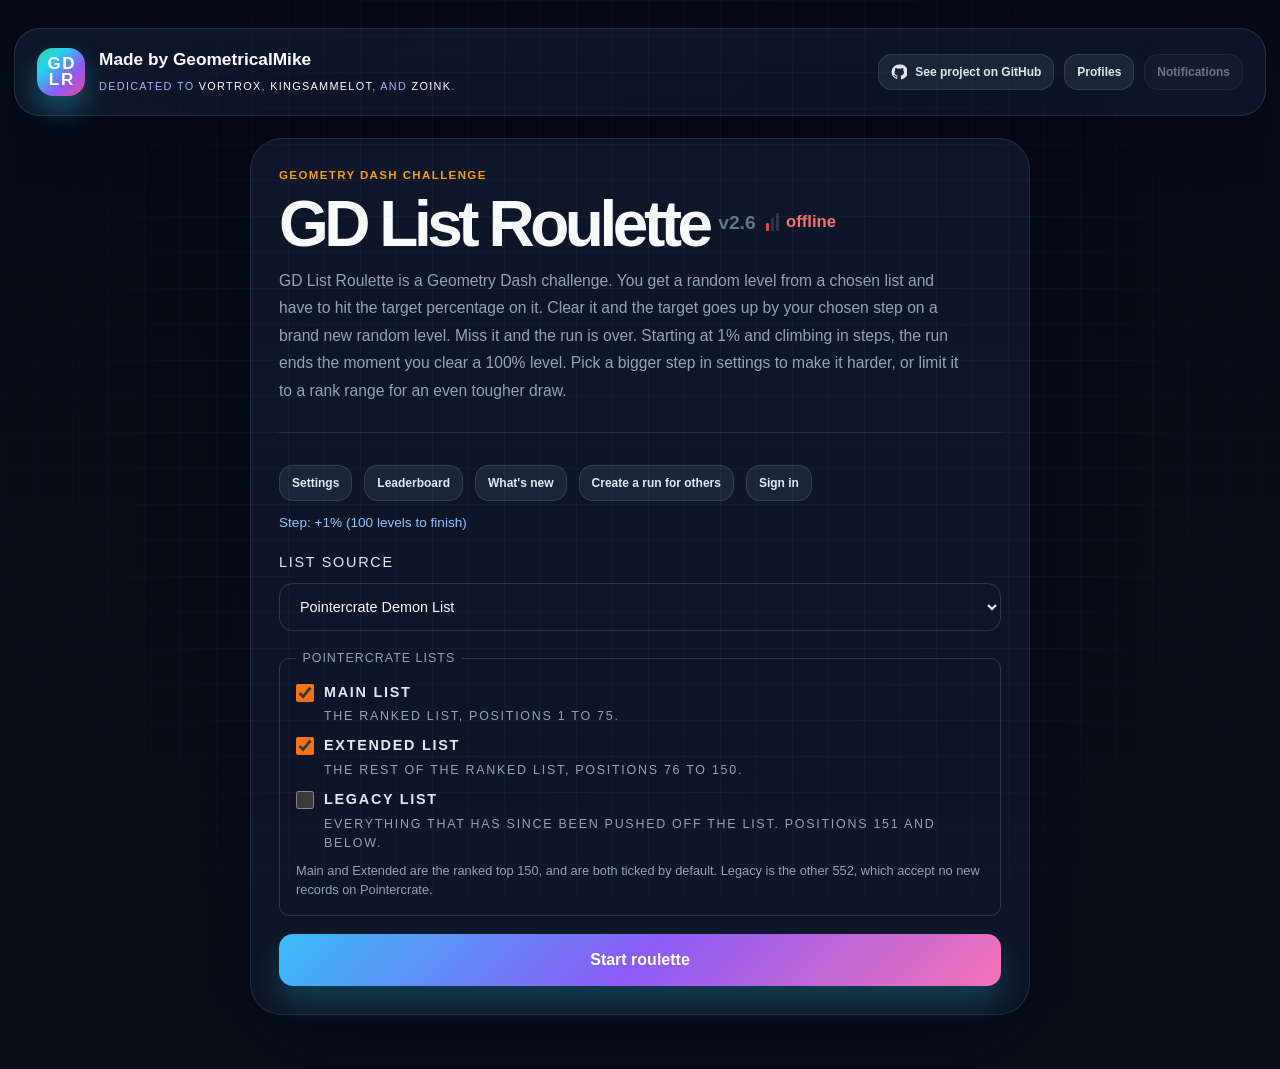
==== index.html @ 72afd60b "Updates" ====
<!doctype html>
<html lang="en">
  <head>
    <meta charset="UTF-8" />
    <link rel="icon" type="image/svg+xml" href="./favicon.svg" />
    <meta name="viewport" content="width=device-width, initial-scale=1.0" />
    <title>GD List Roulette</title>
    <script type="module" crossorigin src="./assets/App-DCV8yFAd.js"></script>
    <script type="module" crossorigin src="./assets/main-XkPfhvuC.js"></script>
    <link rel="stylesheet" crossorigin href="./assets/App-v3uyorY4.css">
  </head>
  <body>
    <div id="root"></div>
  </body>
</html>
---- assets/App-v3uyorY4.css ----
:root{color:#e2e8f0;--lightningcss-light: ;--lightningcss-dark:initial;color-scheme:dark;font-synthesis:none;text-rendering:optimizelegibility;-webkit-font-smoothing:antialiased;-moz-osx-font-smoothing:grayscale;background:radial-gradient(circle at 15% 0,#22d3ee2e,#0000 26%),radial-gradient(circle at 85% 10%,#a855f733,#0000 24%),radial-gradient(circle at 50% 100%,#ec489929,#0000 32%),#050b16;font-family:Inter,Segoe UI,Roboto,Helvetica,Arial,sans-serif;font-weight:400;line-height:1.5}*{box-sizing:border-box}html{scroll-behavior:smooth}body{color:#e2e8f0;background:linear-gradient(#050b16fa,#090e18),#050b16;min-width:320px;min-height:100vh;margin:0}body:before{content:"";pointer-events:none;background-image:linear-gradient(#94a3b80d 1px,#0000 1px),linear-gradient(90deg,#94a3b80d 1px,#0000 1px);background-size:36px 36px;position:fixed;inset:0;-webkit-mask-image:radial-gradient(circle,#000 42%,#0000 100%);mask-image:radial-gradient(circle,#000 42%,#0000 100%)}button,input,select,textarea{font:inherit}#root{min-height:100vh}h1,h2,h3,p{margin-top:0}.app-shell{width:min(1280px,100% - 28px);margin:0 auto;padding:28px 0 54px}.topbar{background:linear-gradient(135deg,#0f172af5,#0f172acc);border:1px solid #94a3b82e;border-radius:26px;flex:none;justify-content:space-between;align-items:center;gap:18px;margin-bottom:22px;padding:18px 22px;display:flex;box-shadow:0 18px 45px #02061780}.topbar-actions{flex-wrap:wrap;justify-content:flex-end;align-items:center;gap:10px;display:flex}.github-project-link{color:#e2e8f0;white-space:nowrap;justify-content:center;align-items:center;gap:8px;text-decoration:none;display:inline-flex}.github-project-link svg{flex:none;width:16px;height:16px}.brand-wrap{align-items:center;gap:14px;display:flex}.brand-mark{color:#fff;letter-spacing:.1em;background:linear-gradient(135deg,#34d399 0%,#22d3ee 28%,#8b5cf6 64%,#ec4899 100%);border-radius:16px;flex-direction:column;flex:none;justify-content:center;align-items:center;width:48px;height:48px;font-size:17px;font-weight:900;line-height:.95;display:inline-flex;box-shadow:0 14px 28px #22d3ee52}.brand-mark span{padding-left:.1em;display:block}.brand-wrap strong,.status-pill strong{color:#f8fafc;font-size:1.08rem;display:block}.brand-wrap small{color:#a5b4fc;letter-spacing:.12em;text-transform:uppercase;font-size:.68rem}.status-pill{background:#22c55e1a;border:1px solid #34d39957;border-radius:14px;flex-direction:column;align-items:flex-end;gap:4px;padding:10px 14px;display:flex}.status-pill span{text-transform:uppercase;color:#6ee7b7;letter-spacing:.14em;font-size:.6rem}.page-shell{justify-content:center;display:flex}.panel{background:linear-gradient(#0f172af2,#0f172ad1);border:1px solid #94a3b829;border-radius:32px;width:min(980px,100%);padding:28px;box-shadow:0 30px 90px #02061785}.hero-copy h1{letter-spacing:-.09em;color:#f8fafc;margin:0;font-size:clamp(2.8rem,6vw,5.2rem);line-height:.88}.worker-signal{vertical-align:.8em;color:#93c5fd;align-items:center;gap:.5em;margin-left:.5em;font-size:.26em;font-weight:700;display:inline-flex}.setup-form label{letter-spacing:.12em;text-transform:uppercase;color:#bfdbfe;gap:10px;font-size:.76rem;display:grid}.setup-form input,.setup-form select,.result-form input,.account-form input,.account-name-form input,.submit-field input,.submit-field select,.settings-field input,.modal-field textarea,.admin-gate input,.admin-note input,.admin-search input,.import-box textarea,.export-box textarea{box-sizing:border-box;color:#f8fafc;width:100%;font:inherit;background:#0f172ab3;border:1px solid #94a3b82e;border-radius:16px;padding:14px 16px;transition:border-color .14s,box-shadow .14s,background .14s}.setup-form input:focus,.setup-form select:focus,.result-form input:focus,.account-form input:focus,.account-name-form input:focus,.submit-field input:focus,.submit-field select:focus,.settings-field input:focus,.modal-field textarea:focus,.admin-gate input:focus,.admin-note input:focus,.admin-search input:focus,.import-box textarea:focus,.export-box textarea:focus{background:#0f172ad9;border-color:#67e8f9cc;outline:none;box-shadow:0 0 0 3px #22d3ee26}.lb-tabs,.lb-filters,.lb-part-filters{flex-wrap:wrap;gap:8px;display:flex}.lb-tabs{grid-area:tabs}.lb-filters{grid-area:filters}.lb-part-filters{grid-area:partfilters}.lb-filter,.lb-tab{color:#dbeafe;font:inherit;cursor:pointer;background:#0f172abf;border:1px solid #94a3b82e;border-radius:999px;justify-content:center;align-items:center;gap:7px;padding:8px 12px;font-size:.8rem;transition:background .15s,border-color .15s,color .15s,transform .15s;display:inline-flex}.lb-filter:hover,.lb-tab:hover{color:#f8fafc;border-color:#67e8f9b3;transform:translateY(-1px)}.lb-filter-active,.lb-tab-active{color:#f8fafc;background:linear-gradient(135deg,#22d3ee2e,#a855f72e);border-color:#67e8f9cc;font-weight:700}.lb-tab-count{color:#dbeafe;background:#94a3b82e;border-radius:999px;padding:0 6px;font-size:.7rem}.primary-button,.secondary-button,.danger-button{font:inherit;cursor:pointer;border:none;border-radius:14px;padding:14px 18px;font-weight:800;transition:transform .18s,opacity .18s,box-shadow .18s}.primary-button{color:#fff;background:linear-gradient(135deg,#22d3ee 0%,#8b5cf6 52%,#ec4899 100%);box-shadow:0 16px 30px #22d3ee38}.notification-button{justify-content:center;align-items:center;gap:10px;padding-right:18px;display:inline-flex;position:relative}.notification-badge{color:#fff;background:linear-gradient(135deg,#f59e0b,#ef4444);border:2px solid #0f172af2;border-radius:999px;justify-content:center;align-items:center;min-width:20px;height:20px;padding:0 6px;font-size:.7rem;font-weight:800;display:inline-flex;position:absolute;top:-8px;right:-8px;box-shadow:0 8px 18px #ef444447}.danger-button{color:#fecaca;background:#ef44441f;border:1px solid #f8717166}.primary-button:hover,.secondary-button:hover,.danger-button:hover{opacity:.98;transform:translateY(-1px)}@media (width>=1025px){.app-shell{flex-direction:column;min-height:100vh;display:flex;overflow:hidden auto}.page-shell{flex:1 0 auto;min-height:0}.page-shell>.panel{align-self:stretch}}.board-page{grid-template-rows:auto minmax(0,1fr) auto;gap:18px;max-width:1080px;min-height:0;display:grid}.board-page-bar{flex-wrap:wrap;justify-content:space-between;align-items:center;gap:16px;display:flex}.board-page-bar h2{color:#f8fafc;margin:0;font-size:clamp(1.4rem,2.4vw,2rem)}.board-page .export-box{flex:none}.hero-panel{gap:32px;max-width:780px;margin:0 auto;display:grid}.hero-panel-wide{max-width:1080px}.board-section{grid-template-rows:minmax(0,1fr) auto;gap:16px;height:100%;min-height:0;display:grid}.hero-columns{grid-template-columns:minmax(0,1fr);align-items:start;gap:28px;display:grid}.hero-column{align-content:start;gap:20px;display:grid}.hero-copy{border-bottom:1px solid #94a3b829;align-content:start;gap:0;padding-bottom:28px;display:grid}.hero-copy h1{letter-spacing:-.07em;margin:10px 0 12px;font-size:clamp(2.7rem,5vw,4.5rem);line-height:.95}.hero-version{letter-spacing:0;color:#64748b;vertical-align:.9em;margin-left:.5em;font-size:.3em;font-weight:600;display:inline-block}.pc-parts-badge{color:#cbd5e1;letter-spacing:.02em;white-space:nowrap;vertical-align:.1em;background:#94a3b81f;border:1px solid #94a3b859;border-radius:999px;margin-left:.5em;padding:.1em .5em;font-size:.72rem;font-style:normal;font-weight:600;display:inline-block}.pointercrate-parts{border:1px solid #94a3b840;border-radius:10px;flex-direction:column;gap:.6rem;margin:0;padding:.85rem 1rem 1rem;display:flex}.pointercrate-parts legend{letter-spacing:.08em;text-transform:uppercase;color:#94a3b8;padding:0 .4rem;font-size:.78rem}.pointercrate-parts .settings-toggle-row{align-items:flex-start}.pointercrate-parts-hint{color:#94a3b8;font-size:.8rem;line-height:1.45;display:block}.worker-signal{letter-spacing:0;vertical-align:.9em;color:#64748b;cursor:help;-webkit-user-select:none;user-select:none;align-items:center;gap:.45em;margin-left:.6em;font-size:.26em;font-weight:600;display:inline-flex}.worker-signal-bars{align-items:flex-end;gap:2px;height:18px;display:inline-flex}.worker-signal-bars span{background:#64748b59;border-radius:1px;width:3px;display:block}.worker-signal-text{white-space:nowrap}.worker-signal-good .worker-signal-bars span.lit{background:#22c55e}.worker-signal-good .worker-signal-text{color:#4ade80}.worker-signal-slow .worker-signal-bars span.lit{background:#f59e0b}.worker-signal-slow .worker-signal-text{color:#fbbf24}.worker-signal-none .worker-signal-bars span.lit{background:#ef4444}.worker-signal-none .worker-signal-text{color:#f87171}.eyebrow{color:#f59e0b;text-transform:uppercase;letter-spacing:.12em;margin:0;font-size:.72rem;font-weight:700}.lead{color:#94a3b8;max-width:44ch;margin:0;font-size:.98rem;line-height:1.75}@media (width>=1025px){.home-page .lead{max-width:78ch}}.setup-form{gap:18px;display:grid}.setup-form label{color:#e2e8f0;gap:10px;font-size:.9rem;display:grid}.setup-form input,.setup-form select{box-sizing:border-box;color:#f8fafc;width:100%;font:inherit;background:#0f172acc;border:1px solid #94a3b83d;border-radius:14px;padding:14px 16px}.range-row{grid-template-columns:repeat(2,minmax(0,1fr));gap:12px;display:grid}.range-row label{gap:8px;display:grid}.lb-badge{color:#e0f2fe;font-variant-numeric:tabular-nums;background:#38bdf838;border-radius:999px;margin-left:8px;padding:1px 7px;font-size:.72rem}.leaderboard{background:#0f172a99;border:1px solid #94a3b82e;border-radius:24px;grid-template-rows:auto auto auto minmax(0,1fr) auto auto;grid-template-areas:"tabs""filters""partfilters""list""note""actions";gap:16px;min-height:0;padding:22px;display:grid;box-shadow:inset 0 1px #ffffff08,0 16px 40px #02061738}.lb-tabs{flex-wrap:wrap;grid-area:tabs;gap:8px;display:flex}.lb-filters{flex-wrap:wrap;grid-area:filters;gap:8px;display:flex}.lb-part-filters{flex-wrap:wrap;grid-area:partfilters;gap:8px;display:flex}.lb-filter{color:#cbd5e1;font:inherit;cursor:pointer;background:#0f172ab3;border:1px solid #94a3b838;border-radius:999px;padding:6px 12px;font-size:.78rem;transition:all .18s}.lb-filter:hover{color:#e0f2fe;border-color:#7dd3fc99;transform:translateY(-1px)}.lb-filter-active{color:#f8fafc;background:linear-gradient(135deg,#38bdf82e,#a855f724);border-color:#60a5fabf;font-weight:600;box-shadow:inset 0 1px #ffffff14}.lb-empty{color:#94a3b8;grid-area:list;align-self:start;margin:0;font-size:.9rem;line-height:1.6}.lb-list{overscroll-behavior:contain;grid-area:list;align-content:start;gap:8px;min-height:0;padding-right:4px;display:grid;overflow-y:auto}.lb-note{color:#64748b;grid-area:note;margin:0;font-size:.75rem}.leaderboard>.action-row{grid-area:actions}.lb-tab{color:#cbd5e1;font:inherit;cursor:pointer;background:#0f172acc;border:1px solid #94a3b847;border-radius:999px;align-items:center;gap:7px;padding:7px 12px;font-size:.85rem;display:inline-flex}.lb-tab:hover{color:#e0f2fe;border-color:#7dd3fc80}.lb-tab-active{color:#e0f2fe;background:#38bdf833;border-color:#38bdf8;font-weight:600}.lb-tab-count{font-variant-numeric:tabular-nums;background:#94a3b838;border-radius:999px;padding:0 6px;font-size:.72rem}.board-section .stats-grid{grid-template-columns:repeat(auto-fit,minmax(150px,1fr));gap:12px}.board-section .stat-card{border-radius:14px;padding:14px 16px}.board-section .history-thumb{width:96px;height:55px}.board-section .history-item{grid-template-columns:96px 1fr auto;align-items:center}.board-section .history-thumb,.board-section .history-index{align-self:center}.lb-row{background:#02061780;border:1px solid #94a3b829;border-radius:14px;grid-template-columns:40px minmax(0,1fr) auto;align-items:center;gap:14px;padding:12px 14px;display:grid}.lb-row:hover{border-color:#7dd3fc59}.lb-rank{color:#64748b;font-variant-numeric:tabular-nums;text-align:center;font-size:.95rem;font-weight:600}.lb-main{min-width:0;color:inherit;font:inherit;text-align:left;cursor:pointer;background:0 0;border:0;gap:3px;padding:0;display:grid}.lb-top{align-items:center;gap:10px;display:flex}.lb-top strong{color:#fff;font-variant-numeric:tabular-nums;font-size:1.05rem}.lb-handle{color:#64748b;font-size:.82rem}.lb-status{letter-spacing:.04em;text-transform:uppercase;border-radius:999px;padding:2px 8px;font-size:.68rem;font-style:normal;font-weight:600}.lb-status-completed{color:#86efac;background:#22c55e29}.lb-status-gaveup{color:#c4b5fd;background:#a78bfa2e}.lb-status-failed{color:#fca5a5;background:#ef444429}.lb-sub,.lb-when{color:#94a3b8;text-overflow:ellipsis;white-space:nowrap;font-size:.78rem;overflow:hidden}.lb-when{color:#64748b}.lb-delete{color:#fca5a5;font:inherit;cursor:pointer;background:0 0;border:1px solid #f8717152;border-radius:10px;padding:6px 10px;font-size:.76rem}.lb-delete:hover{color:#fecaca;background:#ef444429}.lb-detail-wrap{display:grid}.lb-detail{background:#0f172a99;border:1px solid #94a3b82e;border-radius:20px;grid-template-rows:auto auto auto auto minmax(0,1fr);grid-template-areas:"head""stats""reasons""label""levels";gap:18px;min-height:0;padding:22px;display:grid}.lb-detail>.lb-detail-head{grid-area:head}.lb-detail>.stats-grid{grid-area:stats}.lb-detail>.results-section-label{grid-area:label}.lb-detail>.skip-breakdown{grid-area:reasons}.lb-detail>.history-list{overscroll-behavior:contain;grid-area:levels;min-height:0;overflow-y:auto}.lb-detail-head{grid-template-columns:auto minmax(0,1fr) auto;align-items:center;gap:12px;display:grid}.lb-back{color:#e2e8f0;font:inherit;cursor:pointer;background:#0f172acc;border:1px solid #94a3b847;border-radius:10px;padding:7px 12px;font-size:.85rem}.lb-back:hover{border-color:#7dd3fc80}.lb-detail-title{gap:2px;min-width:0;display:grid}.lb-detail-title strong{color:#fff;text-overflow:ellipsis;white-space:nowrap;overflow:hidden}.lb-detail-title span{color:#94a3b8;font-size:.78rem}.settings-row{flex-wrap:wrap;align-items:center;gap:12px;min-width:0;max-width:100%;display:flex}.settings-summary{color:#93c5fd;overflow-wrap:anywhere;min-width:0;font-size:.85rem}.profile-card{gap:18px;display:grid}.profile-run-panel{gap:12px;display:grid}.profile-run-nav{color:#cbd5e1;letter-spacing:.06em;text-transform:uppercase;justify-content:space-between;align-items:center;gap:12px;font-size:.8rem;display:flex}.profile-run-slider{grid-template-columns:repeat(5,minmax(150px,1fr));gap:12px;display:grid}.profile-run-card{text-align:center;background:#0f172a94;border:1px solid #94a3b833;border-radius:18px;gap:8px;min-height:150px;padding:16px 14px;display:grid;box-shadow:inset 0 1px #ffffff0a}.profile-run-score{color:#f8fafc;font-size:1.35rem;font-weight:700}.profile-run-source{color:#93c5fd;letter-spacing:.06em;text-transform:uppercase;font-size:.76rem}.profile-run-meta{color:#cbd5e1;font-size:.78rem}.profile-run-number{color:#f8fafc;font-variant-numeric:tabular-nums;border-top:1px solid #94a3b82e;margin-top:auto;padding-top:8px;font-weight:700}.profile-header{background:#0f172a99;border:1px solid #94a3b82e;border-radius:20px;flex-wrap:wrap;justify-content:space-between;align-items:center;gap:16px;padding:18px 20px;display:flex}.profile-badges{flex-wrap:wrap;align-items:center;gap:8px;margin-top:10px;display:flex}.profile-badge{overflow-wrap:anywhere;border:1px solid #0f172a40;border-radius:999px;align-items:center;min-height:25px;padding:4px 10px;font-size:.78rem;font-weight:750;line-height:1.2;display:inline-flex}.profile-summary{grid-template-columns:repeat(4,minmax(0,1fr));gap:12px;display:grid}.profile-summary div{text-align:center;background:#0f172a80;border:1px solid #94a3b824;border-radius:16px;gap:5px;padding:16px 14px;display:grid}.profile-summary strong{color:#f8fafc;font-size:1.15rem}.profile-summary span{color:#9fb7d8;text-transform:uppercase;letter-spacing:.08em;font-size:.75rem}.user-results-wrap{gap:18px;display:grid}.user-grid{grid-template-columns:repeat(auto-fit,minmax(170px,1fr));gap:14px;display:grid}.user-card{color:#f8fafc;text-align:left;cursor:pointer;background:#0f172a94;border:1px solid #94a3b833;border-radius:18px;justify-items:start;gap:6px;padding:18px 16px;transition:border-color .15s,transform .15s,background .15s;display:grid}.user-card:hover{background:#0f172ab8;border-color:#67e8f9bf;transform:translateY(-1px)}.user-card-avatar{color:#cffafe;background:linear-gradient(135deg,#22d3ee33,#a855f73d);border-radius:12px;justify-content:center;align-items:center;width:36px;height:36px;font-weight:800;display:inline-flex}.user-card strong{font-size:1.02rem}.user-card small,.user-card span{color:#cbd5e1}.pagination{flex-wrap:wrap;justify-content:center;gap:8px;display:flex}.page-button{color:#e2e8f0;cursor:pointer;background:#0f172aa3;border:1px solid #94a3b82e;border-radius:10px;min-width:36px;min-height:36px}.page-button-active{color:#f8fafc;background:#22d3ee1f;border-color:#67e8f9bf}.notification-list{gap:12px;display:grid}.notification-item{text-align:left;color:#f8fafc;cursor:pointer;background:linear-gradient(#0f172ab8,#0f172a7a);border:1px solid #94a3b82e;border-radius:18px;gap:8px;width:100%;padding:18px 20px;display:grid;box-shadow:inset 0 1px #94a3b814}.notification-item.unread{background:linear-gradient(#0c94882e,#0f172a94);border-color:#67e8f999}.notification-item strong{color:#f8fafc;font-size:1rem;line-height:1.4}.notification-item span,.notification-item small{color:#cbd5e1}.notification-item small{opacity:.82}.split-fields{grid-template-columns:1fr auto;align-items:end;gap:14px;display:grid}.toggle-row{background:#0f172ab3;border:1px solid #94a3b833;border-radius:14px;justify-content:center;align-items:center;gap:10px;min-height:56px;padding:0 16px;display:flex!important}.toggle-row input{accent-color:#f97316;width:18px;height:18px}.modal-backdrop{z-index:50;background:#020617e0;justify-content:center;align-items:safe center;padding:20px;display:flex;position:fixed;inset:0;overflow-y:auto}.modal{overscroll-behavior:contain;text-align:center;background:#0f172af7;border:1px solid #94a3b838;border-radius:20px;gap:14px;width:min(420px,100%);max-height:calc(100dvh - 40px);padding:26px 24px;display:grid;overflow-y:auto;box-shadow:0 24px 60px #02061799}.modal h2{color:#f8fafc;margin:0;font-size:1.4rem;line-height:1.2}.modal p{color:#94a3b8;margin:0;font-size:.92rem;line-height:1.6}.modal-actions{flex-wrap:wrap;gap:10px;margin-top:4px;display:flex}.modal-actions button{flex:160px}.export-box{background:#0f172a99;border:1px solid #94a3b82e;border-radius:14px;gap:8px;padding:14px;display:grid}.export-status{color:#93c5fd;margin:0;font-size:.85rem;line-height:1.5}.export-box textarea{box-sizing:border-box;resize:vertical;color:#7dd3fc;width:100%;font:inherit;background:#0f172ad9;border:1px solid #94a3b833;border-radius:12px;padding:12px 14px;font-size:.72rem}.changelog{text-align:left;grid-template-rows:auto minmax(0,1fr) auto;gap:0;width:min(680px,100%);max-height:min(84vh,760px);padding:0}.changelog-head{border-bottom:1px solid #94a3b829;justify-content:space-between;align-items:flex-start;gap:16px;padding:22px 24px 16px;display:flex}.changelog-head h2{color:#f8fafc;margin:4px 0 0;font-size:1.5rem;line-height:1.2}.changelog-list{overscroll-behavior:contain;align-content:start;gap:4px;min-height:0;padding:8px 24px 16px;display:grid;overflow-y:auto}.changelog-entry{border-bottom:1px solid #94a3b81a;padding:18px 0}.changelog-entry:last-child{border-bottom:0}.changelog-entry-head{align-items:center;gap:8px;margin-bottom:6px;display:flex}.changelog-version{color:#bae6fd;letter-spacing:.04em;background:#38bdf829;border:1px solid #38bdf84d;border-radius:999px;padding:2px 9px;font-size:.72rem;font-weight:700}.changelog-new{color:#fdba74;letter-spacing:.06em;text-transform:uppercase;background:#f973162e;border:1px solid #f9731666;border-radius:999px;padding:2px 9px;font-size:.7rem;font-weight:800}.changelog-play{color:#cbd5e1;white-space:nowrap;border:1px solid #94a3b866;border-radius:999px;margin-left:auto;padding:3px 10px;font-size:.72rem;font-weight:600;text-decoration:none;transition:border-color .15s,color .15s,background .15s}.changelog-play:hover{color:#bae6fd;background:#38bdf81a;border-color:#38bdf8b3}.changelog-play-missing{color:#64748b;cursor:default;border-color:#94a3b82e}.changelog-play-missing:hover{color:#64748b;background:0 0;border-color:#94a3b82e}.changelog-play-note{color:#64748b;margin:10px 0 0;font-size:.76rem;line-height:1.5}.changelog-entry h3{color:#f1f5f9;margin:0 0 4px;font-size:1.08rem;font-weight:700;line-height:1.3}.changelog-summary{color:#94a3b8;margin:0 0 10px;font-size:.88rem;line-height:1.6}.changelog-entry ul{gap:7px;margin:0;padding:0;list-style:none;display:grid}.changelog-entry li{color:#cbd5e1;padding-left:18px;font-size:.86rem;line-height:1.55;position:relative}.changelog-entry li:before{content:"";background:#38bdf8a6;border-radius:50%;width:6px;height:6px;position:absolute;top:.55em;left:2px}.changelog-foot{color:#64748b;border-top:1px solid #94a3b829;margin:0;padding:14px 24px 18px;font-size:.76rem;line-height:1.5}.settings-dialog{text-align:left;grid-template-rows:auto minmax(0,1fr);gap:0;width:min(440px,100%);max-height:calc(100dvh - 24px);padding:0;overflow:hidden}.settings-dialog:focus,.settings-dialog:focus-visible{outline:none}.settings-dialog-body{overscroll-behavior:contain;gap:10px;min-height:0;padding:20px 24px 24px;display:grid;overflow-y:auto}.custom-run-backdrop{align-items:center;padding:12px;overflow-y:auto}.custom-run-builder{text-align:left;grid-template-rows:auto minmax(0,1fr);gap:0;width:min(980px,100%);max-height:calc(100dvh - 24px);padding:0;overflow:hidden}.custom-run-builder-head{border-bottom:1px solid #94a3b829;justify-content:space-between;align-items:flex-start;gap:16px;padding:18px 22px;display:flex}.custom-run-builder-head h2,.custom-run-builder h3{color:#f8fafc;margin:4px 0}.custom-run-builder-head p:not(.eyebrow),.custom-run-order-head p{color:#94a3b8;margin:4px 0 0;font-size:.84rem;line-height:1.5}.custom-run-builder-body{overscroll-behavior:contain;min-height:0;padding:16px 20px 20px;overflow-y:auto}.custom-run-columns{grid-template-columns:repeat(2,minmax(0,1fr));gap:20px;display:grid}.custom-run-editor,.custom-run-rank-field,.custom-run-rules,.custom-run-order{align-content:start;gap:12px;min-width:0;display:grid}.custom-run-builder select,.custom-run-builder input:not([type=checkbox]){box-sizing:border-box;color:#f8fafc;width:100%;font:inherit;background:#0f172acc;border:1px solid #94a3b83d;border-radius:12px;padding:11px 13px}.custom-run-builder input[type=number]{--lightningcss-light: ;--lightningcss-dark:initial;color-scheme:dark}.custom-run-preview{background:#0f172a8f;border:1px solid #94a3b82e;border-radius:14px;grid-template-columns:120px minmax(0,1fr);align-items:center;gap:12px;min-width:0;padding:10px;display:grid}.custom-run-preview img,.custom-run-preview-placeholder{aspect-ratio:16/9;object-fit:cover;background:#94a3b81a;border-radius:9px;width:120px}.custom-run-preview-placeholder{box-sizing:border-box;color:#94a3b8;text-align:center;place-items:center;padding:8px;font-size:.7rem;display:grid}.custom-run-preview>div:last-child{gap:4px;min-width:0;display:grid}.custom-run-preview strong,.custom-run-order li>span{overflow-wrap:anywhere;color:#f8fafc}.custom-run-preview span,.custom-run-preview small{color:#94a3b8;font-size:.78rem}.custom-run-rules{border-top:1px solid #94a3b829;margin-top:8px;padding-top:14px}.custom-run-rules h3,.custom-run-order h3{margin:0;font-size:1rem}.custom-run-rules .settings-field small{color:#94a3b8;letter-spacing:0;text-transform:none;font-size:.75rem;line-height:1.4}.custom-run-order{background:#0f172a80;border:1px solid #94a3b82e;border-radius:16px;padding:16px}.custom-run-order ol{gap:8px;max-height:450px;margin:0;padding:0;list-style:none;display:grid;overflow-y:auto}.custom-run-order li{background:#02061747;border:1px solid #94a3b824;border-radius:10px;justify-content:space-between;align-items:center;gap:8px;min-width:0;padding:8px 10px;display:flex}.custom-run-order li>span{min-width:0;font-size:.84rem}.custom-run-order li small{color:#93c5fd;white-space:nowrap}.custom-run-order li>div{flex:none;gap:4px;display:flex}.custom-run-order li button{color:#e2e8f0;cursor:pointer;background:#1e293be6;border:1px solid #94a3b833;border-radius:8px;width:30px;height:30px}.custom-run-order li button:disabled{opacity:.4;cursor:not-allowed}.custom-run-builder-actions{justify-content:flex-end;margin-top:16px}.custom-run-share{gap:12px;min-height:0;padding:22px;display:grid;overflow-y:auto}.custom-run-share h3{margin:0}.custom-run-share label{color:#bfdbfe;gap:8px;font-size:.82rem;display:grid}.custom-run-landing{text-align:left;gap:16px;max-width:760px;display:grid}.custom-run-landing h1{color:#f8fafc;margin:0}.custom-run-rules-summary{grid-template-columns:repeat(2,minmax(0,1fr));gap:10px;display:grid}.custom-run-rules-summary>div{background:#0f172a8f;border:1px solid #94a3b829;border-radius:12px;gap:5px;padding:14px;display:grid}.custom-run-rules-summary span{color:#94a3b8;font-size:.76rem}.custom-run-rules-summary strong{color:#f8fafc}@media (width<=720px){.custom-run-backdrop{align-items:flex-start;padding:8px}.custom-run-builder{border-radius:16px;max-height:calc(100dvh - 16px)}.custom-run-builder-head{padding:14px}.custom-run-builder-body{padding:12px}.custom-run-columns{grid-template-columns:minmax(0,1fr);gap:14px}.custom-run-order ol{max-height:260px}}@media (width<=480px){.custom-run-preview{grid-template-columns:86px minmax(0,1fr);gap:9px}.custom-run-preview img,.custom-run-preview-placeholder{width:86px}.custom-run-rules-summary{grid-template-columns:minmax(0,1fr)}.custom-run-share{padding:14px}}.settings-section{border-bottom:1px solid #94a3b829;gap:10px;min-width:0;padding-bottom:10px;display:grid}.settings-note-footer{align-self:start}.settings-field{color:#e2e8f0;gap:10px;font-size:.9rem;display:grid}.settings-field input{box-sizing:border-box;color:#f8fafc;width:100%;font:inherit;background:#0f172acc;border:1px solid #94a3b83d;border-radius:14px;padding:13px 15px}.settings-hint{color:#93c5fd;margin:0;font-size:.82rem;line-height:1.5}.settings-note{color:#64748b;margin:0;font-size:.76rem;line-height:1.5}.modal-wide{width:min(560px,100%)}.modal-field{display:grid}.modal-field textarea{box-sizing:border-box;resize:vertical;color:#f8fafc;width:100%;font:inherit;background:#0f172ad9;border:1px solid #94a3b833;border-radius:12px;padding:12px 14px;font-size:.8rem}.import-success{color:#86efac;background:#22c55e1f;border:1px solid #22c55e47;border-radius:10px;align-items:center;width:fit-content;max-width:100%;padding:10px 12px;font-size:.82rem;display:inline-flex}.primary-button,.secondary-button{font:inherit;cursor:pointer;border:none;border-radius:14px;padding:14px 18px;font-weight:700;transition:background .18s,border-color .18s,opacity .18s}.primary-button{color:#fff;background:linear-gradient(135deg,#38bdf8 0%,#8b5cf6 50%,#f472b6 100%)}.secondary-button{color:#e2e8f0;background:#1e293bd9;border:1px solid #94a3b833}.danger-button{font:inherit;cursor:pointer;color:#fecaca;background:#ef444429;border:1px solid #f8717173;border-radius:14px;padding:14px 18px;font-weight:700;transition:background .18s,opacity .18s}.danger-button:hover,.primary-button:hover,.secondary-button:hover{opacity:.96}.changelog-close{flex:none;justify-content:center;align-items:center;height:40px;padding:0 16px;line-height:1;display:inline-flex}.timer-countdown{font-variant-numeric:tabular-nums}.timer-countdown-urgent{color:#fca5a5;background:#ef444424;border-color:#ef444466}.settings-divider{border:0;border-top:1px solid #94a3b829;margin:6px 0}.settings-toggle-row{color:#e2e8f0;cursor:pointer;align-items:flex-start;gap:12px;font-size:.9rem;display:flex!important}.settings-toggle-row input{accent-color:#f97316;cursor:pointer;flex:none;width:18px;height:18px;margin:2px 0 0}.settings-toggle-row span{gap:4px;display:grid}.settings-toggle-row small{color:#94a3b8;font-size:.78rem;line-height:1.5}.settings-censor-warning{color:#fcd34d;background:#f59e0b1f;border:1px solid #f59e0b4d;border-radius:10px;margin:0;padding:10px 12px;font-size:.8rem;line-height:1.55;display:block}.skip-picker{width:min(380px,100%)}.skip-reason-list{gap:8px;margin-top:4px;display:grid}.skip-reason-button{color:#e2e8f0;width:100%;font:inherit;cursor:pointer;text-align:left;background:#02061799;border:1px solid #94a3b83d;border-radius:12px;padding:12px 16px;font-weight:600}.skip-reason-button:hover{color:#e0f2fe;background:#38bdf81f;border-color:#7dd3fc80}.skip-breakdown{gap:10px;margin:-4px 0;display:grid}.skip-reason-chips{flex-wrap:wrap;gap:8px;display:flex}.skip-reason-chip{color:#bae6fd;background:#38bdf81f;border:1px solid #38bdf847;border-radius:999px;align-items:center;gap:8px;padding:5px 12px;font-size:.8rem;font-weight:600;display:inline-flex}.skip-reason-chip-count{color:#7dd3fc;font-variant-numeric:tabular-nums}.status-panel,.results-panel{gap:22px;display:grid}.recording-reminder{color:#cbd5e1;background:#0ea5e914;border:1px solid #7dd3fc47;border-radius:12px;gap:5px;padding:12px 15px;font-size:.86rem;line-height:1.5;display:grid}.recording-reminder strong{color:#bae6fd}.status-header{justify-content:space-between;align-items:center;gap:16px;display:flex}.status-header h2,.results-panel h2{margin:8px 0 0;font-size:clamp(2rem,3vw,3rem)}.badge{color:#7dd3fc;text-transform:capitalize;background:#0ea5e91f;border:1px solid #0ea5e933;border-radius:999px;align-items:center;padding:8px 12px;display:inline-flex}.level-card{background:linear-gradient(135deg,#3b82f626,#a855f71f);border:1px solid #94a3b82e;border-radius:22px;padding:22px 24px}.level-meta{color:#e0f2fe;text-transform:uppercase;letter-spacing:.12em;text-shadow:0 0 18px #7dd3fc59;margin:0 0 12px;font-size:clamp(.9rem,1.2vw,1.3rem);font-weight:900}.level-badges{flex-wrap:wrap;gap:8px;margin:-4px 0 14px;display:flex}.level-rate,.level-version{letter-spacing:.06em;border-radius:999px;padding:4px 12px;font-size:.82rem;font-weight:800;line-height:1.4;display:inline-block}.level-rate-tps{color:#fde68a;background:#f59e0b2e;border:1px solid #f59e0b66}.level-rate-fps{color:#a5f3fc;background:#22d3ee29;border:1px solid #22d3ee5c}.level-version{color:#ddd6fe;background:#8b5cf62e;border:1px solid #a78bfa66}.level-card h3{margin:0 0 10px;font-size:clamp(1.9rem,3vw,2.7rem);line-height:1.1}.level-card p{color:#dbeafe;margin:0}.level-thumbnail-link{margin-bottom:18px;display:block}.level-thumbnail{border:1px solid #94a3b82e;border-radius:18px;width:100%;max-width:520px;display:block;box-shadow:0 18px 40px #0f172a40}.level-id-link{color:#7dd3fc;letter-spacing:.04em;margin-top:10px;font-size:.82rem;font-weight:700;text-decoration:none;display:inline-flex}.level-id-button{appearance:none;cursor:pointer;text-align:left;background:0 0;border:none;padding:0}.copy-toast{color:#bbf7d0;letter-spacing:.04em;background:#22c55e24;border:1px solid #22c55e42;border-radius:999px;align-items:center;width:fit-content;margin-top:10px;padding:6px 10px;font-size:.72rem;font-weight:700;display:inline-flex}.level-id-link:hover,.level-id-button:hover{text-decoration:underline}.result-form{gap:18px;display:grid}.result-form label{color:#e2e8f0;gap:10px;display:grid}.result-form input{box-sizing:border-box;color:#fff;width:min(220px,100%);font:inherit;background:#0f172abf;border:1px solid #94a3b838;border-radius:12px;padding:12px 14px}.validation-message{color:#fca5a5;background:#ef44441f;border:1px solid #ef444447;border-radius:10px;align-items:center;width:fit-content;max-width:100%;padding:10px 12px;font-size:.82rem;display:inline-flex}.roulette-layout{grid-template-columns:minmax(0,1.7fr) minmax(300px,.9fr);align-items:stretch;gap:22px;display:grid}.challenge-panel{flex-direction:column;place-self:stretch end;gap:14px;width:100%;max-width:420px;height:clamp(300px,100vh - 250px,732px);min-height:0;padding:22px 18px 18px;display:flex}.challenge-header{gap:6px;display:grid}.challenge-header h3{margin:0;font-size:1.8rem;line-height:1.2}.challenge-list{flex:1;gap:10px;height:100%;min-height:0;padding-right:4px;display:grid;overflow-y:auto}.challenge-list::-webkit-scrollbar{width:7px}.challenge-list::-webkit-scrollbar-thumb{background:#94a3b847;border-radius:999px}.challenge-list::-webkit-scrollbar-track{background:0 0}.challenge-item{background:#0f172a85;border:1px solid #94a3b824;border-radius:12px;grid-template-columns:74px minmax(0,1fr);align-items:center;gap:12px;min-height:90px;padding:10px 12px;display:grid}.challenge-item.is-current{background:#f9731614;border-color:#f9731666}.challenge-thumb{object-fit:cover;border:1px solid #94a3b82e;border-radius:10px;width:66px;height:66px}.challenge-thumb-empty{background:linear-gradient(135deg,#94a3b824,#94a3b808);border-color:#94a3b824;display:block}.challenge-copy{align-content:center;gap:3px;min-width:0;display:grid}.challenge-copy strong,.challenge-copy span,.challenge-copy small{text-overflow:ellipsis;white-space:normal;line-height:1.25;overflow:hidden}.challenge-copy strong{color:#f8fafc;font-size:1.08rem;font-weight:700}.challenge-copy span{color:#cbd5e1;font-size:.8rem}.challenge-copy small{color:#93c5fd;font-size:.72rem}.action-row{flex-wrap:wrap;flex:none;align-content:flex-start;align-items:center;gap:12px;height:auto;display:flex}.action-row>*{justify-content:center;align-self:center;align-items:center;height:46px;min-height:46px;padding-block:0;display:inline-flex}.status-actions{flex:none;align-items:center;gap:10px;height:auto;display:flex}.status-actions>*{border-radius:12px;flex:none;justify-content:center;align-self:center;align-items:center;height:46px;min-height:46px;padding-block:0;line-height:1;display:inline-flex}.small-button{padding:8px 12px;font-size:.75rem}.stats-grid{grid-template-columns:repeat(3,minmax(0,1fr));gap:14px;display:grid}.stat-card{background:#0f172ad1;border:1px solid #94a3b82e;border-radius:18px;gap:6px;padding:18px 20px;display:grid}.stat-card span{color:#cbd5e1;text-transform:uppercase;letter-spacing:.08em;font-size:.74rem}.stat-card strong{color:#fff;font-size:clamp(1.4rem,2vw,2.1rem)}.stat-value-small{overflow-wrap:anywhere;line-height:1.3;font-size:clamp(1rem,1.4vw,1.25rem)!important}.results-section-label{color:#94a3b8;text-transform:uppercase;letter-spacing:.14em;margin:6px 0 -4px;font-size:.74rem}.history-list{overscroll-behavior:contain;align-content:start;gap:10px;min-height:0;display:grid;overflow-y:auto}.history-item{color:#e2e8f0;background:#0f172a99;border:1px solid #94a3b829;border-radius:12px;grid-template-columns:72px 1fr auto;grid-template-areas:"thumb index result""thumb copy result""thumb time time";align-items:center;gap:4px 12px;padding:12px 14px;display:grid}.history-thumb{object-fit:cover;background:#0f172acc;border:1px solid #94a3b833;border-radius:8px;grid-area:thumb;align-self:center;width:72px;height:41px}.history-thumb-empty{background:linear-gradient(135deg,#94a3b829,#94a3b80a);display:block}.history-index{color:#94a3b8;font-variant-numeric:tabular-nums;grid-area:index;align-self:center;font-size:.85rem}.history-copy{grid-area:copy;gap:2px;min-width:0;display:grid}.history-copy strong{-webkit-line-clamp:2;line-clamp:2;color:#fff;overflow-wrap:anywhere;-webkit-box-orient:vertical;font-size:.98rem;font-weight:700;line-height:1.3;display:-webkit-box;overflow:hidden}.history-copy small{color:#93c5fd;font-size:.8rem;font-weight:500}.history-result{white-space:nowrap;letter-spacing:.04em;text-transform:uppercase;border-radius:999px;grid-area:result;align-self:center;padding:4px 10px;font-size:.76rem;font-style:normal;font-weight:600}.history-result-success{color:#86efac;background:#22c55e24}.history-result-failure{color:#fca5a5;background:#ef444424}.history-result-skipped{color:#fcd34d;background:#fbbf2424}.history-result-gaveup{color:#c4b5fd;background:#a78bfa29}.history-result-timeout{color:#fdba74;background:#f9731629}.history-item-final{background:#1e1b4b8c;border-color:#a78bfa73;margin-top:4px}.history-item-final .history-copy small{color:#c4b5fd}.history-time{color:#93c5fd;font-variant-numeric:tabular-nums;text-align:right;grid-area:time;min-width:52px;font-size:.85rem}@media (width<=1024px){.hero-columns,.roulette-layout{grid-template-columns:minmax(0,1fr);gap:22px}.challenge-panel{justify-self:stretch;max-width:none;height:auto;max-height:70vh}.stats-grid{grid-template-columns:repeat(2,minmax(0,1fr))}.board-section .stats-grid{grid-template-columns:repeat(auto-fit,minmax(140px,1fr))}}@media (width<=760px){.app-shell{width:min(1200px,100% - 20px);padding:14px 0 calc(40px + env(safe-area-inset-bottom))}.topbar,.status-header{flex-direction:column;align-items:flex-start;gap:12px}.topbar{margin-bottom:16px;padding:14px 16px}.brand-wrap{gap:12px}.brand-mark{border-radius:12px;width:40px;height:40px;font-size:.9rem}.status-pill{align-items:flex-start;width:100%}.panel{border-radius:22px;padding:20px 16px}.hero-panel{gap:24px}.hero-copy{padding-bottom:20px}.hero-copy h1{letter-spacing:-.04em;font-size:clamp(2.1rem,9vw,3rem)}.lead{font-size:.95rem;line-height:1.65}.split-fields,.stats-grid{grid-template-columns:1fr}.settings-row{flex-direction:column;align-items:stretch;gap:10px;min-width:0}.settings-row>button{width:100%;min-width:0}.settings-row button{flex:auto;min-height:44px;padding:12px 14px;font-size:.85rem}.settings-summary{flex:none;width:100%;min-width:0;font-size:.8rem}.lb-badge{margin-left:6px}.leaderboard,.lb-detail{border-radius:16px;padding:16px 14px}.lb-tabs{gap:6px}.lb-tab{flex:auto;justify-content:center;min-height:44px;padding:10px 12px}.lb-list,.history-list{min-height:auto;overflow-y:visible}.lb-row{grid-template-columns:24px minmax(0,1fr);row-gap:8px}.lb-row .lb-delete{grid-column:2;justify-self:start}.lb-detail-head{grid-template-columns:1fr;justify-items:start}.lb-back,.lb-delete{min-height:44px}.history-item{text-align:left;grid-template-columns:64px minmax(0,1fr);grid-template-areas:"thumb copy""thumb result""time time";row-gap:6px}.history-thumb{width:64px;height:37px}.board-section .history-item{grid-template-columns:64px minmax(0,1fr)}.board-section .history-thumb{width:64px;height:37px}.history-index{display:none}.history-result{justify-self:start}.history-time{margin-left:auto}.level-card{border-radius:18px;padding:18px 16px}.level-card h3{font-size:clamp(1.5rem,7vw,2rem)}.level-thumbnail{border-radius:14px}.action-row{gap:10px}.action-row button,.status-actions button{flex:auto;min-height:48px}.status-actions{flex-wrap:wrap;width:100%}.challenge-panel{max-height:none}.challenge-list{height:auto;overflow-y:visible}.challenge-item{grid-template-columns:60px minmax(0,1fr);min-height:0;padding:10px}.challenge-thumb{width:60px;height:60px}.copy-toast{white-space:normal}.modal{padding:22px 18px}.settings-field input,.modal-field textarea,.account-form input,.account-name-form input{font-size:16px}.changelog{max-height:88vh;padding:0}.changelog-head,.changelog-list,.changelog-foot{padding-inline:16px}.modal-actions{flex-direction:column-reverse}.modal-actions button{flex:auto;width:100%}}@media (width<=480px){.app-shell{width:calc(100% - 16px)}.panel{padding:16px 13px}.setup-form input,.setup-form select,.result-form input{padding:12px 14px;font-size:16px}.range-row{grid-template-columns:1fr}.settings-row,.action-row,.lb-tabs{flex-direction:column;align-items:stretch}.settings-row button,.action-row button,.lb-tab{width:100%}.board-section .stats-grid{grid-template-columns:repeat(2,minmax(0,1fr))}.stat-card{padding:14px 12px}.stat-card strong{font-size:1.3rem}.lb-top{flex-wrap:wrap;gap:6px}.lb-delete{width:100%}.lb-row .lb-delete{grid-column:1/-1}.history-copy strong{font-size:.92rem}}@media (width>=680px) and (height<=1100px){.settings-dialog{width:min(760px,100vw - 32px);padding:0}.settings-dialog-body{grid-template-columns:repeat(2,minmax(0,1fr));gap:10px 18px;padding:14px 18px 18px}.settings-note-footer{grid-column:1/-1}.settings-dialog .changelog-head{padding:14px 18px 12px}}@media (height<=700px){.settings-dialog-body{gap:5px;padding:7px 10px 10px}.settings-section{gap:5px;padding-bottom:5px}.settings-dialog .settings-field,.settings-dialog .settings-toggle-row{font-size:.76rem}.settings-dialog .settings-hint,.settings-dialog .settings-note,.settings-dialog .settings-toggle-row small{font-size:.68rem;line-height:1.2}.settings-dialog .settings-field input{padding:5px 9px}.settings-dialog .changelog-head{padding:8px 12px}.settings-dialog .changelog-head h2{font-size:1.1rem}}@media (width>=560px) and (height<=700px){.settings-dialog{width:min(760px,100vw - 24px);padding:0}.settings-dialog-body{grid-template-columns:repeat(2,minmax(0,1fr))}.settings-note-footer{grid-column:1/-1}}@media (width>=560px) and (height<=400px){.settings-dialog-body{gap:3px;padding:4px 8px 8px}.settings-section{gap:3px;padding-bottom:3px}.settings-dialog .settings-field{gap:4px}.settings-dialog .settings-hint,.settings-dialog .settings-toggle-row small{font-size:.62rem;line-height:1.1}.settings-dialog .settings-field input{padding:2px 8px}.settings-dialog .settings-note{display:none}}@media (width>=1025px) and (height<=860px){.app-shell{padding:16px 0 20px}.topbar{margin-bottom:14px;padding:12px 18px}.brand-mark{border-radius:12px;width:38px;height:38px}.panel{padding:20px}.hero-panel,.status-panel,.results-panel{gap:20px}.hero-column{gap:16px}.setup-form,.result-form{gap:12px}.hero-copy{padding-bottom:18px}.leaderboard,.lb-detail{gap:12px;padding:16px}.challenge-panel{gap:10px;height:clamp(280px,100vh - 230px,732px);padding:16px 16px 14px}.level-card{padding:16px 20px}.level-thumbnail-link{margin-bottom:12px}.action-row>*,.status-actions>*{height:40px;min-height:40px}}@media (width>=1025px) and (height<=700px){.app-shell{padding:10px 0 12px}.topbar{margin-bottom:10px;padding:8px 16px}.brand-mark{border-radius:10px;width:32px;height:32px;font-size:.82rem}.panel{border-radius:20px;padding:14px 16px}.hero-panel,.status-panel,.results-panel{gap:14px}.hero-columns{gap:18px}.hero-column{gap:12px}.hero-copy{padding-bottom:12px}.hero-copy h1{margin:4px 0 8px;font-size:clamp(1.9rem,3.2vw,2.6rem)}.lead{font-size:.85rem;line-height:1.5}.setup-form,.result-form{gap:10px}.setup-form input,.setup-form select{padding:9px 12px}.status-pill{padding:6px 12px}.stat-card{padding:12px 14px}.lb-detail,.leaderboard{gap:10px;padding:12px}.lb-row,.challenge-item,.history-item{padding:8px 10px}.challenge-thumb{width:50px;height:50px}.challenge-item{grid-template-columns:58px minmax(0,1fr)}.challenge-panel{gap:8px;height:clamp(240px,100vh - 210px,732px);padding:12px 14px 10px}.challenge-header h3{font-size:1.35rem}.level-card{padding:12px 16px}.level-card h3{font-size:clamp(1.4rem,2.2vw,1.9rem)}.level-thumbnail-link{margin-bottom:8px}.action-row>*,.status-actions>*{border-radius:10px;height:34px;min-height:34px;font-size:.85rem}.action-row,.status-actions{gap:8px}}.visually-hidden{clip:rect(0, 0, 0, 0);white-space:nowrap;border:0;width:1px;height:1px;margin:-1px;padding:0;position:absolute;overflow:hidden}.board-body{flex-direction:column;gap:14px;min-width:0;min-height:0;display:flex}.board-personal{flex-direction:column;gap:14px;min-width:0;display:flex}.board-view-tabs{background:#0f172a99;border:1px solid #94a3b82e;border-radius:12px;flex:none;gap:8px;padding:4px;display:flex}.board-view-tab{color:#cbd5e1;font:inherit;cursor:pointer;background:0 0;border:1px solid #0000;border-radius:9px;flex:0 auto;justify-content:center;align-items:center;gap:8px;padding:9px 18px;font-size:.92rem;display:flex}.board-view-tab:hover{color:#e0f2fe;background:#94a3b81f}.board-view-tab-active{color:#e0f2fe;background:#38bdf82e;border-color:#38bdf88c;font-weight:600}.global-board{flex-direction:column;gap:12px;min-width:0;display:flex}.global-board-bar{flex-wrap:wrap;justify-content:space-between;align-items:center;gap:10px;display:flex}.global-board-boards{flex-wrap:wrap;gap:8px;display:flex}.global-board-message{color:#cbd5e1;text-align:center;background:#0f172a73;border:1px dashed #94a3b847;border-radius:12px;margin:0;padding:18px;font-size:.92rem}.board-chip-active{color:#e0f2fe;background:#38bdf833;border-color:#38bdf8}.global-board-source{flex:none;display:block}.global-board-source select{color:#e2e8f0;width:100%;min-width:160px;font:inherit;background:#0f172acc;border:1px solid #94a3b847;border-radius:9px;padding:8px 12px;font-size:.88rem}.lb-row-you{background:#0e749033;border-color:#38bdf88c}.lb-you-tag{color:#052e3a;text-transform:uppercase;letter-spacing:.04em;background:#38bdf8;border-radius:999px;padding:1px 7px;font-size:.68rem;font-style:normal;font-weight:700}.account-dialog{width:min(520px,100vw - 32px);padding:24px}.account-panel{gap:12px;display:grid}.account-name{margin:0;font-size:1.25rem;font-weight:700}.account-handle{color:#64748b;margin:-8px 0 0;font-size:.9rem}.account-name-form{border-top:1px solid #1e293b;gap:12px;padding-top:4px;display:grid}.account-name-form label{color:#cbd5f5;gap:7px;font-size:.9rem;font-weight:600;display:grid}.account-name-form input{color:#fff;width:100%;font:inherit;background:#0f172a;border:1px solid #334155;border-radius:8px;padding:10px 12px}.board-signed-out-note{background:#0b1220;border:1px solid #1e293b;border-radius:10px;margin:0 0 12px;padding:16px}.account-name-form input:disabled{opacity:.5;cursor:not-allowed}.primary-button:disabled,.secondary-button:disabled{opacity:.45;cursor:not-allowed;transform:none}.account-name-actions{flex-wrap:wrap;align-items:center;gap:12px;display:flex}.account-cooldown,.account-cooldown-timer{font-variant-numeric:tabular-nums}.account-cooldown strong,.account-cooldown-timer strong{color:#cbd5f5}.account-form{gap:16px;margin-top:16px;display:grid}.account-form label{color:#cbd5f5;gap:7px;font-size:.9rem;font-weight:600;display:grid}.account-form input{color:#e2e8f0;width:100%;font:inherit;background:#02061799;border:1px solid #94a3b847;border-radius:10px;padding:12px 14px}.account-form input:focus{outline-offset:1px;border-color:#38bdf8;outline:2px solid #38bdf899}.account-form .modal-actions{margin-top:4px}.account-form .primary-button,.account-form .secondary-button{flex:1;padding:12px 16px}.submit-panel{background:#02061780;border:1px solid #38bdf83d;border-radius:12px;gap:12px;margin:4px 0 8px;padding:16px;display:grid}.submit-panel p{margin:0}.record-row{background:#02061766;border:1px dashed #94a3b84d;border-radius:12px;flex-direction:column;align-items:flex-start;gap:8px;width:100%;margin-top:12px;padding:12px 14px;display:flex}.record-unsupported{margin-top:12px}.record-live{color:#fecaca;align-items:center;gap:8px;font-size:.9rem;font-weight:600;display:inline-flex}.record-dot{background:#ef4444;border-radius:50%;width:10px;height:10px}.record-dialog{width:min(520px,100vw - 32px)}.submit-proof{background:#0e749024;border:1px solid #38bdf859;border-radius:10px;gap:4px;padding:12px 14px;display:grid}.submit-proof strong{color:#bae6fd;font-size:.92rem}.submit-proof small{color:#cbd5e1}.admin-page{padding:24px 16px 48px}.admin-gate,.admin-panel{max-width:1180px;margin:0 auto}.admin-gate form{gap:14px;max-width:420px;display:grid}.admin-gate label,.admin-note{color:#cbd5f5;gap:6px;font-size:.9rem;font-weight:600;display:grid}.admin-gate input,.admin-note input{color:#e2e8f0;font:inherit;background:#02061799;border:1px solid #94a3b847;border-radius:10px;padding:11px 13px}.admin-body{grid-template-columns:minmax(240px,320px) minmax(0,1fr);align-items:start;gap:16px;margin-top:14px;display:grid}@media (width<=860px){.admin-body{grid-template-columns:minmax(0,1fr)}}.admin-queue{flex-direction:column;gap:8px;max-height:70vh;display:flex;overflow-y:auto}.admin-queue-row{color:#e2e8f0;text-align:left;font:inherit;cursor:pointer;background:#0f172a99;border:1px solid #94a3b82e;border-radius:10px;gap:3px;padding:11px 13px;display:grid}.admin-queue-row:hover{border-color:#38bdf866}.admin-queue-row-active{background:#0e749038;border-color:#38bdf8b3}.admin-queue-row small{color:#94a3b8;font-size:.8rem}.admin-status-pending{color:#fcd34d;font-style:normal}.admin-status-approved{color:#86efac;font-style:normal}.admin-status-rejected{color:#fca5a5;font-style:normal}.admin-detail{flex-direction:column;gap:12px;min-width:0;display:flex}.admin-detail-head h3{margin:0;font-size:1.15rem}.admin-facts{grid-template-columns:repeat(auto-fit,minmax(120px,1fr));gap:8px;display:grid}.admin-facts span{text-transform:uppercase;letter-spacing:.05em;color:#94a3b8;background:#02061773;border:1px solid #94a3b829;border-radius:9px;gap:2px;padding:9px 11px;font-size:.74rem;display:grid}.admin-facts strong{text-transform:none;letter-spacing:0;color:#e2e8f0;font-size:1rem}.admin-video{background:#000;border:1px solid #94a3b838;border-radius:12px;width:100%;max-height:60vh}.admin-rounds summary{cursor:pointer;color:#cbd5e1;padding:8px 0;font-size:.9rem}.submit-picker input[type=file]{color:#cbd5e1;width:100%;font:inherit;cursor:pointer;background:#0206178c;border:1px dashed #94a3b866;border-radius:10px;padding:11px 13px;font-size:.88rem}.submit-picker input[type=file]::file-selector-button{color:#e2e8f0;font:inherit;cursor:pointer;background:#1e293be6;border:1px solid #94a3b84d;border-radius:8px;margin-right:12px;padding:8px 14px;font-size:.85rem;font-weight:600}.submit-picker input[type=file]::file-selector-button:hover{background:#0e749080;border-color:#38bdf8}.admin-remember{cursor:pointer;align-items:center;gap:9px;color:#94a3b8!important;font-size:.86rem!important;font-weight:500!important;display:flex!important}.admin-remember input{accent-color:#38bdf8;width:auto;margin:0}.host-list{gap:8px;margin:10px 0 0;padding:0;list-style:none;display:grid}.host-list li{background:#02061773;border:1px solid #94a3b829;border-radius:9px;gap:2px;padding:9px 12px;display:grid}.host-list strong{color:#bae6fd;font-size:.88rem}.host-list span{color:#94a3b8;font-size:.8rem;line-height:1.45}.submit-field{color:#cbd5f5;gap:7px;font-size:.9rem;font-weight:600;display:grid}.submit-field input,.submit-field select{color:#e2e8f0;width:100%;font:inherit;background:#02061799;border:1px solid #94a3b847;border-radius:10px;padding:11px 13px;font-weight:400}.submit-field input:focus,.submit-field select:focus{outline-offset:1px;border-color:#38bdf8;outline:2px solid #38bdf899}.submit-proof p{margin:0}.submit-proof>strong{color:#bae6fd;font-size:.92rem;display:block}.admin-video-box{background:#02061773;border:1px solid #38bdf838;border-radius:12px;gap:10px;padding:14px;display:grid}.admin-video-box p{margin:0}.admin-video-link{color:#e0f2fe;background:#0e749038;border:1px solid #38bdf866;border-radius:10px;justify-content:space-between;align-items:center;gap:12px;padding:12px 16px;font-weight:600;text-decoration:none;display:flex}.admin-video-link:hover{background:#0e749066;border-color:#38bdf8}.admin-video-link small{color:#94a3b8;font-size:.8rem;font-weight:400}.admin-search{color:#cbd5f5;gap:6px;margin-bottom:14px;font-size:.9rem;font-weight:600;display:grid}.admin-search input{color:#e2e8f0;font:inherit;background:#02061799;border:1px solid #94a3b847;border-radius:10px;padding:11px 13px}.admin-account-list{gap:8px;display:grid}.admin-account-row{width:100%;color:inherit;text-align:left;cursor:pointer;background:#02061773;border:1px solid #94a3b82e;border-radius:12px;gap:4px;padding:12px 14px;transition:border-color .15s,background .15s;display:grid}.admin-account-row:hover{background:#020617b3;border-color:#f9731680}.admin-account-row-active{background:#f973161a;border-color:#f97316b3}.admin-account-row strong{color:#f8fafc}.admin-account-username,.admin-account-stats,.admin-account-when{color:#94a3b8;font-size:.82rem}.admin-account-section{border-top:1px solid #94a3b824;margin-top:22px;padding-top:18px}.admin-account-section h3{color:#f8fafc;margin:0 0 8px;font-size:1rem}.admin-badges{grid-template-columns:minmax(220px,.8fr) minmax(280px,1.2fr);gap:20px;padding:20px;display:grid}.admin-badge-search,.admin-badge-detail{min-width:0}.admin-badge-detail{align-content:start;gap:18px;display:grid}.admin-badge-detail .admin-detail-head{justify-content:space-between;align-items:center;gap:12px;display:flex}.admin-badge-detail .admin-detail-head>div{gap:4px;display:grid}.admin-badge-detail .admin-detail-head span{color:#94a3b8;font-size:.85rem}.admin-badge-item{flex-wrap:wrap;align-items:center;gap:10px;display:flex}.admin-badge-item small{color:#93c5fd;font-size:.8rem}.admin-badge-form{border-top:1px solid #94a3b82e;gap:12px;padding-top:16px;display:grid}.admin-badge-form h3{color:#f8fafc;margin:0;font-size:1rem}.admin-badge-form label{color:#cbd5f5;gap:7px;font-size:.9rem;font-weight:600;display:grid}.admin-badge-form input[type=text]{color:#f8fafc;width:100%;font:inherit;background:#0f172a;border:1px solid #334155;border-radius:8px;padding:10px 12px}.admin-badge-color-field{grid-template-columns:auto 54px 1fr;align-items:center}.admin-badge-color-field input{cursor:pointer;background:#0f172a;border:1px solid #334155;border-radius:7px;width:48px;height:36px;padding:2px}.admin-badge-color-field span{color:#94a3b8;font-variant-numeric:tabular-nums;font-size:.8rem}.admin-badge-preview{justify-self:start}@media (width<=760px){.admin-badges{grid-template-columns:1fr;padding:16px}}.admin-danger-zone{border-top-color:#ef444459}.admin-danger-zone h3{color:#fca5a5}.admin-code-box{background:#f9731614;border:1px solid #f9731666;border-radius:14px;margin-top:12px;padding:16px}.admin-code{color:#fdba74;letter-spacing:.14em;text-align:center;word-break:break-all;-webkit-user-select:all;user-select:all;background:#020617bf;border-radius:10px;margin:10px 0;padding:14px;font-family:ui-monospace,SFMono-Regular,Menlo,Consolas,monospace;font-size:1.3rem;font-weight:700;display:block}.admin-data-list{gap:6px;margin:10px 0;display:grid}.admin-data-row{color:#94a3b8;background:#02061766;border:1px solid #94a3b81f;border-radius:10px;grid-template-columns:64px minmax(0,1fr) minmax(0,1.2fr) auto auto auto;align-items:center;gap:10px;padding:9px 12px;font-size:.85rem;display:grid}.admin-data-row strong{color:#f8fafc;font-size:.95rem}.admin-data-row-trashed{opacity:.75;background:#7f1d1d29;border-color:#f8717140;grid-template-columns:64px minmax(0,1fr) minmax(0,1.2fr) auto auto}.admin-data-row-trashed strong{text-decoration:line-through}.admin-run-actions{justify-content:flex-end;align-items:center;gap:8px;display:inline-flex}.admin-trash-head{flex-wrap:wrap;justify-content:space-between;align-items:center;gap:12px;display:flex}.admin-trash-head h3{margin:0}.admin-trash-flag{color:#fca5a5;white-space:nowrap;font-size:.78rem;font-style:normal}.admin-trash-box{background:#7f1d1d24;border:1px solid #f8717147;border-radius:10px;gap:10px;margin:10px 0 4px;padding:12px;display:grid}@media (width<=720px){.admin-data-row{grid-template-columns:56px minmax(0,1fr)}.admin-data-row>:nth-child(n+3){grid-column:2}}.admin-audit-list{gap:6px;margin:12px 0 0;padding:0;list-style:none;display:grid}.admin-audit-list li{color:#94a3b8;background:#02061766;border:1px solid #94a3b81f;border-radius:10px;flex-wrap:wrap;align-items:baseline;gap:8px;padding:9px 12px;font-size:.85rem;display:flex}.admin-audit-list strong{color:#fdba74;font-family:ui-monospace,SFMono-Regular,Menlo,Consolas,monospace;font-size:.82rem}.admin-audit-when{color:#64748b;margin-left:auto}.preview-outline{z-index:2147483000;pointer-events:none;position:fixed;inset:0;box-shadow:inset 0 0 0 3px #f97316,inset 0 0 26px #f9731659}.preview-banner{z-index:2147483001;color:#fff7ed;background:linear-gradient(90deg,#9a3412,#c2410c);flex-wrap:wrap;align-items:center;gap:10px;padding:10px 16px;font-size:.9rem;display:flex;position:fixed;top:0;left:0;right:0;box-shadow:0 4px 18px #00000059}.preview-banner strong{letter-spacing:.01em;font-weight:800}.preview-note{color:#fed7aa;font-size:.83rem}.preview-dot{background:#fbbf24;border-radius:50%;width:9px;height:9px;box-shadow:0 0 0 2px #fbbf2433}.preview-active{padding-top:58px}.preview-exit{color:#fff7ed;font:inherit;cursor:pointer;background:#00000040;border:1px solid #fff7ed80;border-radius:8px;margin-left:auto;padding:6px 14px;font-size:.85rem;font-weight:600}.preview-exit:hover{background:#0006}@media (prefers-reduced-motion:reduce){.preview-dot{animation:none}}
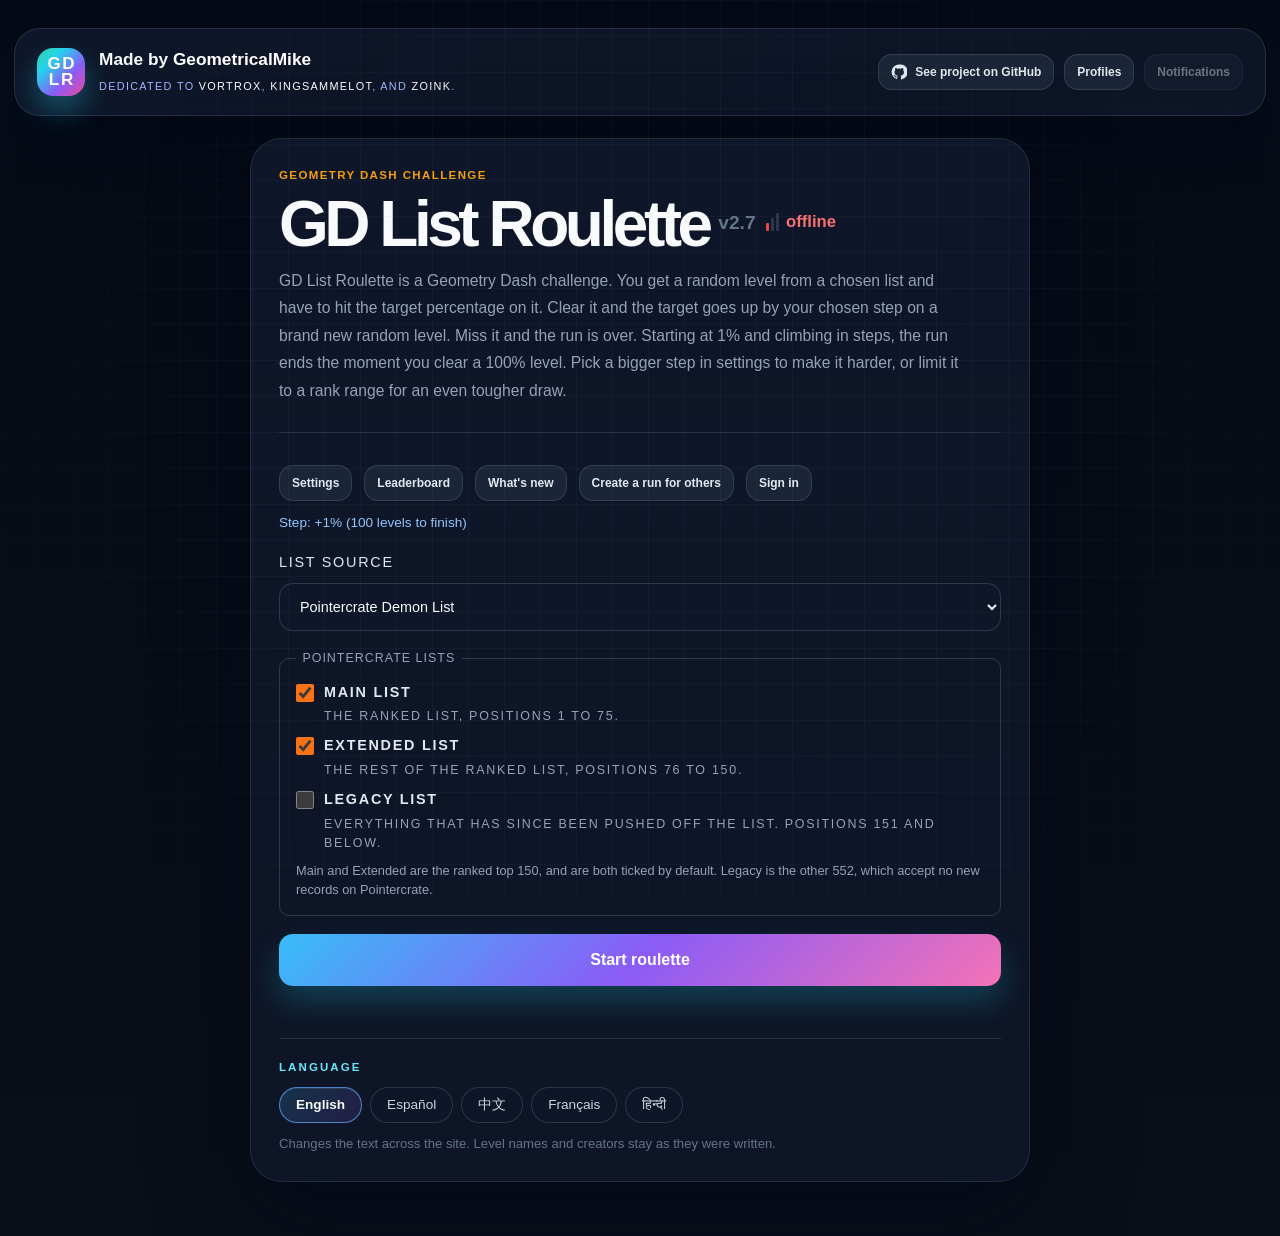
==== commit 35bc2c84: "Updates" ====
--- a/index.html
+++ b/index.html
@@ -5,9 +5,9 @@
     <link rel="icon" type="image/svg+xml" href="./favicon.svg" />
     <meta name="viewport" content="width=device-width, initial-scale=1.0" />
     <title>GD List Roulette</title>
-    <script type="module" crossorigin src="./assets/App-DCV8yFAd.js"></script>
-    <script type="module" crossorigin src="./assets/main-XkPfhvuC.js"></script>
-    <link rel="stylesheet" crossorigin href="./assets/App-v3uyorY4.css">
+    <script type="module" crossorigin src="./assets/App-BfFapSGS.js"></script>
+    <script type="module" crossorigin src="./assets/main-BfaxUXwb.js"></script>
+    <link rel="stylesheet" crossorigin href="./assets/App-C-_3qjCk.css">
   </head>
   <body>
     <div id="root"></div>
--- a/assets/App-C-_3qjCk.css
+++ b/assets/App-C-_3qjCk.css
@@ -0,0 +1 @@
+:root{color:#e2e8f0;--lightningcss-light: ;--lightningcss-dark:initial;color-scheme:dark;font-synthesis:none;text-rendering:optimizelegibility;-webkit-font-smoothing:antialiased;-moz-osx-font-smoothing:grayscale;background:radial-gradient(circle at 15% 0,#22d3ee2e,#0000 26%),radial-gradient(circle at 85% 10%,#a855f733,#0000 24%),radial-gradient(circle at 50% 100%,#ec489929,#0000 32%),#050b16;font-family:Inter,Segoe UI,Roboto,Helvetica,Arial,sans-serif;font-weight:400;line-height:1.5}*{box-sizing:border-box}html{scroll-behavior:smooth}body{color:#e2e8f0;background:linear-gradient(#050b16fa,#090e18),#050b16;min-width:320px;min-height:100vh;margin:0}body:before{content:"";pointer-events:none;background-image:linear-gradient(#94a3b80d 1px,#0000 1px),linear-gradient(90deg,#94a3b80d 1px,#0000 1px);background-size:36px 36px;position:fixed;inset:0;-webkit-mask-image:radial-gradient(circle,#000 42%,#0000 100%);mask-image:radial-gradient(circle,#000 42%,#0000 100%)}button,input,select,textarea{font:inherit}#root{min-height:100vh}h1,h2,h3,p{margin-top:0}.app-shell{width:min(1280px,100% - 28px);margin:0 auto;padding:28px 0 54px}.topbar{background:linear-gradient(135deg,#0f172af5,#0f172acc);border:1px solid #94a3b82e;border-radius:26px;flex:none;justify-content:space-between;align-items:center;gap:18px;margin-bottom:22px;padding:18px 22px;display:flex;box-shadow:0 18px 45px #02061780}.topbar-actions{flex-wrap:wrap;justify-content:flex-end;align-items:center;gap:10px;display:flex}.github-project-link{color:#e2e8f0;white-space:nowrap;justify-content:center;align-items:center;gap:8px;text-decoration:none;display:inline-flex}.github-project-link svg{flex:none;width:16px;height:16px}.brand-wrap{align-items:center;gap:14px;display:flex}.brand-mark{color:#fff;letter-spacing:.1em;background:linear-gradient(135deg,#34d399 0%,#22d3ee 28%,#8b5cf6 64%,#ec4899 100%);border-radius:16px;flex-direction:column;flex:none;justify-content:center;align-items:center;width:48px;height:48px;font-size:17px;font-weight:900;line-height:.95;display:inline-flex;box-shadow:0 14px 28px #22d3ee52}.brand-mark span{padding-left:.1em;display:block}.brand-wrap strong,.status-pill strong{color:#f8fafc;font-size:1.08rem;display:block}.brand-wrap small{color:#a5b4fc;letter-spacing:.12em;text-transform:uppercase;font-size:.68rem}.status-pill{background:#22c55e1a;border:1px solid #34d39957;border-radius:14px;flex-direction:column;align-items:flex-end;gap:4px;padding:10px 14px;display:flex}.status-pill span{text-transform:uppercase;color:#6ee7b7;letter-spacing:.14em;font-size:.6rem}.page-shell{justify-content:center;display:flex}.panel{background:linear-gradient(#0f172af2,#0f172ad1);border:1px solid #94a3b829;border-radius:32px;width:min(980px,100%);padding:28px;box-shadow:0 30px 90px #02061785}.hero-copy h1{letter-spacing:-.09em;color:#f8fafc;margin:0;font-size:clamp(2.8rem,6vw,5.2rem);line-height:.88}.worker-signal{vertical-align:.8em;color:#93c5fd;align-items:center;gap:.5em;margin-left:.5em;font-size:.26em;font-weight:700;display:inline-flex}.setup-form label{letter-spacing:.12em;text-transform:uppercase;color:#bfdbfe;gap:10px;font-size:.76rem;display:grid}.setup-form input,.setup-form select,.result-form input,.account-form input,.account-name-form input,.submit-field input,.submit-field select,.settings-field input,.modal-field textarea,.admin-gate input,.admin-note input,.admin-search input,.import-box textarea,.export-box textarea{box-sizing:border-box;color:#f8fafc;width:100%;font:inherit;background:#0f172ab3;border:1px solid #94a3b82e;border-radius:16px;padding:14px 16px;transition:border-color .14s,box-shadow .14s,background .14s}.setup-form input:focus,.setup-form select:focus,.result-form input:focus,.account-form input:focus,.account-name-form input:focus,.submit-field input:focus,.submit-field select:focus,.settings-field input:focus,.modal-field textarea:focus,.admin-gate input:focus,.admin-note input:focus,.admin-search input:focus,.import-box textarea:focus,.export-box textarea:focus{background:#0f172ad9;border-color:#67e8f9cc;outline:none;box-shadow:0 0 0 3px #22d3ee26}.lb-tabs,.lb-filters,.lb-part-filters{flex-wrap:wrap;gap:8px;display:flex}.lb-tabs{grid-area:tabs}.lb-filters{grid-area:filters}.lb-part-filters{grid-area:partfilters}.lb-filter,.lb-tab{color:#dbeafe;font:inherit;cursor:pointer;background:#0f172abf;border:1px solid #94a3b82e;border-radius:999px;justify-content:center;align-items:center;gap:7px;padding:8px 12px;font-size:.8rem;transition:background .15s,border-color .15s,color .15s,transform .15s;display:inline-flex}.lb-filter:hover,.lb-tab:hover{color:#f8fafc;border-color:#67e8f9b3;transform:translateY(-1px)}.lb-filter-active,.lb-tab-active{color:#f8fafc;background:linear-gradient(135deg,#22d3ee2e,#a855f72e);border-color:#67e8f9cc;font-weight:700}.lb-tab-count{color:#dbeafe;background:#94a3b82e;border-radius:999px;padding:0 6px;font-size:.7rem}.primary-button,.secondary-button,.danger-button{font:inherit;cursor:pointer;border:none;border-radius:14px;padding:14px 18px;font-weight:800;transition:transform .18s,opacity .18s,box-shadow .18s}.primary-button{color:#fff;background:linear-gradient(135deg,#22d3ee 0%,#8b5cf6 52%,#ec4899 100%);box-shadow:0 16px 30px #22d3ee38}.notification-button{justify-content:center;align-items:center;gap:10px;padding-right:18px;display:inline-flex;position:relative}.notification-badge{color:#fff;background:linear-gradient(135deg,#f59e0b,#ef4444);border:2px solid #0f172af2;border-radius:999px;justify-content:center;align-items:center;min-width:20px;height:20px;padding:0 6px;font-size:.7rem;font-weight:800;display:inline-flex;position:absolute;top:-8px;right:-8px;box-shadow:0 8px 18px #ef444447}.danger-button{color:#fecaca;background:#ef44441f;border:1px solid #f8717166}.primary-button:hover,.secondary-button:hover,.danger-button:hover{opacity:.98;transform:translateY(-1px)}@media (width>=1025px){.app-shell{flex-direction:column;min-height:100vh;display:flex;overflow:hidden auto}.page-shell{flex:1 0 auto;min-height:0}.page-shell>.panel{align-self:stretch}}.board-page{grid-template-rows:auto minmax(0,1fr) auto;gap:18px;max-width:1080px;min-height:0;display:grid}.board-page-bar{flex-wrap:wrap;justify-content:space-between;align-items:center;gap:16px;display:flex}.board-page-bar h2{color:#f8fafc;margin:0;font-size:clamp(1.4rem,2.4vw,2rem)}.board-page .export-box{flex:none}.hero-panel{gap:32px;max-width:780px;margin:0 auto;display:grid}.hero-panel-wide{max-width:1080px}.board-section{grid-template-rows:minmax(0,1fr) auto;gap:16px;height:100%;min-height:0;display:grid}.hero-columns{grid-template-columns:minmax(0,1fr);align-items:start;gap:28px;display:grid}.hero-column{align-content:start;gap:20px;display:grid}.hero-copy{border-bottom:1px solid #94a3b829;align-content:start;gap:0;padding-bottom:28px;display:grid}.hero-copy h1{letter-spacing:-.07em;margin:10px 0 12px;font-size:clamp(2.7rem,5vw,4.5rem);line-height:.95}.hero-version{letter-spacing:0;color:#64748b;vertical-align:.9em;margin-left:.5em;font-size:.3em;font-weight:600;display:inline-block}.pc-parts-badge{color:#cbd5e1;letter-spacing:.02em;white-space:nowrap;vertical-align:.1em;background:#94a3b81f;border:1px solid #94a3b859;border-radius:999px;margin-left:.5em;padding:.1em .5em;font-size:.72rem;font-style:normal;font-weight:600;display:inline-block}.pointercrate-parts{border:1px solid #94a3b840;border-radius:10px;flex-direction:column;gap:.6rem;margin:0;padding:.85rem 1rem 1rem;display:flex}.pointercrate-parts legend{letter-spacing:.08em;text-transform:uppercase;color:#94a3b8;padding:0 .4rem;font-size:.78rem}.pointercrate-parts .settings-toggle-row{align-items:flex-start}.pointercrate-parts-hint{color:#94a3b8;font-size:.8rem;line-height:1.45;display:block}.worker-signal{letter-spacing:0;vertical-align:.9em;color:#64748b;cursor:help;-webkit-user-select:none;user-select:none;align-items:center;gap:.45em;margin-left:.6em;font-size:.26em;font-weight:600;display:inline-flex}.worker-signal-bars{align-items:flex-end;gap:2px;height:18px;display:inline-flex}.worker-signal-bars span{background:#64748b59;border-radius:1px;width:3px;display:block}.worker-signal-text{white-space:nowrap}.worker-signal-good .worker-signal-bars span.lit{background:#22c55e}.worker-signal-good .worker-signal-text{color:#4ade80}.worker-signal-slow .worker-signal-bars span.lit{background:#f59e0b}.worker-signal-slow .worker-signal-text{color:#fbbf24}.worker-signal-none .worker-signal-bars span.lit{background:#ef4444}.worker-signal-none .worker-signal-text{color:#f87171}.eyebrow{color:#f59e0b;text-transform:uppercase;letter-spacing:.12em;margin:0;font-size:.72rem;font-weight:700}.lead{color:#94a3b8;max-width:44ch;margin:0;font-size:.98rem;line-height:1.75}@media (width>=1025px){.home-page .lead{max-width:78ch}}.setup-form{gap:18px;display:grid}.setup-form label{color:#e2e8f0;gap:10px;font-size:.9rem;display:grid}.setup-form input,.setup-form select{box-sizing:border-box;color:#f8fafc;width:100%;font:inherit;background:#0f172acc;border:1px solid #94a3b83d;border-radius:14px;padding:14px 16px}.range-row{grid-template-columns:repeat(2,minmax(0,1fr));gap:12px;display:grid}.range-row label{gap:8px;display:grid}.lb-badge{color:#e0f2fe;font-variant-numeric:tabular-nums;background:#38bdf838;border-radius:999px;margin-left:8px;padding:1px 7px;font-size:.72rem}.leaderboard{background:#0f172a99;border:1px solid #94a3b82e;border-radius:24px;grid-template-rows:auto auto auto minmax(0,1fr) auto auto;grid-template-areas:"tabs""filters""partfilters""list""note""actions";gap:16px;min-height:0;padding:22px;display:grid;box-shadow:inset 0 1px #ffffff08,0 16px 40px #02061738}.lb-tabs{flex-wrap:wrap;grid-area:tabs;gap:8px;display:flex}.lb-filters{flex-wrap:wrap;grid-area:filters;gap:8px;display:flex}.lb-part-filters{flex-wrap:wrap;grid-area:partfilters;gap:8px;display:flex}.lb-filter{color:#cbd5e1;font:inherit;cursor:pointer;background:#0f172ab3;border:1px solid #94a3b838;border-radius:999px;padding:6px 12px;font-size:.78rem;transition:all .18s}.lb-filter:hover{color:#e0f2fe;border-color:#7dd3fc99;transform:translateY(-1px)}.lb-filter-active{color:#f8fafc;background:linear-gradient(135deg,#38bdf82e,#a855f724);border-color:#60a5fabf;font-weight:600;box-shadow:inset 0 1px #ffffff14}.lb-empty{color:#94a3b8;grid-area:list;align-self:start;margin:0;font-size:.9rem;line-height:1.6}.lb-list{overscroll-behavior:contain;grid-area:list;align-content:start;gap:8px;min-height:0;padding-right:4px;display:grid;overflow-y:auto}.lb-note{color:#64748b;grid-area:note;margin:0;font-size:.75rem}.leaderboard>.action-row{grid-area:actions}.lb-tab{color:#cbd5e1;font:inherit;cursor:pointer;background:#0f172acc;border:1px solid #94a3b847;border-radius:999px;align-items:center;gap:7px;padding:7px 12px;font-size:.85rem;display:inline-flex}.lb-tab:hover{color:#e0f2fe;border-color:#7dd3fc80}.lb-tab-active{color:#e0f2fe;background:#38bdf833;border-color:#38bdf8;font-weight:600}.lb-tab-count{font-variant-numeric:tabular-nums;background:#94a3b838;border-radius:999px;padding:0 6px;font-size:.72rem}.board-section .stats-grid{grid-template-columns:repeat(auto-fit,minmax(150px,1fr));gap:12px}.board-section .stat-card{border-radius:14px;padding:14px 16px}.board-section .history-thumb{width:96px;height:55px}.board-section .history-item{grid-template-columns:96px 1fr auto;align-items:center}.board-section .history-thumb,.board-section .history-index{align-self:center}.lb-row{background:#02061780;border:1px solid #94a3b829;border-radius:14px;grid-template-columns:40px minmax(0,1fr) auto;align-items:center;gap:14px;padding:12px 14px;display:grid}.lb-row:hover{border-color:#7dd3fc59}.lb-rank{color:#64748b;font-variant-numeric:tabular-nums;text-align:center;font-size:.95rem;font-weight:600}.lb-main{min-width:0;color:inherit;font:inherit;text-align:left;cursor:pointer;background:0 0;border:0;gap:3px;padding:0;display:grid}.lb-top{align-items:center;gap:10px;display:flex}.lb-top strong{color:#fff;font-variant-numeric:tabular-nums;font-size:1.05rem}.lb-handle{color:#64748b;font-size:.82rem}.lb-status{letter-spacing:.04em;text-transform:uppercase;border-radius:999px;padding:2px 8px;font-size:.68rem;font-style:normal;font-weight:600}.lb-status-completed{color:#86efac;background:#22c55e29}.lb-status-gaveup{color:#c4b5fd;background:#a78bfa2e}.lb-status-failed{color:#fca5a5;background:#ef444429}.lb-sub,.lb-when{color:#94a3b8;text-overflow:ellipsis;white-space:nowrap;font-size:.78rem;overflow:hidden}.lb-when{color:#64748b}.lb-delete{color:#fca5a5;font:inherit;cursor:pointer;background:0 0;border:1px solid #f8717152;border-radius:10px;padding:6px 10px;font-size:.76rem}.lb-delete:hover{color:#fecaca;background:#ef444429}.lb-detail-wrap{display:grid}.lb-detail{background:#0f172a99;border:1px solid #94a3b82e;border-radius:20px;grid-template-rows:auto auto auto auto minmax(0,1fr);grid-template-areas:"head""stats""reasons""label""levels";gap:18px;min-height:0;padding:22px;display:grid}.lb-detail>.lb-detail-head{grid-area:head}.lb-detail>.stats-grid{grid-area:stats}.lb-detail>.results-section-label{grid-area:label}.lb-detail>.skip-breakdown{grid-area:reasons}.lb-detail>.history-list{overscroll-behavior:contain;grid-area:levels;min-height:0;overflow-y:auto}.lb-detail-head{grid-template-columns:auto minmax(0,1fr) auto;align-items:center;gap:12px;display:grid}.lb-back{color:#e2e8f0;font:inherit;cursor:pointer;background:#0f172acc;border:1px solid #94a3b847;border-radius:10px;padding:7px 12px;font-size:.85rem}.lb-back:hover{border-color:#7dd3fc80}.lb-detail-title{gap:2px;min-width:0;display:grid}.lb-detail-title strong{color:#fff;text-overflow:ellipsis;white-space:nowrap;overflow:hidden}.lb-detail-title span{color:#94a3b8;font-size:.78rem}.settings-row{flex-wrap:wrap;align-items:center;gap:12px;min-width:0;max-width:100%;display:flex}.settings-summary{color:#93c5fd;overflow-wrap:anywhere;min-width:0;font-size:.85rem}.profile-card{gap:18px;display:grid}.profile-run-panel{gap:12px;display:grid}.profile-run-nav{color:#cbd5e1;letter-spacing:.06em;text-transform:uppercase;justify-content:space-between;align-items:center;gap:12px;font-size:.8rem;display:flex}.profile-run-slider{grid-template-columns:repeat(5,minmax(150px,1fr));gap:12px;display:grid}.profile-run-card{text-align:center;background:#0f172a94;border:1px solid #94a3b833;border-radius:18px;gap:8px;min-height:150px;padding:16px 14px;display:grid;box-shadow:inset 0 1px #ffffff0a}.profile-run-score{color:#f8fafc;font-size:1.35rem;font-weight:700}.profile-run-source{color:#93c5fd;letter-spacing:.06em;text-transform:uppercase;font-size:.76rem}.profile-run-meta{color:#cbd5e1;font-size:.78rem}.profile-run-number{color:#f8fafc;font-variant-numeric:tabular-nums;border-top:1px solid #94a3b82e;margin-top:auto;padding-top:8px;font-weight:700}.profile-header{background:#0f172a99;border:1px solid #94a3b82e;border-radius:20px;flex-wrap:wrap;justify-content:space-between;align-items:center;gap:16px;padding:18px 20px;display:flex}.profile-badges{flex-wrap:wrap;align-items:center;gap:8px;margin-top:10px;display:flex}.profile-badge{overflow-wrap:anywhere;border:1px solid #0f172a40;border-radius:999px;align-items:center;min-height:25px;padding:4px 10px;font-size:.78rem;font-weight:750;line-height:1.2;display:inline-flex}.profile-summary{grid-template-columns:repeat(4,minmax(0,1fr));gap:12px;display:grid}.profile-summary div{text-align:center;background:#0f172a80;border:1px solid #94a3b824;border-radius:16px;gap:5px;padding:16px 14px;display:grid}.profile-summary strong{color:#f8fafc;font-size:1.15rem}.profile-summary span{color:#9fb7d8;text-transform:uppercase;letter-spacing:.08em;font-size:.75rem}.user-results-wrap{gap:18px;display:grid}.user-grid{grid-template-columns:repeat(auto-fit,minmax(170px,1fr));gap:14px;display:grid}.user-card{color:#f8fafc;text-align:left;cursor:pointer;background:#0f172a94;border:1px solid #94a3b833;border-radius:18px;justify-items:start;gap:6px;padding:18px 16px;transition:border-color .15s,transform .15s,background .15s;display:grid}.user-card:hover{background:#0f172ab8;border-color:#67e8f9bf;transform:translateY(-1px)}.user-card-avatar{color:#cffafe;background:linear-gradient(135deg,#22d3ee33,#a855f73d);border-radius:12px;justify-content:center;align-items:center;width:36px;height:36px;font-weight:800;display:inline-flex}.user-card strong{font-size:1.02rem}.user-card small,.user-card span{color:#cbd5e1}.pagination{flex-wrap:wrap;justify-content:center;gap:8px;display:flex}.page-button{color:#e2e8f0;cursor:pointer;background:#0f172aa3;border:1px solid #94a3b82e;border-radius:10px;min-width:36px;min-height:36px}.page-button-active{color:#f8fafc;background:#22d3ee1f;border-color:#67e8f9bf}.notification-list{gap:12px;display:grid}.notification-item{text-align:left;color:#f8fafc;cursor:pointer;background:linear-gradient(#0f172ab8,#0f172a7a);border:1px solid #94a3b82e;border-radius:18px;gap:8px;width:100%;padding:18px 20px;display:grid;box-shadow:inset 0 1px #94a3b814}.notification-item.unread{background:linear-gradient(#0c94882e,#0f172a94);border-color:#67e8f999}.notification-item strong{color:#f8fafc;font-size:1rem;line-height:1.4}.notification-item span,.notification-item small{color:#cbd5e1}.notification-item small{opacity:.82}.split-fields{grid-template-columns:1fr auto;align-items:end;gap:14px;display:grid}.toggle-row{background:#0f172ab3;border:1px solid #94a3b833;border-radius:14px;justify-content:center;align-items:center;gap:10px;min-height:56px;padding:0 16px;display:flex!important}.toggle-row input{accent-color:#f97316;width:18px;height:18px}.modal-backdrop{z-index:50;background:#020617e0;justify-content:center;align-items:safe center;padding:20px;display:flex;position:fixed;inset:0;overflow-y:auto}.modal{overscroll-behavior:contain;text-align:center;background:#0f172af7;border:1px solid #94a3b838;border-radius:20px;gap:14px;width:min(420px,100%);max-height:calc(100dvh - 40px);padding:26px 24px;display:grid;overflow-y:auto;box-shadow:0 24px 60px #02061799}.modal h2{color:#f8fafc;margin:0;font-size:1.4rem;line-height:1.2}.modal p{color:#94a3b8;margin:0;font-size:.92rem;line-height:1.6}.modal-actions{flex-wrap:wrap;gap:10px;margin-top:4px;display:flex}.modal-actions button{flex:160px}.export-box{background:#0f172a99;border:1px solid #94a3b82e;border-radius:14px;gap:8px;padding:14px;display:grid}.export-status{color:#93c5fd;margin:0;font-size:.85rem;line-height:1.5}.export-box textarea{box-sizing:border-box;resize:vertical;color:#7dd3fc;width:100%;font:inherit;background:#0f172ad9;border:1px solid #94a3b833;border-radius:12px;padding:12px 14px;font-size:.72rem}.changelog{text-align:left;grid-template-rows:auto minmax(0,1fr) auto;gap:0;width:min(680px,100%);max-height:min(84vh,760px);padding:0}.changelog-head{border-bottom:1px solid #94a3b829;justify-content:space-between;align-items:flex-start;gap:16px;padding:22px 24px 16px;display:flex}.changelog-head h2{color:#f8fafc;margin:4px 0 0;font-size:1.5rem;line-height:1.2}.changelog-list{overscroll-behavior:contain;align-content:start;gap:4px;min-height:0;padding:8px 24px 16px;display:grid;overflow-y:auto}.changelog-entry{border-bottom:1px solid #94a3b81a;padding:18px 0}.changelog-entry:last-child{border-bottom:0}.changelog-entry-head{align-items:center;gap:8px;margin-bottom:6px;display:flex}.changelog-version{color:#bae6fd;letter-spacing:.04em;background:#38bdf829;border:1px solid #38bdf84d;border-radius:999px;padding:2px 9px;font-size:.72rem;font-weight:700}.changelog-new{color:#fdba74;letter-spacing:.06em;text-transform:uppercase;background:#f973162e;border:1px solid #f9731666;border-radius:999px;padding:2px 9px;font-size:.7rem;font-weight:800}.changelog-play{color:#cbd5e1;white-space:nowrap;border:1px solid #94a3b866;border-radius:999px;margin-left:auto;padding:3px 10px;font-size:.72rem;font-weight:600;text-decoration:none;transition:border-color .15s,color .15s,background .15s}.changelog-play:hover{color:#bae6fd;background:#38bdf81a;border-color:#38bdf8b3}.changelog-play-missing{color:#64748b;cursor:default;border-color:#94a3b82e}.changelog-play-missing:hover{color:#64748b;background:0 0;border-color:#94a3b82e}.changelog-play-note{color:#64748b;margin:10px 0 0;font-size:.76rem;line-height:1.5}.changelog-entry h3{color:#f1f5f9;margin:0 0 4px;font-size:1.08rem;font-weight:700;line-height:1.3}.changelog-summary{color:#94a3b8;margin:0 0 10px;font-size:.88rem;line-height:1.6}.changelog-entry ul{gap:7px;margin:0;padding:0;list-style:none;display:grid}.changelog-entry li{color:#cbd5e1;padding-left:18px;font-size:.86rem;line-height:1.55;position:relative}.changelog-entry li:before{content:"";background:#38bdf8a6;border-radius:50%;width:6px;height:6px;position:absolute;top:.55em;left:2px}.changelog-foot{color:#64748b;border-top:1px solid #94a3b829;margin:0;padding:14px 24px 18px;font-size:.76rem;line-height:1.5}.settings-dialog{text-align:left;grid-template-rows:auto minmax(0,1fr);gap:0;width:min(440px,100%);max-height:calc(100dvh - 24px);padding:0;overflow:hidden}.settings-dialog:focus,.settings-dialog:focus-visible{outline:none}.settings-dialog-body{overscroll-behavior:contain;gap:10px;min-height:0;padding:20px 24px 24px;display:grid;overflow-y:auto}.custom-run-backdrop{align-items:center;padding:12px;overflow-y:auto}.custom-run-builder{text-align:left;grid-template-rows:auto minmax(0,1fr);gap:0;width:min(980px,100%);max-height:calc(100dvh - 24px);padding:0;overflow:hidden}.custom-run-builder-head{border-bottom:1px solid #94a3b829;justify-content:space-between;align-items:flex-start;gap:16px;padding:18px 22px;display:flex}.custom-run-builder-head h2,.custom-run-builder h3{color:#f8fafc;margin:4px 0}.custom-run-builder-head p:not(.eyebrow),.custom-run-order-head p{color:#94a3b8;margin:4px 0 0;font-size:.84rem;line-height:1.5}.custom-run-builder-body{overscroll-behavior:contain;min-height:0;padding:16px 20px 20px;overflow-y:auto}.custom-run-columns{grid-template-columns:repeat(2,minmax(0,1fr));gap:20px;display:grid}.custom-run-editor,.custom-run-rank-field,.custom-run-rules,.custom-run-order{align-content:start;gap:12px;min-width:0;display:grid}.custom-run-builder select,.custom-run-builder input:not([type=checkbox]){box-sizing:border-box;color:#f8fafc;width:100%;font:inherit;background:#0f172acc;border:1px solid #94a3b83d;border-radius:12px;padding:11px 13px}.custom-run-builder input[type=number]{--lightningcss-light: ;--lightningcss-dark:initial;color-scheme:dark}.custom-run-preview{background:#0f172a8f;border:1px solid #94a3b82e;border-radius:14px;grid-template-columns:120px minmax(0,1fr);align-items:center;gap:12px;min-width:0;padding:10px;display:grid}.custom-run-preview img,.custom-run-preview-placeholder{aspect-ratio:16/9;object-fit:cover;background:#94a3b81a;border-radius:9px;width:120px}.custom-run-preview-placeholder{box-sizing:border-box;color:#94a3b8;text-align:center;place-items:center;padding:8px;font-size:.7rem;display:grid}.custom-run-preview>div:last-child{gap:4px;min-width:0;display:grid}.custom-run-preview strong,.custom-run-order li>span{overflow-wrap:anywhere;color:#f8fafc}.custom-run-preview span,.custom-run-preview small{color:#94a3b8;font-size:.78rem}.custom-run-rules{border-top:1px solid #94a3b829;margin-top:8px;padding-top:14px}.custom-run-rules h3,.custom-run-order h3{margin:0;font-size:1rem}.custom-run-rules .settings-field small{color:#94a3b8;letter-spacing:0;text-transform:none;font-size:.75rem;line-height:1.4}.custom-run-order{background:#0f172a80;border:1px solid #94a3b82e;border-radius:16px;padding:16px}.custom-run-order ol{gap:8px;max-height:450px;margin:0;padding:0;list-style:none;display:grid;overflow-y:auto}.custom-run-order li{background:#02061747;border:1px solid #94a3b824;border-radius:10px;justify-content:space-between;align-items:center;gap:8px;min-width:0;padding:8px 10px;display:flex}.custom-run-order li>span{min-width:0;font-size:.84rem}.custom-run-order li small{color:#93c5fd;white-space:nowrap}.custom-run-order li>div{flex:none;gap:4px;display:flex}.custom-run-order li button{color:#e2e8f0;cursor:pointer;background:#1e293be6;border:1px solid #94a3b833;border-radius:8px;width:30px;height:30px}.custom-run-order li button:disabled{opacity:.4;cursor:not-allowed}.custom-run-builder-actions{justify-content:flex-end;margin-top:16px}.custom-run-share{gap:12px;min-height:0;padding:22px;display:grid;overflow-y:auto}.custom-run-share h3{margin:0}.custom-run-share label{color:#bfdbfe;gap:8px;font-size:.82rem;display:grid}.custom-run-landing{text-align:left;gap:16px;max-width:760px;display:grid}.custom-run-landing h1{color:#f8fafc;margin:0}.custom-run-rules-summary{grid-template-columns:repeat(2,minmax(0,1fr));gap:10px;display:grid}.custom-run-rules-summary>div{background:#0f172a8f;border:1px solid #94a3b829;border-radius:12px;gap:5px;padding:14px;display:grid}.custom-run-rules-summary span{color:#94a3b8;font-size:.76rem}.custom-run-rules-summary strong{color:#f8fafc}@media (width<=720px){.custom-run-backdrop{align-items:flex-start;padding:8px}.custom-run-builder{border-radius:16px;max-height:calc(100dvh - 16px)}.custom-run-builder-head{padding:14px}.custom-run-builder-body{padding:12px}.custom-run-columns{grid-template-columns:minmax(0,1fr);gap:14px}.custom-run-order ol{max-height:260px}}@media (width<=480px){.custom-run-preview{grid-template-columns:86px minmax(0,1fr);gap:9px}.custom-run-preview img,.custom-run-preview-placeholder{width:86px}.custom-run-rules-summary{grid-template-columns:minmax(0,1fr)}.custom-run-share{padding:14px}}.settings-section{border-bottom:1px solid #94a3b829;gap:10px;min-width:0;padding-bottom:10px;display:grid}.settings-note-footer{align-self:start}.settings-field{color:#e2e8f0;gap:10px;font-size:.9rem;display:grid}.settings-field input{box-sizing:border-box;color:#f8fafc;width:100%;font:inherit;background:#0f172acc;border:1px solid #94a3b83d;border-radius:14px;padding:13px 15px}.settings-hint{color:#93c5fd;margin:0;font-size:.82rem;line-height:1.5}.settings-note{color:#64748b;margin:0;font-size:.76rem;line-height:1.5}.modal-wide{width:min(560px,100%)}.modal-field{display:grid}.modal-field textarea{box-sizing:border-box;resize:vertical;color:#f8fafc;width:100%;font:inherit;background:#0f172ad9;border:1px solid #94a3b833;border-radius:12px;padding:12px 14px;font-size:.8rem}.import-success{color:#86efac;background:#22c55e1f;border:1px solid #22c55e47;border-radius:10px;align-items:center;width:fit-content;max-width:100%;padding:10px 12px;font-size:.82rem;display:inline-flex}.primary-button,.secondary-button{font:inherit;cursor:pointer;border:none;border-radius:14px;padding:14px 18px;font-weight:700;transition:background .18s,border-color .18s,opacity .18s}.primary-button{color:#fff;background:linear-gradient(135deg,#38bdf8 0%,#8b5cf6 50%,#f472b6 100%)}.secondary-button{color:#e2e8f0;background:#1e293bd9;border:1px solid #94a3b833}.danger-button{font:inherit;cursor:pointer;color:#fecaca;background:#ef444429;border:1px solid #f8717173;border-radius:14px;padding:14px 18px;font-weight:700;transition:background .18s,opacity .18s}.danger-button:hover,.primary-button:hover,.secondary-button:hover{opacity:.96}.changelog-close{flex:none;justify-content:center;align-items:center;height:40px;padding:0 16px;line-height:1;display:inline-flex}.timer-countdown{font-variant-numeric:tabular-nums}.timer-countdown-urgent{color:#fca5a5;background:#ef444424;border-color:#ef444466}.settings-divider{border:0;border-top:1px solid #94a3b829;margin:6px 0}.settings-toggle-row{color:#e2e8f0;cursor:pointer;align-items:flex-start;gap:12px;font-size:.9rem;display:flex!important}.settings-toggle-row input{accent-color:#f97316;cursor:pointer;flex:none;width:18px;height:18px;margin:2px 0 0}.settings-toggle-row span{gap:4px;display:grid}.settings-toggle-row small{color:#94a3b8;font-size:.78rem;line-height:1.5}.settings-censor-warning{color:#fcd34d;background:#f59e0b1f;border:1px solid #f59e0b4d;border-radius:10px;margin:0;padding:10px 12px;font-size:.8rem;line-height:1.55;display:block}.skip-picker{width:min(380px,100%)}.skip-reason-list{gap:8px;margin-top:4px;display:grid}.skip-reason-button{color:#e2e8f0;width:100%;font:inherit;cursor:pointer;text-align:left;background:#02061799;border:1px solid #94a3b83d;border-radius:12px;padding:12px 16px;font-weight:600}.skip-reason-button:hover{color:#e0f2fe;background:#38bdf81f;border-color:#7dd3fc80}.skip-breakdown{gap:10px;margin:-4px 0;display:grid}.skip-reason-chips{flex-wrap:wrap;gap:8px;display:flex}.skip-reason-chip{color:#bae6fd;background:#38bdf81f;border:1px solid #38bdf847;border-radius:999px;align-items:center;gap:8px;padding:5px 12px;font-size:.8rem;font-weight:600;display:inline-flex}.skip-reason-chip-count{color:#7dd3fc;font-variant-numeric:tabular-nums}.status-panel,.results-panel{gap:22px;display:grid}.recording-reminder{color:#cbd5e1;background:#0ea5e914;border:1px solid #7dd3fc47;border-radius:12px;gap:5px;padding:12px 15px;font-size:.86rem;line-height:1.5;display:grid}.recording-reminder strong{color:#bae6fd}.status-header{justify-content:space-between;align-items:center;gap:16px;display:flex}.status-header h2,.results-panel h2{margin:8px 0 0;font-size:clamp(2rem,3vw,3rem)}.badge{color:#7dd3fc;text-transform:capitalize;background:#0ea5e91f;border:1px solid #0ea5e933;border-radius:999px;align-items:center;padding:8px 12px;display:inline-flex}.level-card{background:linear-gradient(135deg,#3b82f626,#a855f71f);border:1px solid #94a3b82e;border-radius:22px;padding:22px 24px}.level-meta{color:#e0f2fe;text-transform:uppercase;letter-spacing:.12em;text-shadow:0 0 18px #7dd3fc59;margin:0 0 12px;font-size:clamp(.9rem,1.2vw,1.3rem);font-weight:900}.level-badges{flex-wrap:wrap;gap:8px;margin:-4px 0 14px;display:flex}.level-rate,.level-version{letter-spacing:.06em;border-radius:999px;padding:4px 12px;font-size:.82rem;font-weight:800;line-height:1.4;display:inline-block}.level-rate-tps{color:#fde68a;background:#f59e0b2e;border:1px solid #f59e0b66}.level-rate-fps{color:#a5f3fc;background:#22d3ee29;border:1px solid #22d3ee5c}.level-version{color:#ddd6fe;background:#8b5cf62e;border:1px solid #a78bfa66}.level-card h3{margin:0 0 10px;font-size:clamp(1.9rem,3vw,2.7rem);line-height:1.1}.level-card p{color:#dbeafe;margin:0}.level-thumbnail-link{margin-bottom:18px;display:block}.level-thumbnail{border:1px solid #94a3b82e;border-radius:18px;width:100%;max-width:520px;display:block;box-shadow:0 18px 40px #0f172a40}.level-id-link{color:#7dd3fc;letter-spacing:.04em;margin-top:10px;font-size:.82rem;font-weight:700;text-decoration:none;display:inline-flex}.level-id-button{appearance:none;cursor:pointer;text-align:left;background:0 0;border:none;padding:0}.copy-toast{color:#bbf7d0;letter-spacing:.04em;background:#22c55e24;border:1px solid #22c55e42;border-radius:999px;align-items:center;width:fit-content;margin-top:10px;padding:6px 10px;font-size:.72rem;font-weight:700;display:inline-flex}.level-id-link:hover,.level-id-button:hover{text-decoration:underline}.result-form{gap:18px;display:grid}.result-form label{color:#e2e8f0;gap:10px;display:grid}.result-form input{box-sizing:border-box;color:#fff;width:min(220px,100%);font:inherit;background:#0f172abf;border:1px solid #94a3b838;border-radius:12px;padding:12px 14px}.validation-message{color:#fca5a5;background:#ef44441f;border:1px solid #ef444447;border-radius:10px;align-items:center;width:fit-content;max-width:100%;padding:10px 12px;font-size:.82rem;display:inline-flex}.roulette-layout{grid-template-columns:minmax(0,1.7fr) minmax(300px,.9fr);align-items:stretch;gap:22px;display:grid}.challenge-panel{flex-direction:column;place-self:stretch end;gap:14px;width:100%;max-width:420px;height:clamp(300px,100vh - 250px,732px);min-height:0;padding:22px 18px 18px;display:flex}.challenge-header{gap:6px;display:grid}.challenge-header h3{margin:0;font-size:1.8rem;line-height:1.2}.challenge-list{flex:1;gap:10px;height:100%;min-height:0;padding-right:4px;display:grid;overflow-y:auto}.challenge-list::-webkit-scrollbar{width:7px}.challenge-list::-webkit-scrollbar-thumb{background:#94a3b847;border-radius:999px}.challenge-list::-webkit-scrollbar-track{background:0 0}.challenge-item{background:#0f172a85;border:1px solid #94a3b824;border-radius:12px;grid-template-columns:74px minmax(0,1fr);align-items:center;gap:12px;min-height:90px;padding:10px 12px;display:grid}.challenge-item.is-current{background:#f9731614;border-color:#f9731666}.challenge-thumb{object-fit:cover;border:1px solid #94a3b82e;border-radius:10px;width:66px;height:66px}.challenge-thumb-empty{background:linear-gradient(135deg,#94a3b824,#94a3b808);border-color:#94a3b824;display:block}.challenge-copy{align-content:center;gap:3px;min-width:0;display:grid}.challenge-copy strong,.challenge-copy span,.challenge-copy small{text-overflow:ellipsis;white-space:normal;line-height:1.25;overflow:hidden}.challenge-copy strong{color:#f8fafc;font-size:1.08rem;font-weight:700}.challenge-copy span{color:#cbd5e1;font-size:.8rem}.challenge-copy small{color:#93c5fd;font-size:.72rem}.action-row{flex-wrap:wrap;flex:none;align-content:flex-start;align-items:center;gap:12px;height:auto;display:flex}.action-row>*{justify-content:center;align-self:center;align-items:center;height:46px;min-height:46px;padding-block:0;display:inline-flex}.status-actions{flex:none;align-items:center;gap:10px;height:auto;display:flex}.status-actions>*{border-radius:12px;flex:none;justify-content:center;align-self:center;align-items:center;height:46px;min-height:46px;padding-block:0;line-height:1;display:inline-flex}.small-button{padding:8px 12px;font-size:.75rem}.stats-grid{grid-template-columns:repeat(3,minmax(0,1fr));gap:14px;display:grid}.stat-card{background:#0f172ad1;border:1px solid #94a3b82e;border-radius:18px;gap:6px;padding:18px 20px;display:grid}.stat-card span{color:#cbd5e1;text-transform:uppercase;letter-spacing:.08em;font-size:.74rem}.stat-card strong{color:#fff;font-size:clamp(1.4rem,2vw,2.1rem)}.stat-value-small{overflow-wrap:anywhere;line-height:1.3;font-size:clamp(1rem,1.4vw,1.25rem)!important}.results-section-label{color:#94a3b8;text-transform:uppercase;letter-spacing:.14em;margin:6px 0 -4px;font-size:.74rem}.history-list{overscroll-behavior:contain;align-content:start;gap:10px;min-height:0;display:grid;overflow-y:auto}.history-item{color:#e2e8f0;background:#0f172a99;border:1px solid #94a3b829;border-radius:12px;grid-template-columns:72px 1fr auto;grid-template-areas:"thumb index result""thumb copy result""thumb time time";align-items:center;gap:4px 12px;padding:12px 14px;display:grid}.history-thumb{object-fit:cover;background:#0f172acc;border:1px solid #94a3b833;border-radius:8px;grid-area:thumb;align-self:center;width:72px;height:41px}.history-thumb-empty{background:linear-gradient(135deg,#94a3b829,#94a3b80a);display:block}.history-index{color:#94a3b8;font-variant-numeric:tabular-nums;grid-area:index;align-self:center;font-size:.85rem}.history-copy{grid-area:copy;gap:2px;min-width:0;display:grid}.history-copy strong{-webkit-line-clamp:2;line-clamp:2;color:#fff;overflow-wrap:anywhere;-webkit-box-orient:vertical;font-size:.98rem;font-weight:700;line-height:1.3;display:-webkit-box;overflow:hidden}.history-copy small{color:#93c5fd;font-size:.8rem;font-weight:500}.history-result{white-space:nowrap;letter-spacing:.04em;text-transform:uppercase;border-radius:999px;grid-area:result;align-self:center;padding:4px 10px;font-size:.76rem;font-style:normal;font-weight:600}.history-result-success{color:#86efac;background:#22c55e24}.history-result-failure{color:#fca5a5;background:#ef444424}.history-result-skipped{color:#fcd34d;background:#fbbf2424}.history-result-gaveup{color:#c4b5fd;background:#a78bfa29}.history-result-timeout{color:#fdba74;background:#f9731629}.history-item-final{background:#1e1b4b8c;border-color:#a78bfa73;margin-top:4px}.history-item-final .history-copy small{color:#c4b5fd}.history-time{color:#93c5fd;font-variant-numeric:tabular-nums;text-align:right;grid-area:time;min-width:52px;font-size:.85rem}@media (width<=1024px){.hero-columns,.roulette-layout{grid-template-columns:minmax(0,1fr);gap:22px}.challenge-panel{justify-self:stretch;max-width:none;height:auto;max-height:70vh}.stats-grid{grid-template-columns:repeat(2,minmax(0,1fr))}.board-section .stats-grid{grid-template-columns:repeat(auto-fit,minmax(140px,1fr))}}@media (width<=760px){.app-shell{width:min(1200px,100% - 20px);padding:14px 0 calc(40px + env(safe-area-inset-bottom))}.topbar,.status-header{flex-direction:column;align-items:flex-start;gap:12px}.topbar{margin-bottom:16px;padding:14px 16px}.brand-wrap{gap:12px}.brand-mark{border-radius:12px;width:40px;height:40px;font-size:.9rem}.status-pill{align-items:flex-start;width:100%}.panel{border-radius:22px;padding:20px 16px}.hero-panel{gap:24px}.hero-copy{padding-bottom:20px}.hero-copy h1{letter-spacing:-.04em;font-size:clamp(2.1rem,9vw,3rem)}.lead{font-size:.95rem;line-height:1.65}.split-fields,.stats-grid{grid-template-columns:1fr}.settings-row{flex-direction:column;align-items:stretch;gap:10px;min-width:0}.settings-row>button{width:100%;min-width:0}.settings-row button{flex:auto;min-height:44px;padding:12px 14px;font-size:.85rem}.settings-summary{flex:none;width:100%;min-width:0;font-size:.8rem}.lb-badge{margin-left:6px}.leaderboard,.lb-detail{border-radius:16px;padding:16px 14px}.lb-tabs{gap:6px}.lb-tab{flex:auto;justify-content:center;min-height:44px;padding:10px 12px}.lb-list,.history-list{min-height:auto;overflow-y:visible}.lb-row{grid-template-columns:24px minmax(0,1fr);row-gap:8px}.lb-row .lb-delete{grid-column:2;justify-self:start}.lb-detail-head{grid-template-columns:1fr;justify-items:start}.lb-back,.lb-delete{min-height:44px}.history-item{text-align:left;grid-template-columns:64px minmax(0,1fr);grid-template-areas:"thumb copy""thumb result""time time";row-gap:6px}.history-thumb{width:64px;height:37px}.board-section .history-item{grid-template-columns:64px minmax(0,1fr)}.board-section .history-thumb{width:64px;height:37px}.history-index{display:none}.history-result{justify-self:start}.history-time{margin-left:auto}.level-card{border-radius:18px;padding:18px 16px}.level-card h3{font-size:clamp(1.5rem,7vw,2rem)}.level-thumbnail{border-radius:14px}.action-row{gap:10px}.action-row button,.status-actions button{flex:auto;min-height:48px}.status-actions{flex-wrap:wrap;width:100%}.challenge-panel{max-height:none}.challenge-list{height:auto;overflow-y:visible}.challenge-item{grid-template-columns:60px minmax(0,1fr);min-height:0;padding:10px}.challenge-thumb{width:60px;height:60px}.copy-toast{white-space:normal}.modal{padding:22px 18px}.settings-field input,.modal-field textarea,.account-form input,.account-name-form input{font-size:16px}.changelog{max-height:88vh;padding:0}.changelog-head,.changelog-list,.changelog-foot{padding-inline:16px}.modal-actions{flex-direction:column-reverse}.modal-actions button{flex:auto;width:100%}}@media (width<=480px){.app-shell{width:calc(100% - 16px)}.panel{padding:16px 13px}.setup-form input,.setup-form select,.result-form input{padding:12px 14px;font-size:16px}.range-row{grid-template-columns:1fr}.settings-row,.action-row,.lb-tabs{flex-direction:column;align-items:stretch}.settings-row button,.action-row button,.lb-tab{width:100%}.board-section .stats-grid{grid-template-columns:repeat(2,minmax(0,1fr))}.stat-card{padding:14px 12px}.stat-card strong{font-size:1.3rem}.lb-top{flex-wrap:wrap;gap:6px}.lb-delete{width:100%}.lb-row .lb-delete{grid-column:1/-1}.history-copy strong{font-size:.92rem}}@media (width>=680px) and (height<=1100px){.settings-dialog{width:min(760px,100vw - 32px);padding:0}.settings-dialog-body{grid-template-columns:repeat(2,minmax(0,1fr));gap:10px 18px;padding:14px 18px 18px}.settings-note-footer{grid-column:1/-1}.settings-dialog .changelog-head{padding:14px 18px 12px}}@media (height<=700px){.settings-dialog-body{gap:5px;padding:7px 10px 10px}.settings-section{gap:5px;padding-bottom:5px}.settings-dialog .settings-field,.settings-dialog .settings-toggle-row{font-size:.76rem}.settings-dialog .settings-hint,.settings-dialog .settings-note,.settings-dialog .settings-toggle-row small{font-size:.68rem;line-height:1.2}.settings-dialog .settings-field input{padding:5px 9px}.settings-dialog .changelog-head{padding:8px 12px}.settings-dialog .changelog-head h2{font-size:1.1rem}}@media (width>=560px) and (height<=700px){.settings-dialog{width:min(760px,100vw - 24px);padding:0}.settings-dialog-body{grid-template-columns:repeat(2,minmax(0,1fr))}.settings-note-footer{grid-column:1/-1}}@media (width>=560px) and (height<=400px){.settings-dialog-body{gap:3px;padding:4px 8px 8px}.settings-section{gap:3px;padding-bottom:3px}.settings-dialog .settings-field{gap:4px}.settings-dialog .settings-hint,.settings-dialog .settings-toggle-row small{font-size:.62rem;line-height:1.1}.settings-dialog .settings-field input{padding:2px 8px}.settings-dialog .settings-note{display:none}}@media (width>=1025px) and (height<=860px){.app-shell{padding:16px 0 20px}.topbar{margin-bottom:14px;padding:12px 18px}.brand-mark{border-radius:12px;width:38px;height:38px}.panel{padding:20px}.hero-panel,.status-panel,.results-panel{gap:20px}.hero-column{gap:16px}.setup-form,.result-form{gap:12px}.hero-copy{padding-bottom:18px}.leaderboard,.lb-detail{gap:12px;padding:16px}.challenge-panel{gap:10px;height:clamp(280px,100vh - 230px,732px);padding:16px 16px 14px}.level-card{padding:16px 20px}.level-thumbnail-link{margin-bottom:12px}.action-row>*,.status-actions>*{height:40px;min-height:40px}}@media (width>=1025px) and (height<=700px){.app-shell{padding:10px 0 12px}.topbar{margin-bottom:10px;padding:8px 16px}.brand-mark{border-radius:10px;width:32px;height:32px;font-size:.82rem}.panel{border-radius:20px;padding:14px 16px}.hero-panel,.status-panel,.results-panel{gap:14px}.hero-columns{gap:18px}.hero-column{gap:12px}.hero-copy{padding-bottom:12px}.hero-copy h1{margin:4px 0 8px;font-size:clamp(1.9rem,3.2vw,2.6rem)}.lead{font-size:.85rem;line-height:1.5}.setup-form,.result-form{gap:10px}.setup-form input,.setup-form select{padding:9px 12px}.status-pill{padding:6px 12px}.stat-card{padding:12px 14px}.lb-detail,.leaderboard{gap:10px;padding:12px}.lb-row,.challenge-item,.history-item{padding:8px 10px}.challenge-thumb{width:50px;height:50px}.challenge-item{grid-template-columns:58px minmax(0,1fr)}.challenge-panel{gap:8px;height:clamp(240px,100vh - 210px,732px);padding:12px 14px 10px}.challenge-header h3{font-size:1.35rem}.level-card{padding:12px 16px}.level-card h3{font-size:clamp(1.4rem,2.2vw,1.9rem)}.level-thumbnail-link{margin-bottom:8px}.action-row>*,.status-actions>*{border-radius:10px;height:34px;min-height:34px;font-size:.85rem}.action-row,.status-actions{gap:8px}}.visually-hidden{clip:rect(0, 0, 0, 0);white-space:nowrap;border:0;width:1px;height:1px;margin:-1px;padding:0;position:absolute;overflow:hidden}.board-body{flex-direction:column;gap:14px;min-width:0;min-height:0;display:flex}.board-personal{flex-direction:column;gap:14px;min-width:0;display:flex}.board-view-tabs{background:#0f172a99;border:1px solid #94a3b82e;border-radius:12px;flex:none;gap:8px;padding:4px;display:flex}.board-view-tab{color:#cbd5e1;font:inherit;cursor:pointer;background:0 0;border:1px solid #0000;border-radius:9px;flex:0 auto;justify-content:center;align-items:center;gap:8px;padding:9px 18px;font-size:.92rem;display:flex}.board-view-tab:hover{color:#e0f2fe;background:#94a3b81f}.board-view-tab-active{color:#e0f2fe;background:#38bdf82e;border-color:#38bdf88c;font-weight:600}.global-board{flex-direction:column;gap:12px;min-width:0;display:flex}.global-board-bar{flex-wrap:wrap;justify-content:space-between;align-items:center;gap:10px;display:flex}.global-board-boards{flex-wrap:wrap;gap:8px;display:flex}.global-board-message{color:#cbd5e1;text-align:center;background:#0f172a73;border:1px dashed #94a3b847;border-radius:12px;margin:0;padding:18px;font-size:.92rem}.board-chip-active{color:#e0f2fe;background:#38bdf833;border-color:#38bdf8}.global-board-source{flex:none;display:block}.global-board-source select{color:#e2e8f0;width:100%;min-width:160px;font:inherit;background:#0f172acc;border:1px solid #94a3b847;border-radius:9px;padding:8px 12px;font-size:.88rem}.lb-row-you{background:#0e749033;border-color:#38bdf88c}.lb-you-tag{color:#052e3a;text-transform:uppercase;letter-spacing:.04em;background:#38bdf8;border-radius:999px;padding:1px 7px;font-size:.68rem;font-style:normal;font-weight:700}.account-dialog{width:min(520px,100vw - 32px);padding:24px}.account-panel{gap:12px;display:grid}.account-name{margin:0;font-size:1.25rem;font-weight:700}.account-handle{color:#64748b;margin:-8px 0 0;font-size:.9rem}.account-name-form{border-top:1px solid #1e293b;gap:12px;padding-top:4px;display:grid}.account-name-form label{color:#cbd5f5;gap:7px;font-size:.9rem;font-weight:600;display:grid}.account-name-form input{color:#fff;width:100%;font:inherit;background:#0f172a;border:1px solid #334155;border-radius:8px;padding:10px 12px}.board-signed-out-note{background:#0b1220;border:1px solid #1e293b;border-radius:10px;margin:0 0 12px;padding:16px}.account-name-form input:disabled{opacity:.5;cursor:not-allowed}.primary-button:disabled,.secondary-button:disabled{opacity:.45;cursor:not-allowed;transform:none}.account-name-actions{flex-wrap:wrap;align-items:center;gap:12px;display:flex}.account-cooldown,.account-cooldown-timer{font-variant-numeric:tabular-nums}.account-cooldown strong,.account-cooldown-timer strong{color:#cbd5f5}.account-form{gap:16px;margin-top:16px;display:grid}.account-form label{color:#cbd5f5;gap:7px;font-size:.9rem;font-weight:600;display:grid}.account-form input{color:#e2e8f0;width:100%;font:inherit;background:#02061799;border:1px solid #94a3b847;border-radius:10px;padding:12px 14px}.account-form input:focus{outline-offset:1px;border-color:#38bdf8;outline:2px solid #38bdf899}.account-form .modal-actions{margin-top:4px}.account-form .primary-button,.account-form .secondary-button{flex:1;padding:12px 16px}.submit-panel{background:#02061780;border:1px solid #38bdf83d;border-radius:12px;gap:12px;margin:4px 0 8px;padding:16px;display:grid}.submit-panel p{margin:0}.record-row{background:#02061766;border:1px dashed #94a3b84d;border-radius:12px;flex-direction:column;align-items:flex-start;gap:8px;width:100%;margin-top:12px;padding:12px 14px;display:flex}.record-unsupported{margin-top:12px}.record-live{color:#fecaca;align-items:center;gap:8px;font-size:.9rem;font-weight:600;display:inline-flex}.record-dot{background:#ef4444;border-radius:50%;width:10px;height:10px}.record-dialog{width:min(520px,100vw - 32px)}.submit-proof{background:#0e749024;border:1px solid #38bdf859;border-radius:10px;gap:4px;padding:12px 14px;display:grid}.submit-proof strong{color:#bae6fd;font-size:.92rem}.submit-proof small{color:#cbd5e1}.admin-page{padding:24px 16px 48px}.admin-gate,.admin-panel{max-width:1180px;margin:0 auto}.admin-gate form{gap:14px;max-width:420px;display:grid}.admin-gate label,.admin-note{color:#cbd5f5;gap:6px;font-size:.9rem;font-weight:600;display:grid}.admin-gate input,.admin-note input{color:#e2e8f0;font:inherit;background:#02061799;border:1px solid #94a3b847;border-radius:10px;padding:11px 13px}.admin-body{grid-template-columns:minmax(240px,320px) minmax(0,1fr);align-items:start;gap:16px;margin-top:14px;display:grid}@media (width<=860px){.admin-body{grid-template-columns:minmax(0,1fr)}}.admin-queue{flex-direction:column;gap:8px;max-height:70vh;display:flex;overflow-y:auto}.admin-queue-row{color:#e2e8f0;text-align:left;font:inherit;cursor:pointer;background:#0f172a99;border:1px solid #94a3b82e;border-radius:10px;gap:3px;padding:11px 13px;display:grid}.admin-queue-row:hover{border-color:#38bdf866}.admin-queue-row-active{background:#0e749038;border-color:#38bdf8b3}.admin-queue-row small{color:#94a3b8;font-size:.8rem}.admin-status-pending{color:#fcd34d;font-style:normal}.admin-status-approved{color:#86efac;font-style:normal}.admin-status-rejected{color:#fca5a5;font-style:normal}.admin-detail{flex-direction:column;gap:12px;min-width:0;display:flex}.admin-detail-head h3{margin:0;font-size:1.15rem}.admin-facts{grid-template-columns:repeat(auto-fit,minmax(120px,1fr));gap:8px;display:grid}.admin-facts span{text-transform:uppercase;letter-spacing:.05em;color:#94a3b8;background:#02061773;border:1px solid #94a3b829;border-radius:9px;gap:2px;padding:9px 11px;font-size:.74rem;display:grid}.admin-facts strong{text-transform:none;letter-spacing:0;color:#e2e8f0;font-size:1rem}.admin-video{background:#000;border:1px solid #94a3b838;border-radius:12px;width:100%;max-height:60vh}.admin-rounds summary{cursor:pointer;color:#cbd5e1;padding:8px 0;font-size:.9rem}.submit-picker input[type=file]{color:#cbd5e1;width:100%;font:inherit;cursor:pointer;background:#0206178c;border:1px dashed #94a3b866;border-radius:10px;padding:11px 13px;font-size:.88rem}.submit-picker input[type=file]::file-selector-button{color:#e2e8f0;font:inherit;cursor:pointer;background:#1e293be6;border:1px solid #94a3b84d;border-radius:8px;margin-right:12px;padding:8px 14px;font-size:.85rem;font-weight:600}.submit-picker input[type=file]::file-selector-button:hover{background:#0e749080;border-color:#38bdf8}.admin-remember{cursor:pointer;align-items:center;gap:9px;color:#94a3b8!important;font-size:.86rem!important;font-weight:500!important;display:flex!important}.admin-remember input{accent-color:#38bdf8;width:auto;margin:0}.host-list{gap:8px;margin:10px 0 0;padding:0;list-style:none;display:grid}.host-list li{background:#02061773;border:1px solid #94a3b829;border-radius:9px;gap:2px;padding:9px 12px;display:grid}.host-list strong{color:#bae6fd;font-size:.88rem}.host-list span{color:#94a3b8;font-size:.8rem;line-height:1.45}.submit-field{color:#cbd5f5;gap:7px;font-size:.9rem;font-weight:600;display:grid}.submit-field input,.submit-field select{color:#e2e8f0;width:100%;font:inherit;background:#02061799;border:1px solid #94a3b847;border-radius:10px;padding:11px 13px;font-weight:400}.submit-field input:focus,.submit-field select:focus{outline-offset:1px;border-color:#38bdf8;outline:2px solid #38bdf899}.submit-proof p{margin:0}.submit-proof>strong{color:#bae6fd;font-size:.92rem;display:block}.admin-video-box{background:#02061773;border:1px solid #38bdf838;border-radius:12px;gap:10px;padding:14px;display:grid}.admin-video-box p{margin:0}.admin-video-link{color:#e0f2fe;background:#0e749038;border:1px solid #38bdf866;border-radius:10px;justify-content:space-between;align-items:center;gap:12px;padding:12px 16px;font-weight:600;text-decoration:none;display:flex}.admin-video-link:hover{background:#0e749066;border-color:#38bdf8}.admin-video-link small{color:#94a3b8;font-size:.8rem;font-weight:400}.admin-search{color:#cbd5f5;gap:6px;margin-bottom:14px;font-size:.9rem;font-weight:600;display:grid}.admin-search input{color:#e2e8f0;font:inherit;background:#02061799;border:1px solid #94a3b847;border-radius:10px;padding:11px 13px}.admin-account-list{gap:8px;display:grid}.admin-account-row{width:100%;color:inherit;text-align:left;cursor:pointer;background:#02061773;border:1px solid #94a3b82e;border-radius:12px;gap:4px;padding:12px 14px;transition:border-color .15s,background .15s;display:grid}.admin-account-row:hover{background:#020617b3;border-color:#f9731680}.admin-account-row-active{background:#f973161a;border-color:#f97316b3}.admin-account-row strong{color:#f8fafc}.admin-account-username,.admin-account-stats,.admin-account-when{color:#94a3b8;font-size:.82rem}.admin-account-section{border-top:1px solid #94a3b824;margin-top:22px;padding-top:18px}.admin-account-section h3{color:#f8fafc;margin:0 0 8px;font-size:1rem}.admin-badges{grid-template-columns:minmax(220px,.8fr) minmax(280px,1.2fr);gap:20px;padding:20px;display:grid}.admin-badge-search,.admin-badge-detail{min-width:0}.admin-badge-detail{align-content:start;gap:18px;display:grid}.admin-badge-detail .admin-detail-head{justify-content:space-between;align-items:center;gap:12px;display:flex}.admin-badge-detail .admin-detail-head>div{gap:4px;display:grid}.admin-badge-detail .admin-detail-head span{color:#94a3b8;font-size:.85rem}.admin-badge-item{flex-wrap:wrap;align-items:center;gap:10px;display:flex}.admin-badge-item small{color:#93c5fd;font-size:.8rem}.admin-badge-form{border-top:1px solid #94a3b82e;gap:12px;padding-top:16px;display:grid}.admin-badge-form h3{color:#f8fafc;margin:0;font-size:1rem}.admin-badge-form label{color:#cbd5f5;gap:7px;font-size:.9rem;font-weight:600;display:grid}.admin-badge-form input[type=text]{color:#f8fafc;width:100%;font:inherit;background:#0f172a;border:1px solid #334155;border-radius:8px;padding:10px 12px}.admin-badge-color-field{grid-template-columns:auto 54px 1fr;align-items:center}.admin-badge-color-field input{cursor:pointer;background:#0f172a;border:1px solid #334155;border-radius:7px;width:48px;height:36px;padding:2px}.admin-badge-color-field span{color:#94a3b8;font-variant-numeric:tabular-nums;font-size:.8rem}.admin-badge-preview{justify-self:start}@media (width<=760px){.admin-badges{grid-template-columns:1fr;padding:16px}}.admin-danger-zone{border-top-color:#ef444459}.admin-danger-zone h3{color:#fca5a5}.admin-code-box{background:#f9731614;border:1px solid #f9731666;border-radius:14px;margin-top:12px;padding:16px}.admin-code{color:#fdba74;letter-spacing:.14em;text-align:center;word-break:break-all;-webkit-user-select:all;user-select:all;background:#020617bf;border-radius:10px;margin:10px 0;padding:14px;font-family:ui-monospace,SFMono-Regular,Menlo,Consolas,monospace;font-size:1.3rem;font-weight:700;display:block}.admin-data-list{gap:6px;margin:10px 0;display:grid}.admin-data-row{color:#94a3b8;background:#02061766;border:1px solid #94a3b81f;border-radius:10px;grid-template-columns:64px minmax(0,1fr) minmax(0,1.2fr) auto auto auto;align-items:center;gap:10px;padding:9px 12px;font-size:.85rem;display:grid}.admin-data-row strong{color:#f8fafc;font-size:.95rem}.admin-data-row-trashed{opacity:.75;background:#7f1d1d29;border-color:#f8717140;grid-template-columns:64px minmax(0,1fr) minmax(0,1.2fr) auto auto}.admin-data-row-trashed strong{text-decoration:line-through}.admin-run-actions{justify-content:flex-end;align-items:center;gap:8px;display:inline-flex}.admin-trash-head{flex-wrap:wrap;justify-content:space-between;align-items:center;gap:12px;display:flex}.admin-trash-head h3{margin:0}.admin-trash-flag{color:#fca5a5;white-space:nowrap;font-size:.78rem;font-style:normal}.admin-trash-box{background:#7f1d1d24;border:1px solid #f8717147;border-radius:10px;gap:10px;margin:10px 0 4px;padding:12px;display:grid}@media (width<=720px){.admin-data-row{grid-template-columns:56px minmax(0,1fr)}.admin-data-row>:nth-child(n+3){grid-column:2}}.admin-audit-list{gap:6px;margin:12px 0 0;padding:0;list-style:none;display:grid}.admin-audit-list li{color:#94a3b8;background:#02061766;border:1px solid #94a3b81f;border-radius:10px;flex-wrap:wrap;align-items:baseline;gap:8px;padding:9px 12px;font-size:.85rem;display:flex}.admin-audit-list strong{color:#fdba74;font-family:ui-monospace,SFMono-Regular,Menlo,Consolas,monospace;font-size:.82rem}.admin-audit-when{color:#64748b;margin-left:auto}.preview-outline{z-index:2147483000;pointer-events:none;position:fixed;inset:0;box-shadow:inset 0 0 0 3px #f97316,inset 0 0 26px #f9731659}.preview-banner{z-index:2147483001;color:#fff7ed;background:linear-gradient(90deg,#9a3412,#c2410c);flex-wrap:wrap;align-items:center;gap:10px;padding:10px 16px;font-size:.9rem;display:flex;position:fixed;top:0;left:0;right:0;box-shadow:0 4px 18px #00000059}.preview-banner strong{letter-spacing:.01em;font-weight:800}.preview-note{color:#fed7aa;font-size:.83rem}.preview-dot{background:#fbbf24;border-radius:50%;width:9px;height:9px;box-shadow:0 0 0 2px #fbbf2433}.preview-active{padding-top:58px}.preview-exit{color:#fff7ed;font:inherit;cursor:pointer;background:#00000040;border:1px solid #fff7ed80;border-radius:8px;margin-left:auto;padding:6px 14px;font-size:.85rem;font-weight:600}.preview-exit:hover{background:#0006}@media (prefers-reduced-motion:reduce){.preview-dot{animation:none}}.language-picker{border-top:1px solid #94a3b82e;flex-direction:column;gap:.65rem;margin-top:1.5rem;padding-top:1.25rem;display:flex}.language-picker-label{color:#67e8f9;text-transform:uppercase;letter-spacing:.18em;font-size:.72rem;font-weight:800}.language-picker-options{flex-wrap:wrap;gap:.5rem;display:flex}.language-button{color:#cbd5e1;font:inherit;cursor:pointer;background:#0f172ab3;border:1px solid #94a3b838;border-radius:999px;padding:7px 16px;font-size:.85rem;line-height:1.5;transition:all .18s}.language-button:hover{color:#e0f2fe;border-color:#7dd3fc99;transform:translateY(-1px)}.language-button-active{color:#f8fafc;background:linear-gradient(135deg,#38bdf82e,#a855f724);border-color:#60a5fabf;font-weight:600;box-shadow:inset 0 1px #ffffff14}.language-button:focus-visible,.language-picker-options .language-button:focus-visible{outline-offset:2px;outline:2px solid #7dd3fccc}.language-picker-hint{color:#64748b;font-size:.82rem;line-height:1.5}
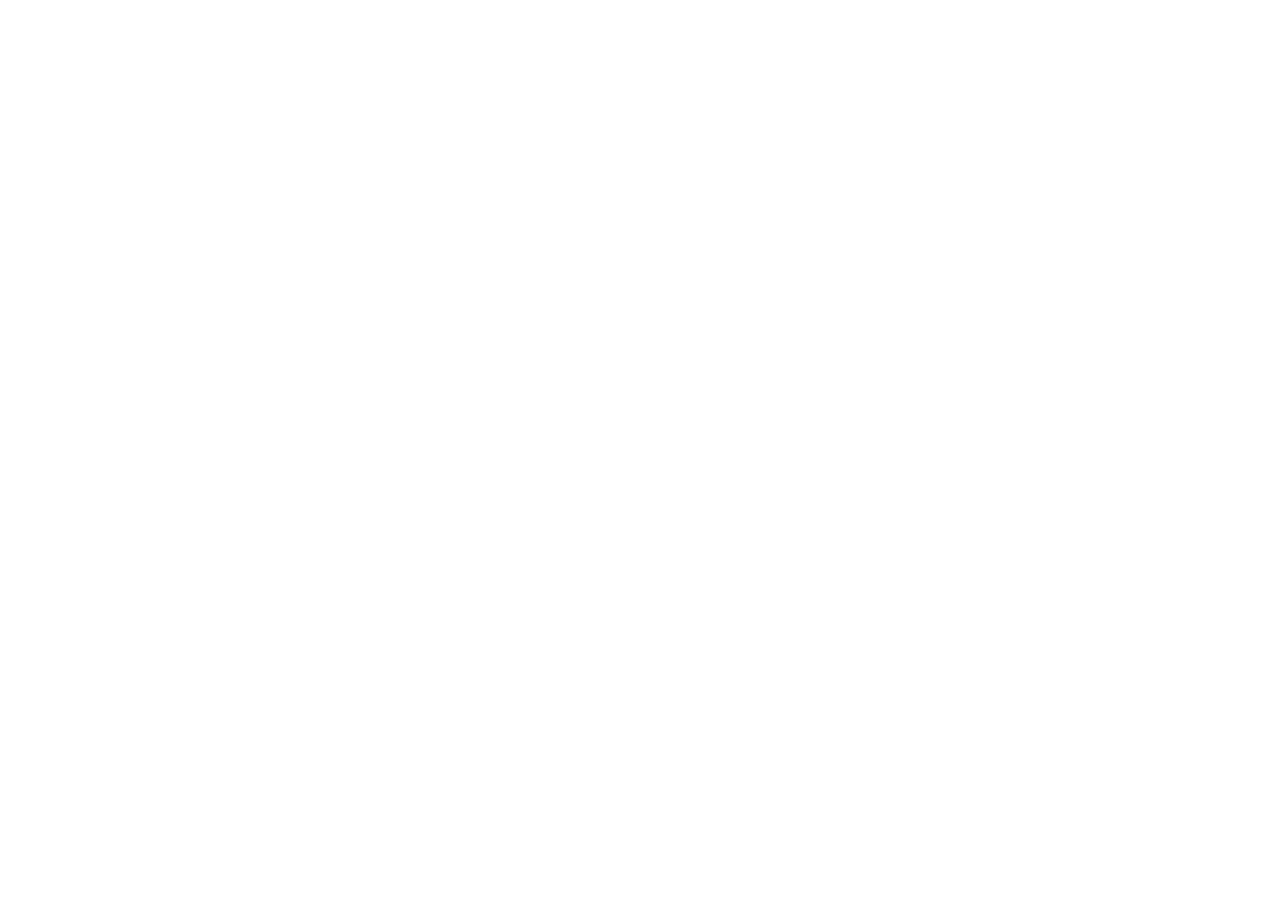
==== commit a6c7749f: "Polish profiles, leaderboards, and small screens Profile and leaderboard rows now use the same gradi" ====
--- a/index.html
+++ b/index.html
@@ -3,13 +3,11 @@
   <head>
     <meta charset="UTF-8" />
     <link rel="icon" type="image/svg+xml" href="./favicon.svg" />
-    <meta name="viewport" content="width=device-width, initial-scale=1.0" />
+    <meta name="viewport" content="width=device-width, initial-scale=1.0, viewport-fit=cover" />
     <title>GD List Roulette</title>
-    <script type="module" crossorigin src="./assets/App-BfFapSGS.js"></script>
-    <script type="module" crossorigin src="./assets/main-BfaxUXwb.js"></script>
-    <link rel="stylesheet" crossorigin href="./assets/App-C-_3qjCk.css">
   </head>
   <body>
     <div id="root"></div>
+    <script type="module" src="/src/main.jsx"></script>
   </body>
 </html>
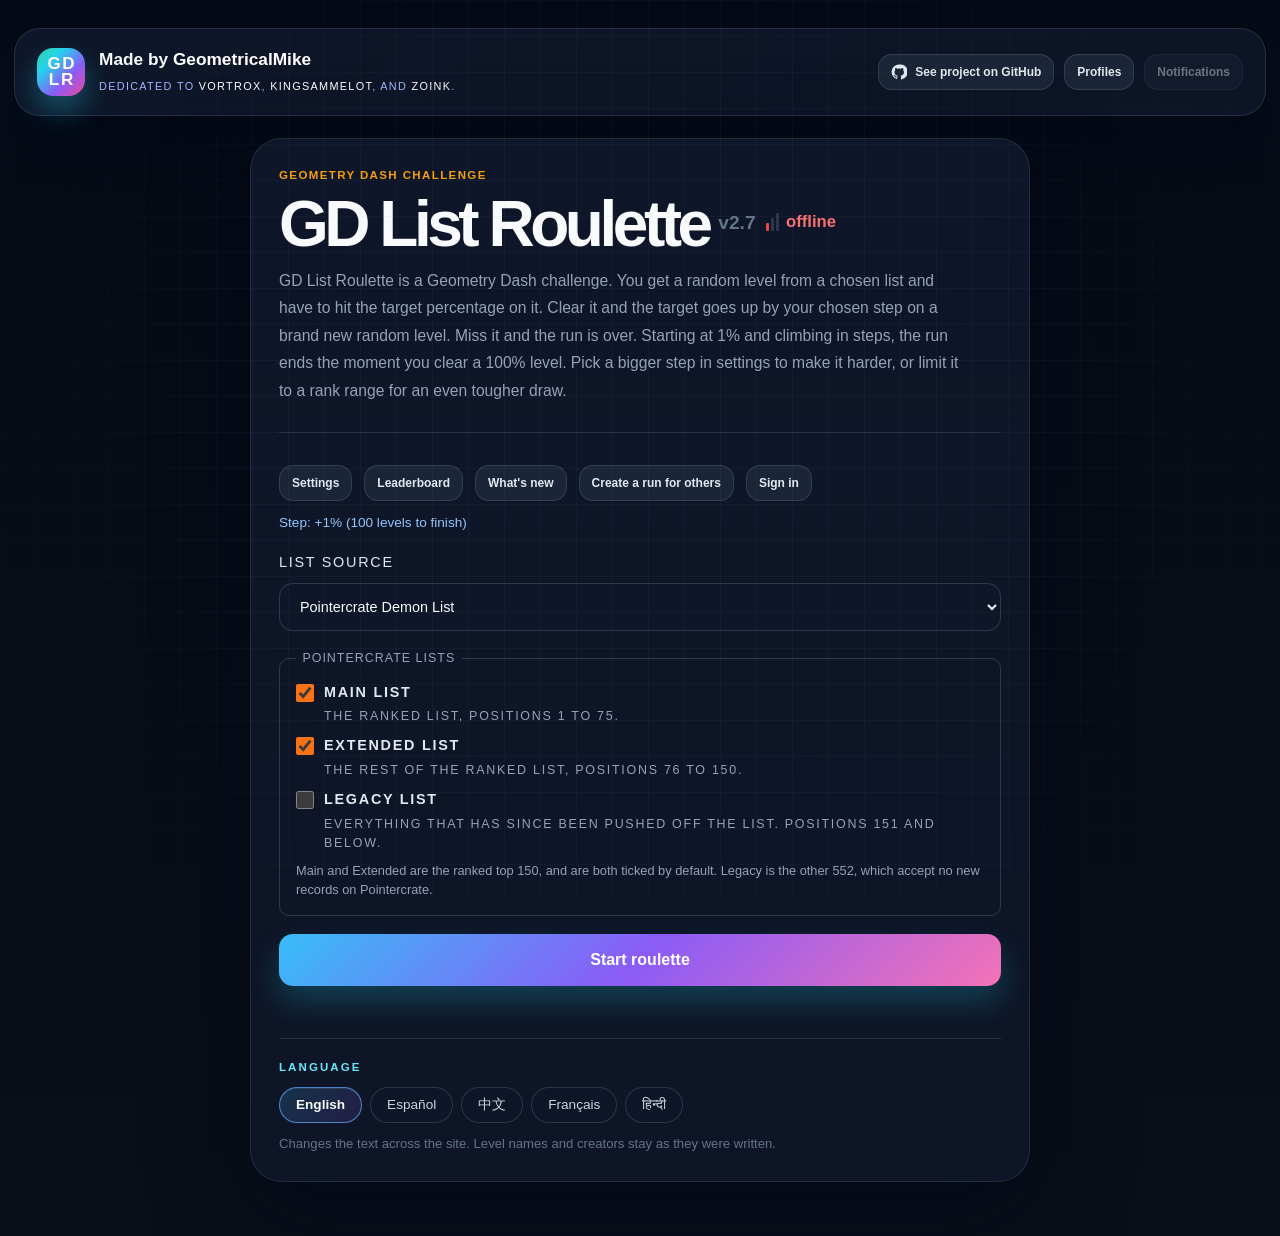
==== commit 0d82dabd: "Updates" ====
--- a/index.html
+++ b/index.html
@@ -5,9 +5,11 @@
     <link rel="icon" type="image/svg+xml" href="./favicon.svg" />
     <meta name="viewport" content="width=device-width, initial-scale=1.0, viewport-fit=cover" />
     <title>GD List Roulette</title>
+    <script type="module" crossorigin src="./assets/App-D-9I2lbM.js"></script>
+    <script type="module" crossorigin src="./assets/main-CisJIml9.js"></script>
+    <link rel="stylesheet" crossorigin href="./assets/App-Dxd29VHm.css">
   </head>
   <body>
     <div id="root"></div>
-    <script type="module" src="/src/main.jsx"></script>
   </body>
 </html>
--- a/assets/App-Dxd29VHm.css
+++ b/assets/App-Dxd29VHm.css
@@ -0,0 +1 @@
+:root{color:#e2e8f0;--lightningcss-light: ;--lightningcss-dark:initial;color-scheme:dark;font-synthesis:none;text-rendering:optimizelegibility;-webkit-font-smoothing:antialiased;-moz-osx-font-smoothing:grayscale;background:radial-gradient(circle at 15% 0,#22d3ee2e,#0000 26%),radial-gradient(circle at 85% 10%,#a855f733,#0000 24%),radial-gradient(circle at 50% 100%,#ec489929,#0000 32%),#050b16;font-family:Inter,Segoe UI,Roboto,Helvetica,Arial,sans-serif;font-weight:400;line-height:1.5}*{box-sizing:border-box}html{scroll-behavior:smooth}body{color:#e2e8f0;background:linear-gradient(#050b16fa,#090e18),#050b16;min-width:0;min-height:100vh;margin:0;overflow-x:clip}body:before{content:"";pointer-events:none;background-image:linear-gradient(#94a3b80d 1px,#0000 1px),linear-gradient(90deg,#94a3b80d 1px,#0000 1px);background-size:36px 36px;position:fixed;inset:0;-webkit-mask-image:radial-gradient(circle,#000 42%,#0000 100%);mask-image:radial-gradient(circle,#000 42%,#0000 100%)}button,input,select,textarea{font:inherit}#root{min-height:100vh}h1,h2,h3,p{margin-top:0}.app-shell{width:min(1280px,100% - 28px);margin:0 auto;padding:28px 0 54px}.topbar{background:linear-gradient(135deg,#0f172af5,#0f172acc);border:1px solid #94a3b82e;border-radius:26px;flex:none;justify-content:space-between;align-items:center;gap:18px;margin-bottom:22px;padding:18px 22px;display:flex;box-shadow:0 18px 45px #02061780}.topbar-actions{flex-wrap:wrap;justify-content:flex-end;align-items:center;gap:10px;display:flex}.github-project-link{color:#e2e8f0;white-space:nowrap;justify-content:center;align-items:center;gap:8px;text-decoration:none;display:inline-flex}.github-project-link svg{flex:none;width:16px;height:16px}.brand-wrap{align-items:center;gap:14px;display:flex}.brand-mark{color:#fff;letter-spacing:.1em;background:linear-gradient(135deg,#34d399 0%,#22d3ee 28%,#8b5cf6 64%,#ec4899 100%);border-radius:16px;flex-direction:column;flex:none;justify-content:center;align-items:center;width:48px;height:48px;font-size:17px;font-weight:900;line-height:.95;display:inline-flex;box-shadow:0 14px 28px #22d3ee52}.brand-mark span{padding-left:.1em;display:block}.brand-wrap strong,.status-pill strong{color:#f8fafc;font-size:1.08rem;display:block}.brand-wrap small{color:#a5b4fc;letter-spacing:.12em;text-transform:uppercase;font-size:.68rem}.status-pill{background:#22c55e1a;border:1px solid #34d39957;border-radius:14px;flex-direction:column;align-items:flex-end;gap:4px;padding:10px 14px;display:flex}.status-pill span{text-transform:uppercase;color:#6ee7b7;letter-spacing:.14em;font-size:.6rem}.page-shell{justify-content:center;display:flex}.panel{background:linear-gradient(#0f172af2,#0f172ad1);border:1px solid #94a3b829;border-radius:32px;width:min(980px,100%);padding:28px;box-shadow:0 30px 90px #02061785}.hero-copy h1{letter-spacing:-.09em;color:#f8fafc;margin:0;font-size:clamp(2.8rem,6vw,5.2rem);line-height:.88}.worker-signal{vertical-align:.8em;color:#93c5fd;align-items:center;gap:.5em;margin-left:.5em;font-size:.26em;font-weight:700;display:inline-flex}.setup-form label{letter-spacing:.12em;text-transform:uppercase;color:#bfdbfe;gap:10px;font-size:.76rem;display:grid}.setup-form input,.setup-form select,.result-form input,.account-form input,.account-name-form input,.submit-field input,.submit-field select,.settings-field input,.modal-field textarea,.admin-gate input,.admin-note input,.admin-search input,.import-box textarea,.export-box textarea{box-sizing:border-box;color:#f8fafc;width:100%;font:inherit;background:#0f172ab3;border:1px solid #94a3b82e;border-radius:16px;padding:14px 16px;transition:border-color .14s,box-shadow .14s,background .14s}.setup-form input:focus,.setup-form select:focus,.result-form input:focus,.account-form input:focus,.account-name-form input:focus,.submit-field input:focus,.submit-field select:focus,.settings-field input:focus,.modal-field textarea:focus,.admin-gate input:focus,.admin-note input:focus,.admin-search input:focus,.import-box textarea:focus,.export-box textarea:focus{background:#0f172ad9;border-color:#67e8f9cc;outline:none;box-shadow:0 0 0 3px #22d3ee26}.lb-tabs,.lb-filters,.lb-part-filters{flex-wrap:wrap;gap:8px;display:flex}.lb-tabs{grid-area:tabs}.lb-filters{grid-area:filters}.lb-part-filters{grid-area:partfilters}.lb-filter,.lb-tab{color:#dbeafe;font:inherit;cursor:pointer;background:#0f172abf;border:1px solid #94a3b82e;border-radius:999px;justify-content:center;align-items:center;gap:7px;padding:8px 12px;font-size:.8rem;transition:background .15s,border-color .15s,color .15s,transform .15s;display:inline-flex}.lb-filter:hover,.lb-tab:hover{color:#f8fafc;border-color:#67e8f9b3;transform:translateY(-1px)}.lb-filter-active,.lb-tab-active{color:#f8fafc;background:linear-gradient(135deg,#22d3ee2e,#a855f72e);border-color:#67e8f9cc;font-weight:700}.lb-tab-count{color:#dbeafe;background:#94a3b82e;border-radius:999px;padding:0 6px;font-size:.7rem}.primary-button,.secondary-button,.danger-button{font:inherit;cursor:pointer;border:none;border-radius:14px;padding:14px 18px;font-weight:800;transition:transform .18s,opacity .18s,box-shadow .18s}.primary-button{color:#fff;background:linear-gradient(135deg,#22d3ee 0%,#8b5cf6 52%,#ec4899 100%);box-shadow:0 16px 30px #22d3ee38}.notification-button{justify-content:center;align-items:center;gap:10px;padding-right:18px;display:inline-flex;position:relative}.notification-badge{color:#fff;background:linear-gradient(135deg,#f59e0b,#ef4444);border:2px solid #0f172af2;border-radius:999px;justify-content:center;align-items:center;min-width:20px;height:20px;padding:0 6px;font-size:.7rem;font-weight:800;display:inline-flex;position:absolute;top:-8px;right:-8px;box-shadow:0 8px 18px #ef444447}.danger-button{color:#fecaca;background:#ef44441f;border:1px solid #f8717166}.primary-button:hover,.secondary-button:hover,.danger-button:hover{opacity:.98;transform:translateY(-1px)}@media (width>=1025px){.app-shell{flex-direction:column;min-height:100vh;display:flex;overflow:hidden auto}.page-shell{flex:1 0 auto;min-height:0}.page-shell>.panel{align-self:stretch}}.board-page{grid-template-rows:auto minmax(0,1fr) auto;gap:18px;max-width:1080px;min-height:0;display:grid}.board-page-bar{flex-wrap:wrap;justify-content:space-between;align-items:center;gap:16px;display:flex}.board-page-bar h2{color:#f8fafc;margin:0;font-size:clamp(1.4rem,2.4vw,2rem)}.board-page .export-box{flex:none}.hero-panel{gap:32px;max-width:780px;margin:0 auto;display:grid}.hero-panel-wide{max-width:1080px}.board-section{grid-template-rows:minmax(0,1fr) auto;gap:16px;height:100%;min-height:0;display:grid}.hero-columns{grid-template-columns:minmax(0,1fr);align-items:start;gap:28px;display:grid}.hero-column{align-content:start;gap:20px;display:grid}.hero-copy{border-bottom:1px solid #94a3b829;align-content:start;gap:0;padding-bottom:28px;display:grid}.hero-copy h1{letter-spacing:-.07em;margin:10px 0 12px;font-size:clamp(2.7rem,5vw,4.5rem);line-height:.95}.hero-version{letter-spacing:0;color:#64748b;vertical-align:.9em;margin-left:.5em;font-size:.3em;font-weight:600;display:inline-block}.pc-parts-badge{color:#cbd5e1;letter-spacing:.02em;white-space:nowrap;vertical-align:.1em;background:#94a3b81f;border:1px solid #94a3b859;border-radius:999px;margin-left:.5em;padding:.1em .5em;font-size:.72rem;font-style:normal;font-weight:600;display:inline-block}.pointercrate-parts{border:1px solid #94a3b840;border-radius:10px;flex-direction:column;gap:.6rem;margin:0;padding:.85rem 1rem 1rem;display:flex}.pointercrate-parts legend{letter-spacing:.08em;text-transform:uppercase;color:#94a3b8;padding:0 .4rem;font-size:.78rem}.pointercrate-parts .settings-toggle-row{align-items:flex-start}.pointercrate-parts-hint{color:#94a3b8;font-size:.8rem;line-height:1.45;display:block}.worker-signal{letter-spacing:0;vertical-align:.9em;color:#64748b;cursor:help;-webkit-user-select:none;user-select:none;align-items:center;gap:.45em;margin-left:.6em;font-size:.26em;font-weight:600;display:inline-flex}.worker-signal-bars{align-items:flex-end;gap:2px;height:18px;display:inline-flex}.worker-signal-bars span{background:#64748b59;border-radius:1px;width:3px;display:block}.worker-signal-text{white-space:nowrap}.worker-signal-good .worker-signal-bars span.lit{background:#22c55e}.worker-signal-good .worker-signal-text{color:#4ade80}.worker-signal-slow .worker-signal-bars span.lit{background:#f59e0b}.worker-signal-slow .worker-signal-text{color:#fbbf24}.worker-signal-none .worker-signal-bars span.lit{background:#ef4444}.worker-signal-none .worker-signal-text{color:#f87171}.eyebrow{color:#f59e0b;text-transform:uppercase;letter-spacing:.12em;margin:0;font-size:.72rem;font-weight:700}.lead{color:#94a3b8;max-width:44ch;margin:0;font-size:.98rem;line-height:1.75}@media (width>=1025px){.home-page .lead{max-width:78ch}}.setup-form{gap:18px;display:grid}.setup-form label{color:#e2e8f0;gap:10px;font-size:.9rem;display:grid}.setup-form input,.setup-form select{box-sizing:border-box;color:#f8fafc;width:100%;font:inherit;background:#0f172acc;border:1px solid #94a3b83d;border-radius:14px;padding:14px 16px}.range-row{grid-template-columns:repeat(2,minmax(0,1fr));gap:12px;display:grid}.range-row label{gap:8px;display:grid}.lb-badge{color:#e0f2fe;font-variant-numeric:tabular-nums;background:#38bdf838;border-radius:999px;margin-left:8px;padding:1px 7px;font-size:.72rem}.leaderboard{background:#0f172a99;border:1px solid #94a3b82e;border-radius:24px;grid-template-rows:auto auto auto minmax(0,1fr) auto auto;grid-template-areas:"tabs""filters""partfilters""list""note""actions";gap:16px;min-height:0;padding:22px;display:grid;box-shadow:inset 0 1px #ffffff08,0 16px 40px #02061738}.lb-tabs{flex-wrap:wrap;grid-area:tabs;gap:8px;display:flex}.lb-filters{flex-wrap:wrap;grid-area:filters;gap:8px;display:flex}.lb-part-filters{flex-wrap:wrap;grid-area:partfilters;gap:8px;display:flex}.lb-filter{color:#cbd5e1;font:inherit;cursor:pointer;background:#0f172ab3;border:1px solid #94a3b838;border-radius:999px;padding:6px 12px;font-size:.78rem;transition:all .18s}.lb-filter:hover{color:#e0f2fe;border-color:#7dd3fc99;transform:translateY(-1px)}.lb-filter-active{color:#f8fafc;background:linear-gradient(135deg,#38bdf82e,#a855f724);border-color:#60a5fabf;font-weight:600;box-shadow:inset 0 1px #ffffff14}.lb-empty{color:#94a3b8;grid-area:list;align-self:start;margin:0;font-size:.9rem;line-height:1.6}.lb-list{overscroll-behavior:contain;grid-area:list;align-content:start;gap:8px;min-height:0;padding-right:4px;display:grid;overflow-y:auto}.lb-note{color:#64748b;grid-area:note;margin:0;font-size:.75rem}.leaderboard>.action-row{grid-area:actions}.lb-tab{color:#cbd5e1;font:inherit;cursor:pointer;background:#0f172acc;border:1px solid #94a3b847;border-radius:999px;align-items:center;gap:7px;padding:7px 12px;font-size:.85rem;display:inline-flex}.lb-tab:hover{color:#e0f2fe;border-color:#7dd3fc80}.lb-tab-active{color:#e0f2fe;background:#38bdf833;border-color:#38bdf8;font-weight:600}.lb-tab-count{font-variant-numeric:tabular-nums;background:#94a3b838;border-radius:999px;padding:0 6px;font-size:.72rem}.board-section .stats-grid{grid-template-columns:repeat(auto-fit,minmax(150px,1fr));gap:12px}.board-section .stat-card{border-radius:14px;padding:14px 16px}.board-section .history-thumb{width:96px;height:55px}.board-section .history-item{grid-template-columns:96px 1fr auto;align-items:center}.board-section .history-thumb,.board-section .history-index{align-self:center}.lb-row{background:#02061780;border:1px solid #94a3b829;border-radius:14px;grid-template-columns:40px minmax(0,1fr) auto;align-items:center;gap:14px;padding:12px 14px;display:grid}.lb-row:hover{border-color:#7dd3fc59}.lb-rank{color:#64748b;font-variant-numeric:tabular-nums;text-align:center;font-size:.95rem;font-weight:600}.lb-main{min-width:0;color:inherit;font:inherit;text-align:left;cursor:pointer;background:0 0;border:0;gap:3px;padding:0;display:grid}.lb-top{align-items:center;gap:10px;display:flex}.lb-top strong{color:#fff;font-variant-numeric:tabular-nums;font-size:1.05rem}.lb-handle{color:#64748b;font-size:.82rem}.lb-status{letter-spacing:.04em;text-transform:uppercase;border-radius:999px;padding:2px 8px;font-size:.68rem;font-style:normal;font-weight:600}.lb-status-completed{color:#86efac;background:#22c55e29}.lb-status-gaveup{color:#c4b5fd;background:#a78bfa2e}.lb-status-failed{color:#fca5a5;background:#ef444429}.lb-sub,.lb-when{color:#94a3b8;text-overflow:ellipsis;white-space:nowrap;font-size:.78rem;overflow:hidden}.lb-when{color:#64748b}.lb-delete{color:#fca5a5;font:inherit;cursor:pointer;background:0 0;border:1px solid #f8717152;border-radius:10px;padding:6px 10px;font-size:.76rem}.lb-delete:hover{color:#fecaca;background:#ef444429}.lb-detail-wrap{display:grid}.lb-detail{background:#0f172a99;border:1px solid #94a3b82e;border-radius:20px;grid-template-rows:auto auto auto auto minmax(0,1fr);grid-template-areas:"head""stats""reasons""label""levels";gap:18px;min-height:0;padding:22px;display:grid}.lb-detail>.lb-detail-head{grid-area:head}.lb-detail>.stats-grid{grid-area:stats}.lb-detail>.results-section-label{grid-area:label}.lb-detail>.skip-breakdown{grid-area:reasons}.lb-detail>.history-list{overscroll-behavior:contain;grid-area:levels;min-height:0;overflow-y:auto}.lb-detail-head{grid-template-columns:auto minmax(0,1fr) auto;align-items:center;gap:12px;display:grid}.lb-back{color:#e2e8f0;font:inherit;cursor:pointer;background:#0f172acc;border:1px solid #94a3b847;border-radius:10px;padding:7px 12px;font-size:.85rem}.lb-back:hover{border-color:#7dd3fc80}.lb-detail-title{gap:2px;min-width:0;display:grid}.lb-detail-title strong{color:#fff;text-overflow:ellipsis;white-space:nowrap;overflow:hidden}.lb-detail-title span{color:#94a3b8;font-size:.78rem}.settings-row{flex-wrap:wrap;align-items:center;gap:12px;min-width:0;max-width:100%;display:flex}.settings-summary{color:#93c5fd;overflow-wrap:anywhere;min-width:0;font-size:.85rem}.profile-card{gap:18px;display:grid}.profile-run-panel{gap:12px;display:grid}.profile-run-nav{color:#cbd5e1;letter-spacing:.06em;text-transform:uppercase;justify-content:space-between;align-items:center;gap:12px;font-size:.8rem;display:flex}.profile-run-slider{grid-template-columns:repeat(auto-fit,minmax(min(100%,160px),1fr));gap:12px;display:grid}.profile-run-card{text-align:center;background:#0f172a94;border:1px solid #94a3b833;border-radius:18px;gap:8px;min-height:150px;padding:16px 14px;display:grid;box-shadow:inset 0 1px #ffffff0a}.profile-run-score{color:#f8fafc;font-size:1.35rem;font-weight:700}.profile-run-source{color:#93c5fd;letter-spacing:.06em;text-transform:uppercase;font-size:.76rem}.profile-run-meta{color:#cbd5e1;font-size:.78rem}.profile-run-number{color:#f8fafc;font-variant-numeric:tabular-nums;border-top:1px solid #94a3b82e;margin-top:auto;padding-top:8px;font-weight:700}.profile-header{background:#0f172a99;border:1px solid #94a3b82e;border-radius:20px;flex-wrap:wrap;justify-content:space-between;align-items:center;gap:16px;padding:18px 20px;display:flex}.profile-badges{flex-wrap:wrap;align-items:center;gap:8px;margin-top:10px;display:flex}.profile-badge{overflow-wrap:anywhere;border:1px solid #0f172a40;border-radius:999px;align-items:center;min-height:25px;padding:4px 10px;font-size:.78rem;font-weight:750;line-height:1.2;display:inline-flex}.profile-summary{grid-template-columns:repeat(auto-fit,minmax(min(100%,140px),1fr));gap:12px;display:grid}.profile-summary div{text-align:center;background:#0f172a80;border:1px solid #94a3b824;border-radius:16px;gap:5px;padding:16px 14px;display:grid}.profile-summary strong{color:#f8fafc;font-size:1.15rem}.profile-summary span{color:#9fb7d8;text-transform:uppercase;letter-spacing:.08em;font-size:.75rem}.user-results-wrap{gap:18px;display:grid}.user-grid{grid-template-columns:repeat(auto-fit,minmax(min(100%,160px),1fr));gap:14px;display:grid}.user-card{color:#f8fafc;text-align:left;cursor:pointer;background:#0f172a94;border:1px solid #94a3b833;border-radius:18px;justify-items:start;gap:6px;padding:18px 16px;transition:border-color .15s,transform .15s,background .15s;display:grid}.user-card:hover{background:#0f172ab8;border-color:#67e8f9bf;transform:translateY(-1px)}.user-card-avatar{color:#cffafe;background:linear-gradient(135deg,#22d3ee33,#a855f73d);border-radius:12px;justify-content:center;align-items:center;width:36px;height:36px;font-weight:800;display:inline-flex}.user-card strong{font-size:1.02rem}.user-card small,.user-card span{color:#cbd5e1}.pagination{flex-wrap:wrap;justify-content:center;gap:8px;display:flex}.page-button{color:#e2e8f0;cursor:pointer;background:#0f172aa3;border:1px solid #94a3b82e;border-radius:10px;min-width:36px;min-height:36px}.page-button-active{color:#f8fafc;background:#22d3ee1f;border-color:#67e8f9bf}.notification-list{gap:12px;display:grid}.notification-item{text-align:left;color:#f8fafc;cursor:pointer;background:linear-gradient(#0f172ab8,#0f172a7a);border:1px solid #94a3b82e;border-radius:18px;gap:8px;width:100%;padding:18px 20px;display:grid;box-shadow:inset 0 1px #94a3b814}.notification-item.unread{background:linear-gradient(#0c94882e,#0f172a94);border-color:#67e8f999}.notification-item strong{color:#f8fafc;font-size:1rem;line-height:1.4}.notification-item span,.notification-item small{color:#cbd5e1}.notification-item small{opacity:.82}.split-fields{grid-template-columns:1fr auto;align-items:end;gap:14px;display:grid}.toggle-row{background:#0f172ab3;border:1px solid #94a3b833;border-radius:14px;justify-content:center;align-items:center;gap:10px;min-height:56px;padding:0 16px;display:flex!important}.toggle-row input{accent-color:#f97316;width:18px;height:18px}.modal-backdrop{z-index:50;background:#020617e0;justify-content:center;align-items:safe center;padding:20px;display:flex;position:fixed;inset:0;overflow-y:auto}.modal{overscroll-behavior:contain;text-align:center;background:#0f172af7;border:1px solid #94a3b838;border-radius:20px;gap:14px;width:min(420px,100%);max-height:calc(100dvh - 40px);padding:26px 24px;display:grid;overflow-y:auto;box-shadow:0 24px 60px #02061799}.modal h2{color:#f8fafc;margin:0;font-size:1.4rem;line-height:1.2}.modal p{color:#94a3b8;margin:0;font-size:.92rem;line-height:1.6}.modal-actions{flex-wrap:wrap;gap:10px;margin-top:4px;display:flex}.modal-actions button{flex:160px}.export-box{background:#0f172a99;border:1px solid #94a3b82e;border-radius:14px;gap:8px;padding:14px;display:grid}.export-status{color:#93c5fd;margin:0;font-size:.85rem;line-height:1.5}.export-box textarea{box-sizing:border-box;resize:vertical;color:#7dd3fc;width:100%;font:inherit;background:#0f172ad9;border:1px solid #94a3b833;border-radius:12px;padding:12px 14px;font-size:.72rem}.changelog{text-align:left;grid-template-rows:auto minmax(0,1fr) auto;gap:0;width:min(680px,100%);max-height:min(84vh,760px);padding:0}.changelog-head{border-bottom:1px solid #94a3b829;justify-content:space-between;align-items:flex-start;gap:16px;padding:22px 24px 16px;display:flex}.changelog-head h2{color:#f8fafc;margin:4px 0 0;font-size:1.5rem;line-height:1.2}.changelog-list{overscroll-behavior:contain;align-content:start;gap:4px;min-height:0;padding:8px 24px 16px;display:grid;overflow-y:auto}.changelog-entry{border-bottom:1px solid #94a3b81a;padding:18px 0}.changelog-entry:last-child{border-bottom:0}.changelog-entry-head{align-items:center;gap:8px;margin-bottom:6px;display:flex}.changelog-version{color:#bae6fd;letter-spacing:.04em;background:#38bdf829;border:1px solid #38bdf84d;border-radius:999px;padding:2px 9px;font-size:.72rem;font-weight:700}.changelog-new{color:#fdba74;letter-spacing:.06em;text-transform:uppercase;background:#f973162e;border:1px solid #f9731666;border-radius:999px;padding:2px 9px;font-size:.7rem;font-weight:800}.changelog-play{color:#cbd5e1;white-space:nowrap;border:1px solid #94a3b866;border-radius:999px;margin-left:auto;padding:3px 10px;font-size:.72rem;font-weight:600;text-decoration:none;transition:border-color .15s,color .15s,background .15s}.changelog-play:hover{color:#bae6fd;background:#38bdf81a;border-color:#38bdf8b3}.changelog-play-missing{color:#64748b;cursor:default;border-color:#94a3b82e}.changelog-play-missing:hover{color:#64748b;background:0 0;border-color:#94a3b82e}.changelog-play-note{color:#64748b;margin:10px 0 0;font-size:.76rem;line-height:1.5}.changelog-entry h3{color:#f1f5f9;margin:0 0 4px;font-size:1.08rem;font-weight:700;line-height:1.3}.changelog-summary{color:#94a3b8;margin:0 0 10px;font-size:.88rem;line-height:1.6}.changelog-entry ul{gap:7px;margin:0;padding:0;list-style:none;display:grid}.changelog-entry li{color:#cbd5e1;padding-left:18px;font-size:.86rem;line-height:1.55;position:relative}.changelog-entry li:before{content:"";background:#38bdf8a6;border-radius:50%;width:6px;height:6px;position:absolute;top:.55em;left:2px}.changelog-foot{color:#64748b;border-top:1px solid #94a3b829;margin:0;padding:14px 24px 18px;font-size:.76rem;line-height:1.5}.settings-dialog{text-align:left;grid-template-rows:auto minmax(0,1fr);gap:0;width:min(440px,100%);max-height:calc(100dvh - 24px);padding:0;overflow:hidden}.settings-dialog:focus,.settings-dialog:focus-visible{outline:none}.settings-dialog-body{overscroll-behavior:contain;gap:10px;min-height:0;padding:20px 24px 24px;display:grid;overflow-y:auto}.custom-run-backdrop{align-items:center;padding:12px;overflow-y:auto}.custom-run-builder{text-align:left;grid-template-rows:auto minmax(0,1fr);gap:0;width:min(980px,100%);max-height:calc(100dvh - 24px);padding:0;overflow:hidden}.custom-run-builder-head{border-bottom:1px solid #94a3b829;justify-content:space-between;align-items:flex-start;gap:16px;padding:18px 22px;display:flex}.custom-run-builder-head h2,.custom-run-builder h3{color:#f8fafc;margin:4px 0}.custom-run-builder-head p:not(.eyebrow),.custom-run-order-head p{color:#94a3b8;margin:4px 0 0;font-size:.84rem;line-height:1.5}.custom-run-builder-body{overscroll-behavior:contain;min-height:0;padding:16px 20px 20px;overflow-y:auto}.custom-run-columns{grid-template-columns:repeat(2,minmax(0,1fr));gap:20px;display:grid}.custom-run-editor,.custom-run-rank-field,.custom-run-rules,.custom-run-order{align-content:start;gap:12px;min-width:0;display:grid}.custom-run-builder select,.custom-run-builder input:not([type=checkbox]){box-sizing:border-box;color:#f8fafc;width:100%;font:inherit;background:#0f172acc;border:1px solid #94a3b83d;border-radius:12px;padding:11px 13px}.custom-run-builder input[type=number]{--lightningcss-light: ;--lightningcss-dark:initial;color-scheme:dark}.custom-run-preview{background:#0f172a8f;border:1px solid #94a3b82e;border-radius:14px;grid-template-columns:120px minmax(0,1fr);align-items:center;gap:12px;min-width:0;padding:10px;display:grid}.custom-run-preview img,.custom-run-preview-placeholder{aspect-ratio:16/9;object-fit:cover;background:#94a3b81a;border-radius:9px;width:120px}.custom-run-preview-placeholder{box-sizing:border-box;color:#94a3b8;text-align:center;place-items:center;padding:8px;font-size:.7rem;display:grid}.custom-run-preview>div:last-child{gap:4px;min-width:0;display:grid}.custom-run-preview strong,.custom-run-order li>span{overflow-wrap:anywhere;color:#f8fafc}.custom-run-preview span,.custom-run-preview small{color:#94a3b8;font-size:.78rem}.custom-run-rules{border-top:1px solid #94a3b829;margin-top:8px;padding-top:14px}.custom-run-rules h3,.custom-run-order h3{margin:0;font-size:1rem}.custom-run-rules .settings-field small{color:#94a3b8;letter-spacing:0;text-transform:none;font-size:.75rem;line-height:1.4}.custom-run-order{background:#0f172a80;border:1px solid #94a3b82e;border-radius:16px;padding:16px}.custom-run-order ol{gap:8px;max-height:450px;margin:0;padding:0;list-style:none;display:grid;overflow-y:auto}.custom-run-order li{background:#02061747;border:1px solid #94a3b824;border-radius:10px;justify-content:space-between;align-items:center;gap:8px;min-width:0;padding:8px 10px;display:flex}.custom-run-order li>span{min-width:0;font-size:.84rem}.custom-run-order li small{color:#93c5fd;white-space:nowrap}.custom-run-order li>div{flex:none;gap:4px;display:flex}.custom-run-order li button{color:#e2e8f0;cursor:pointer;background:#1e293be6;border:1px solid #94a3b833;border-radius:8px;width:30px;height:30px}.custom-run-order li button:disabled{opacity:.4;cursor:not-allowed}.custom-run-builder-actions{justify-content:flex-end;margin-top:16px}.custom-run-share{gap:12px;min-height:0;padding:22px;display:grid;overflow-y:auto}.custom-run-share h3{margin:0}.custom-run-share label{color:#bfdbfe;gap:8px;font-size:.82rem;display:grid}.custom-run-landing{text-align:left;gap:16px;max-width:760px;display:grid}.custom-run-landing h1{color:#f8fafc;margin:0}.custom-run-rules-summary{grid-template-columns:repeat(2,minmax(0,1fr));gap:10px;display:grid}.custom-run-rules-summary>div{background:#0f172a8f;border:1px solid #94a3b829;border-radius:12px;gap:5px;padding:14px;display:grid}.custom-run-rules-summary span{color:#94a3b8;font-size:.76rem}.custom-run-rules-summary strong{color:#f8fafc}@media (width<=720px){.custom-run-backdrop{align-items:flex-start;padding:8px}.custom-run-builder{border-radius:16px;max-height:calc(100dvh - 16px)}.custom-run-builder-head{padding:14px}.custom-run-builder-body{padding:12px}.custom-run-columns{grid-template-columns:minmax(0,1fr);gap:14px}.custom-run-order ol{max-height:260px}}@media (width<=480px){.custom-run-preview{grid-template-columns:86px minmax(0,1fr);gap:9px}.custom-run-preview img,.custom-run-preview-placeholder{width:86px}.custom-run-rules-summary{grid-template-columns:minmax(0,1fr)}.custom-run-share{padding:14px}}.settings-section{border-bottom:1px solid #94a3b829;gap:10px;min-width:0;padding-bottom:10px;display:grid}.settings-note-footer{align-self:start}.settings-field{color:#e2e8f0;gap:10px;font-size:.9rem;display:grid}.settings-field input{box-sizing:border-box;color:#f8fafc;width:100%;font:inherit;background:#0f172acc;border:1px solid #94a3b83d;border-radius:14px;padding:13px 15px}.settings-hint{color:#93c5fd;margin:0;font-size:.82rem;line-height:1.5}.settings-note{color:#64748b;margin:0;font-size:.76rem;line-height:1.5}.modal-wide{width:min(560px,100%)}.modal-field{display:grid}.modal-field textarea{box-sizing:border-box;resize:vertical;color:#f8fafc;width:100%;font:inherit;background:#0f172ad9;border:1px solid #94a3b833;border-radius:12px;padding:12px 14px;font-size:.8rem}.import-success{color:#86efac;background:#22c55e1f;border:1px solid #22c55e47;border-radius:10px;align-items:center;width:fit-content;max-width:100%;padding:10px 12px;font-size:.82rem;display:inline-flex}.primary-button,.secondary-button{font:inherit;cursor:pointer;border:none;border-radius:14px;padding:14px 18px;font-weight:700;transition:background .18s,border-color .18s,opacity .18s}.primary-button{color:#fff;background:linear-gradient(135deg,#38bdf8 0%,#8b5cf6 50%,#f472b6 100%)}.secondary-button{color:#e2e8f0;background:#1e293bd9;border:1px solid #94a3b833}.danger-button{font:inherit;cursor:pointer;color:#fecaca;background:#ef444429;border:1px solid #f8717173;border-radius:14px;padding:14px 18px;font-weight:700;transition:background .18s,opacity .18s}.danger-button:hover,.primary-button:hover,.secondary-button:hover{opacity:.96}.changelog-close{flex:none;justify-content:center;align-items:center;height:40px;padding:0 16px;line-height:1;display:inline-flex}.timer-countdown{font-variant-numeric:tabular-nums}.timer-countdown-urgent{color:#fca5a5;background:#ef444424;border-color:#ef444466}.settings-divider{border:0;border-top:1px solid #94a3b829;margin:6px 0}.settings-toggle-row{color:#e2e8f0;cursor:pointer;align-items:flex-start;gap:12px;font-size:.9rem;display:flex!important}.settings-toggle-row input{accent-color:#f97316;cursor:pointer;flex:none;width:18px;height:18px;margin:2px 0 0}.settings-toggle-row span{gap:4px;display:grid}.settings-toggle-row small{color:#94a3b8;font-size:.78rem;line-height:1.5}.settings-censor-warning{color:#fcd34d;background:#f59e0b1f;border:1px solid #f59e0b4d;border-radius:10px;margin:0;padding:10px 12px;font-size:.8rem;line-height:1.55;display:block}.skip-picker{width:min(380px,100%)}.skip-reason-list{gap:8px;margin-top:4px;display:grid}.skip-reason-button{color:#e2e8f0;width:100%;font:inherit;cursor:pointer;text-align:left;background:#02061799;border:1px solid #94a3b83d;border-radius:12px;padding:12px 16px;font-weight:600}.skip-reason-button:hover{color:#e0f2fe;background:#38bdf81f;border-color:#7dd3fc80}.skip-breakdown{gap:10px;margin:-4px 0;display:grid}.skip-reason-chips{flex-wrap:wrap;gap:8px;display:flex}.skip-reason-chip{color:#bae6fd;background:#38bdf81f;border:1px solid #38bdf847;border-radius:999px;align-items:center;gap:8px;padding:5px 12px;font-size:.8rem;font-weight:600;display:inline-flex}.skip-reason-chip-count{color:#7dd3fc;font-variant-numeric:tabular-nums}.status-panel,.results-panel{gap:22px;display:grid}.recording-reminder{color:#cbd5e1;background:#0ea5e914;border:1px solid #7dd3fc47;border-radius:12px;gap:5px;padding:12px 15px;font-size:.86rem;line-height:1.5;display:grid}.recording-reminder strong{color:#bae6fd}.status-header{justify-content:space-between;align-items:center;gap:16px;display:flex}.status-header h2,.results-panel h2{margin:8px 0 0;font-size:clamp(2rem,3vw,3rem)}.badge{color:#7dd3fc;text-transform:capitalize;background:#0ea5e91f;border:1px solid #0ea5e933;border-radius:999px;align-items:center;padding:8px 12px;display:inline-flex}.level-card{background:linear-gradient(135deg,#3b82f626,#a855f71f);border:1px solid #94a3b82e;border-radius:22px;padding:22px 24px}.level-meta{color:#e0f2fe;text-transform:uppercase;letter-spacing:.12em;text-shadow:0 0 18px #7dd3fc59;margin:0 0 12px;font-size:clamp(.9rem,1.2vw,1.3rem);font-weight:900}.level-badges{flex-wrap:wrap;gap:8px;margin:-4px 0 14px;display:flex}.level-rate,.level-version{letter-spacing:.06em;border-radius:999px;padding:4px 12px;font-size:.82rem;font-weight:800;line-height:1.4;display:inline-block}.level-rate-tps{color:#fde68a;background:#f59e0b2e;border:1px solid #f59e0b66}.level-rate-fps{color:#a5f3fc;background:#22d3ee29;border:1px solid #22d3ee5c}.level-version{color:#ddd6fe;background:#8b5cf62e;border:1px solid #a78bfa66}.level-card h3{margin:0 0 10px;font-size:clamp(1.9rem,3vw,2.7rem);line-height:1.1}.level-card p{color:#dbeafe;margin:0}.level-thumbnail-link{margin-bottom:18px;display:block}.level-thumbnail{border:1px solid #94a3b82e;border-radius:18px;width:100%;max-width:520px;display:block;box-shadow:0 18px 40px #0f172a40}.level-id-link{color:#7dd3fc;letter-spacing:.04em;margin-top:10px;font-size:.82rem;font-weight:700;text-decoration:none;display:inline-flex}.level-id-button{appearance:none;cursor:pointer;text-align:left;background:0 0;border:none;padding:0}.copy-toast{color:#bbf7d0;letter-spacing:.04em;background:#22c55e24;border:1px solid #22c55e42;border-radius:999px;align-items:center;width:fit-content;margin-top:10px;padding:6px 10px;font-size:.72rem;font-weight:700;display:inline-flex}.level-id-link:hover,.level-id-button:hover{text-decoration:underline}.result-form{gap:18px;display:grid}.result-form label{color:#e2e8f0;gap:10px;display:grid}.result-form input{box-sizing:border-box;color:#fff;width:min(220px,100%);font:inherit;background:#0f172abf;border:1px solid #94a3b838;border-radius:12px;padding:12px 14px}.validation-message{color:#fca5a5;background:#ef44441f;border:1px solid #ef444447;border-radius:10px;align-items:center;width:fit-content;max-width:100%;padding:10px 12px;font-size:.82rem;display:inline-flex}.roulette-layout{grid-template-columns:minmax(0,1.7fr) minmax(300px,.9fr);align-items:stretch;gap:22px;display:grid}.challenge-panel{flex-direction:column;place-self:stretch end;gap:14px;width:100%;max-width:420px;height:clamp(300px,100vh - 250px,732px);min-height:0;padding:22px 18px 18px;display:flex}.challenge-header{gap:6px;display:grid}.challenge-header h3{margin:0;font-size:1.8rem;line-height:1.2}.challenge-list{flex:1;gap:10px;height:100%;min-height:0;padding-right:4px;display:grid;overflow-y:auto}.challenge-list::-webkit-scrollbar{width:7px}.challenge-list::-webkit-scrollbar-thumb{background:#94a3b847;border-radius:999px}.challenge-list::-webkit-scrollbar-track{background:0 0}.challenge-item{background:#0f172a85;border:1px solid #94a3b824;border-radius:12px;grid-template-columns:74px minmax(0,1fr);align-items:center;gap:12px;min-height:90px;padding:10px 12px;display:grid}.challenge-item.is-current{background:#f9731614;border-color:#f9731666}.challenge-thumb{object-fit:cover;border:1px solid #94a3b82e;border-radius:10px;width:66px;height:66px}.challenge-thumb-empty{background:linear-gradient(135deg,#94a3b824,#94a3b808);border-color:#94a3b824;display:block}.challenge-copy{align-content:center;gap:3px;min-width:0;display:grid}.challenge-copy strong,.challenge-copy span,.challenge-copy small{text-overflow:ellipsis;white-space:normal;line-height:1.25;overflow:hidden}.challenge-copy strong{color:#f8fafc;font-size:1.08rem;font-weight:700}.challenge-copy span{color:#cbd5e1;font-size:.8rem}.challenge-copy small{color:#93c5fd;font-size:.72rem}.action-row{flex-wrap:wrap;flex:none;align-content:flex-start;align-items:center;gap:12px;height:auto;display:flex}.action-row>*{justify-content:center;align-self:center;align-items:center;height:46px;min-height:46px;padding-block:0;display:inline-flex}.status-actions{flex:none;align-items:center;gap:10px;height:auto;display:flex}.status-actions>*{border-radius:12px;flex:none;justify-content:center;align-self:center;align-items:center;height:46px;min-height:46px;padding-block:0;line-height:1;display:inline-flex}.small-button{padding:8px 12px;font-size:.75rem}.stats-grid{grid-template-columns:repeat(3,minmax(0,1fr));gap:14px;display:grid}.stat-card{background:#0f172ad1;border:1px solid #94a3b82e;border-radius:18px;gap:6px;padding:18px 20px;display:grid}.stat-card span{color:#cbd5e1;text-transform:uppercase;letter-spacing:.08em;font-size:.74rem}.stat-card strong{color:#fff;font-size:clamp(1.4rem,2vw,2.1rem)}.stat-value-small{overflow-wrap:anywhere;line-height:1.3;font-size:clamp(1rem,1.4vw,1.25rem)!important}.results-section-label{color:#94a3b8;text-transform:uppercase;letter-spacing:.14em;margin:6px 0 -4px;font-size:.74rem}.history-list{overscroll-behavior:contain;align-content:start;gap:10px;min-height:0;display:grid;overflow-y:auto}.history-item{color:#e2e8f0;background:#0f172a99;border:1px solid #94a3b829;border-radius:12px;grid-template-columns:72px 1fr auto;grid-template-areas:"thumb index result""thumb copy result""thumb time time";align-items:center;gap:4px 12px;padding:12px 14px;display:grid}.history-thumb{object-fit:cover;background:#0f172acc;border:1px solid #94a3b833;border-radius:8px;grid-area:thumb;align-self:center;width:72px;height:41px}.history-thumb-empty{background:linear-gradient(135deg,#94a3b829,#94a3b80a);display:block}.history-index{color:#94a3b8;font-variant-numeric:tabular-nums;grid-area:index;align-self:center;font-size:.85rem}.history-copy{grid-area:copy;gap:2px;min-width:0;display:grid}.history-copy strong{-webkit-line-clamp:2;line-clamp:2;color:#fff;overflow-wrap:anywhere;-webkit-box-orient:vertical;font-size:.98rem;font-weight:700;line-height:1.3;display:-webkit-box;overflow:hidden}.history-copy small{color:#93c5fd;font-size:.8rem;font-weight:500}.history-result{white-space:nowrap;letter-spacing:.04em;text-transform:uppercase;border-radius:999px;grid-area:result;align-self:center;padding:4px 10px;font-size:.76rem;font-style:normal;font-weight:600}.history-result-success{color:#86efac;background:#22c55e24}.history-result-failure{color:#fca5a5;background:#ef444424}.history-result-skipped{color:#fcd34d;background:#fbbf2424}.history-result-gaveup{color:#c4b5fd;background:#a78bfa29}.history-result-timeout{color:#fdba74;background:#f9731629}.history-item-final{background:#1e1b4b8c;border-color:#a78bfa73;margin-top:4px}.history-item-final .history-copy small{color:#c4b5fd}.history-time{color:#93c5fd;font-variant-numeric:tabular-nums;text-align:right;grid-area:time;min-width:52px;font-size:.85rem}@media (width<=1024px){.hero-columns,.roulette-layout{grid-template-columns:minmax(0,1fr);gap:22px}.challenge-panel{justify-self:stretch;max-width:none;height:auto;max-height:70vh}.stats-grid{grid-template-columns:repeat(2,minmax(0,1fr))}.board-section .stats-grid{grid-template-columns:repeat(auto-fit,minmax(140px,1fr))}}@media (width<=760px){.app-shell{width:min(1200px,100% - 20px);padding:14px 0 calc(40px + env(safe-area-inset-bottom))}.topbar,.status-header{flex-direction:column;align-items:flex-start;gap:12px}.topbar{margin-bottom:16px;padding:14px 16px}.brand-wrap{gap:12px}.brand-mark{border-radius:12px;width:40px;height:40px;font-size:.9rem}.status-pill{align-items:flex-start;width:100%}.panel{border-radius:22px;padding:20px 16px}.hero-panel{gap:24px}.hero-copy{padding-bottom:20px}.hero-copy h1{letter-spacing:-.04em;font-size:clamp(2.1rem,9vw,3rem)}.lead{font-size:.95rem;line-height:1.65}.split-fields,.stats-grid{grid-template-columns:1fr}.settings-row{flex-direction:column;align-items:stretch;gap:10px;min-width:0}.settings-row>button{width:100%;min-width:0}.settings-row button{flex:auto;min-height:44px;padding:12px 14px;font-size:.85rem}.settings-summary{flex:none;width:100%;min-width:0;font-size:.8rem}.lb-badge{margin-left:6px}.leaderboard,.lb-detail{border-radius:16px;padding:16px 14px}.lb-tabs{gap:6px}.lb-tab{flex:auto;justify-content:center;min-height:44px;padding:10px 12px}.lb-list,.history-list{min-height:auto;overflow-y:visible}.lb-row{grid-template-columns:24px minmax(0,1fr);row-gap:8px}.lb-row .lb-delete{grid-column:2;justify-self:start}.lb-detail-head{grid-template-columns:1fr;justify-items:start}.lb-back,.lb-delete{min-height:44px}.history-item{text-align:left;grid-template-columns:64px minmax(0,1fr);grid-template-areas:"thumb copy""thumb result""time time";row-gap:6px}.history-thumb{width:64px;height:37px}.board-section .history-item{grid-template-columns:64px minmax(0,1fr)}.board-section .history-thumb{width:64px;height:37px}.history-index{display:none}.history-result{justify-self:start}.history-time{margin-left:auto}.level-card{border-radius:18px;padding:18px 16px}.level-card h3{font-size:clamp(1.5rem,7vw,2rem)}.level-thumbnail{border-radius:14px}.action-row{gap:10px}.action-row button,.status-actions button{flex:auto;min-height:48px}.status-actions{flex-wrap:wrap;width:100%}.challenge-panel{max-height:none}.challenge-list{height:auto;overflow-y:visible}.challenge-item{grid-template-columns:60px minmax(0,1fr);min-height:0;padding:10px}.challenge-thumb{width:60px;height:60px}.copy-toast{white-space:normal}.modal{padding:22px 18px}.settings-field input,.modal-field textarea,.account-form input,.account-name-form input{font-size:16px}.changelog{max-height:88vh;padding:0}.changelog-head,.changelog-list,.changelog-foot{padding-inline:16px}.modal-actions{flex-direction:column-reverse}.modal-actions button{flex:auto;width:100%}}@media (width<=480px){.app-shell{width:calc(100% - 16px)}.panel{padding:16px 13px}.setup-form input,.setup-form select,.result-form input{padding:12px 14px;font-size:16px}.range-row{grid-template-columns:1fr}.settings-row,.action-row,.lb-tabs{flex-direction:column;align-items:stretch}.settings-row button,.action-row button,.lb-tab{width:100%}.board-section .stats-grid{grid-template-columns:repeat(2,minmax(0,1fr))}.stat-card{padding:14px 12px}.stat-card strong{font-size:1.3rem}.lb-top{flex-wrap:wrap;gap:6px}.lb-delete{width:100%}.lb-row .lb-delete{grid-column:1/-1}.history-copy strong{font-size:.92rem}}@media (width>=680px) and (height<=1100px){.settings-dialog{width:min(760px,100vw - 32px);padding:0}.settings-dialog-body{grid-template-columns:repeat(2,minmax(0,1fr));gap:10px 18px;padding:14px 18px 18px}.settings-note-footer{grid-column:1/-1}.settings-dialog .changelog-head{padding:14px 18px 12px}}@media (height<=700px){.settings-dialog-body{gap:5px;padding:7px 10px 10px}.settings-section{gap:5px;padding-bottom:5px}.settings-dialog .settings-field,.settings-dialog .settings-toggle-row{font-size:.76rem}.settings-dialog .settings-hint,.settings-dialog .settings-note,.settings-dialog .settings-toggle-row small{font-size:.68rem;line-height:1.2}.settings-dialog .settings-field input{padding:5px 9px}.settings-dialog .changelog-head{padding:8px 12px}.settings-dialog .changelog-head h2{font-size:1.1rem}}@media (width>=560px) and (height<=700px){.settings-dialog{width:min(760px,100vw - 24px);padding:0}.settings-dialog-body{grid-template-columns:repeat(2,minmax(0,1fr))}.settings-note-footer{grid-column:1/-1}}@media (width>=560px) and (height<=400px){.settings-dialog-body{gap:3px;padding:4px 8px 8px}.settings-section{gap:3px;padding-bottom:3px}.settings-dialog .settings-field{gap:4px}.settings-dialog .settings-hint,.settings-dialog .settings-toggle-row small{font-size:.62rem;line-height:1.1}.settings-dialog .settings-field input{padding:2px 8px}.settings-dialog .settings-note{display:none}}@media (width>=1025px) and (height<=860px){.app-shell{padding:16px 0 20px}.topbar{margin-bottom:14px;padding:12px 18px}.brand-mark{border-radius:12px;width:38px;height:38px}.panel{padding:20px}.hero-panel,.status-panel,.results-panel{gap:20px}.hero-column{gap:16px}.setup-form,.result-form{gap:12px}.hero-copy{padding-bottom:18px}.leaderboard,.lb-detail{gap:12px;padding:16px}.challenge-panel{gap:10px;height:clamp(280px,100vh - 230px,732px);padding:16px 16px 14px}.level-card{padding:16px 20px}.level-thumbnail-link{margin-bottom:12px}.action-row>*,.status-actions>*{height:40px;min-height:40px}}@media (width>=1025px) and (height<=700px){.app-shell{padding:10px 0 12px}.topbar{margin-bottom:10px;padding:8px 16px}.brand-mark{border-radius:10px;width:32px;height:32px;font-size:.82rem}.panel{border-radius:20px;padding:14px 16px}.hero-panel,.status-panel,.results-panel{gap:14px}.hero-columns{gap:18px}.hero-column{gap:12px}.hero-copy{padding-bottom:12px}.hero-copy h1{margin:4px 0 8px;font-size:clamp(1.9rem,3.2vw,2.6rem)}.lead{font-size:.85rem;line-height:1.5}.setup-form,.result-form{gap:10px}.setup-form input,.setup-form select{padding:9px 12px}.status-pill{padding:6px 12px}.stat-card{padding:12px 14px}.lb-detail,.leaderboard{gap:10px;padding:12px}.lb-row,.challenge-item,.history-item{padding:8px 10px}.challenge-thumb{width:50px;height:50px}.challenge-item{grid-template-columns:58px minmax(0,1fr)}.challenge-panel{gap:8px;height:clamp(240px,100vh - 210px,732px);padding:12px 14px 10px}.challenge-header h3{font-size:1.35rem}.level-card{padding:12px 16px}.level-card h3{font-size:clamp(1.4rem,2.2vw,1.9rem)}.level-thumbnail-link{margin-bottom:8px}.action-row>*,.status-actions>*{border-radius:10px;height:34px;min-height:34px;font-size:.85rem}.action-row,.status-actions{gap:8px}}.visually-hidden{clip:rect(0, 0, 0, 0);white-space:nowrap;border:0;width:1px;height:1px;margin:-1px;padding:0;position:absolute;overflow:hidden}.board-body{flex-direction:column;gap:14px;min-width:0;min-height:0;display:flex}.board-personal{flex-direction:column;gap:14px;min-width:0;display:flex}.board-view-tabs{background:#0f172a99;border:1px solid #94a3b82e;border-radius:12px;flex:none;gap:8px;padding:4px;display:flex}.board-view-tab{color:#cbd5e1;font:inherit;cursor:pointer;background:0 0;border:1px solid #0000;border-radius:9px;flex:0 auto;justify-content:center;align-items:center;gap:8px;padding:9px 18px;font-size:.92rem;display:flex}.board-view-tab:hover{color:#e0f2fe;background:#94a3b81f}.board-view-tab-active{color:#e0f2fe;background:#38bdf82e;border-color:#38bdf88c;font-weight:600}.global-board{flex-direction:column;gap:12px;min-width:0;display:flex}.global-board-bar{flex-wrap:wrap;justify-content:space-between;align-items:center;gap:10px;display:flex}.global-board-boards{flex-wrap:wrap;gap:8px;display:flex}.global-board-message{color:#cbd5e1;text-align:center;background:#0f172a73;border:1px dashed #94a3b847;border-radius:12px;margin:0;padding:18px;font-size:.92rem}.board-chip-active{color:#e0f2fe;background:#38bdf833;border-color:#38bdf8}.global-board-source{flex:none;display:block}.global-board-source select{color:#e2e8f0;width:100%;min-width:160px;font:inherit;background:#0f172acc;border:1px solid #94a3b847;border-radius:9px;padding:8px 12px;font-size:.88rem}.lb-row-you{background:#0e749033;border-color:#38bdf88c}.lb-you-tag{color:#052e3a;text-transform:uppercase;letter-spacing:.04em;background:#38bdf8;border-radius:999px;padding:1px 7px;font-size:.68rem;font-style:normal;font-weight:700}.account-dialog{width:min(520px,100vw - 32px);padding:24px}.account-panel{gap:12px;display:grid}.account-name{margin:0;font-size:1.25rem;font-weight:700}.account-handle{color:#64748b;margin:-8px 0 0;font-size:.9rem}.account-name-form{border-top:1px solid #1e293b;gap:12px;padding-top:4px;display:grid}.account-name-form label{color:#cbd5f5;gap:7px;font-size:.9rem;font-weight:600;display:grid}.account-name-form input{color:#fff;width:100%;font:inherit;background:#0f172a;border:1px solid #334155;border-radius:8px;padding:10px 12px}.board-signed-out-note{background:#0b1220;border:1px solid #1e293b;border-radius:10px;margin:0 0 12px;padding:16px}.account-name-form input:disabled{opacity:.5;cursor:not-allowed}.primary-button:disabled,.secondary-button:disabled{opacity:.45;cursor:not-allowed;transform:none}.account-name-actions{flex-wrap:wrap;align-items:center;gap:12px;display:flex}.account-cooldown,.account-cooldown-timer{font-variant-numeric:tabular-nums}.account-cooldown strong,.account-cooldown-timer strong{color:#cbd5f5}.account-form{gap:16px;margin-top:16px;display:grid}.account-form label{color:#cbd5f5;gap:7px;font-size:.9rem;font-weight:600;display:grid}.account-form input{color:#e2e8f0;width:100%;font:inherit;background:#02061799;border:1px solid #94a3b847;border-radius:10px;padding:12px 14px}.account-form input:focus{outline-offset:1px;border-color:#38bdf8;outline:2px solid #38bdf899}.account-form .modal-actions{margin-top:4px}.account-form .primary-button,.account-form .secondary-button{flex:1;padding:12px 16px}.submit-panel{background:#02061780;border:1px solid #38bdf83d;border-radius:12px;gap:12px;margin:4px 0 8px;padding:16px;display:grid}.submit-panel p{margin:0}.record-row{background:#02061766;border:1px dashed #94a3b84d;border-radius:12px;flex-direction:column;align-items:flex-start;gap:8px;width:100%;margin-top:12px;padding:12px 14px;display:flex}.record-unsupported{margin-top:12px}.record-live{color:#fecaca;align-items:center;gap:8px;font-size:.9rem;font-weight:600;display:inline-flex}.record-dot{background:#ef4444;border-radius:50%;width:10px;height:10px}.record-dialog{width:min(520px,100vw - 32px)}.submit-proof{background:#0e749024;border:1px solid #38bdf859;border-radius:10px;gap:4px;padding:12px 14px;display:grid}.submit-proof strong{color:#bae6fd;font-size:.92rem}.submit-proof small{color:#cbd5e1}.admin-page{padding:24px 16px 48px}.admin-gate,.admin-panel{max-width:1180px;margin:0 auto}.admin-gate form{gap:14px;max-width:420px;display:grid}.admin-gate label,.admin-note{color:#cbd5f5;gap:6px;font-size:.9rem;font-weight:600;display:grid}.admin-gate input,.admin-note input{color:#e2e8f0;font:inherit;background:#02061799;border:1px solid #94a3b847;border-radius:10px;padding:11px 13px}.admin-body{grid-template-columns:minmax(240px,320px) minmax(0,1fr);align-items:start;gap:16px;margin-top:14px;display:grid}@media (width<=860px){.admin-body{grid-template-columns:minmax(0,1fr)}}.admin-queue{flex-direction:column;gap:8px;max-height:70vh;display:flex;overflow-y:auto}.admin-queue-row{color:#e2e8f0;text-align:left;font:inherit;cursor:pointer;background:#0f172a99;border:1px solid #94a3b82e;border-radius:10px;gap:3px;padding:11px 13px;display:grid}.admin-queue-row:hover{border-color:#38bdf866}.admin-queue-row-active{background:#0e749038;border-color:#38bdf8b3}.admin-queue-row small{color:#94a3b8;font-size:.8rem}.admin-status-pending{color:#fcd34d;font-style:normal}.admin-status-approved{color:#86efac;font-style:normal}.admin-status-rejected{color:#fca5a5;font-style:normal}.admin-detail{flex-direction:column;gap:12px;min-width:0;display:flex}.admin-detail-head h3{margin:0;font-size:1.15rem}.admin-facts{grid-template-columns:repeat(auto-fit,minmax(120px,1fr));gap:8px;display:grid}.admin-facts span{text-transform:uppercase;letter-spacing:.05em;color:#94a3b8;background:#02061773;border:1px solid #94a3b829;border-radius:9px;gap:2px;padding:9px 11px;font-size:.74rem;display:grid}.admin-facts strong{text-transform:none;letter-spacing:0;color:#e2e8f0;font-size:1rem}.admin-video{background:#000;border:1px solid #94a3b838;border-radius:12px;width:100%;max-height:60vh}.admin-rounds summary{cursor:pointer;color:#cbd5e1;padding:8px 0;font-size:.9rem}.submit-picker input[type=file]{color:#cbd5e1;width:100%;font:inherit;cursor:pointer;background:#0206178c;border:1px dashed #94a3b866;border-radius:10px;padding:11px 13px;font-size:.88rem}.submit-picker input[type=file]::file-selector-button{color:#e2e8f0;font:inherit;cursor:pointer;background:#1e293be6;border:1px solid #94a3b84d;border-radius:8px;margin-right:12px;padding:8px 14px;font-size:.85rem;font-weight:600}.submit-picker input[type=file]::file-selector-button:hover{background:#0e749080;border-color:#38bdf8}.admin-remember{cursor:pointer;align-items:center;gap:9px;color:#94a3b8!important;font-size:.86rem!important;font-weight:500!important;display:flex!important}.admin-remember input{accent-color:#38bdf8;width:auto;margin:0}.host-list{gap:8px;margin:10px 0 0;padding:0;list-style:none;display:grid}.host-list li{background:#02061773;border:1px solid #94a3b829;border-radius:9px;gap:2px;padding:9px 12px;display:grid}.host-list strong{color:#bae6fd;font-size:.88rem}.host-list span{color:#94a3b8;font-size:.8rem;line-height:1.45}.submit-field{color:#cbd5f5;gap:7px;font-size:.9rem;font-weight:600;display:grid}.submit-field input,.submit-field select{color:#e2e8f0;width:100%;font:inherit;background:#02061799;border:1px solid #94a3b847;border-radius:10px;padding:11px 13px;font-weight:400}.submit-field input:focus,.submit-field select:focus{outline-offset:1px;border-color:#38bdf8;outline:2px solid #38bdf899}.submit-proof p{margin:0}.submit-proof>strong{color:#bae6fd;font-size:.92rem;display:block}.admin-video-box{background:#02061773;border:1px solid #38bdf838;border-radius:12px;gap:10px;padding:14px;display:grid}.admin-video-box p{margin:0}.admin-video-link{color:#e0f2fe;background:#0e749038;border:1px solid #38bdf866;border-radius:10px;justify-content:space-between;align-items:center;gap:12px;padding:12px 16px;font-weight:600;text-decoration:none;display:flex}.admin-video-link:hover{background:#0e749066;border-color:#38bdf8}.admin-video-link small{color:#94a3b8;font-size:.8rem;font-weight:400}.admin-search{color:#cbd5f5;gap:6px;margin-bottom:14px;font-size:.9rem;font-weight:600;display:grid}.admin-search input{color:#e2e8f0;font:inherit;background:#02061799;border:1px solid #94a3b847;border-radius:10px;padding:11px 13px}.admin-account-list{gap:8px;display:grid}.admin-account-row{width:100%;color:inherit;text-align:left;cursor:pointer;background:#02061773;border:1px solid #94a3b82e;border-radius:12px;gap:4px;padding:12px 14px;transition:border-color .15s,background .15s;display:grid}.admin-account-row:hover{background:#020617b3;border-color:#f9731680}.admin-account-row-active{background:#f973161a;border-color:#f97316b3}.admin-account-row strong{color:#f8fafc}.admin-account-username,.admin-account-stats,.admin-account-when{color:#94a3b8;font-size:.82rem}.admin-account-section{border-top:1px solid #94a3b824;margin-top:22px;padding-top:18px}.admin-account-section h3{color:#f8fafc;margin:0 0 8px;font-size:1rem}.admin-badges{grid-template-columns:minmax(220px,.8fr) minmax(280px,1.2fr);gap:20px;padding:20px;display:grid}.admin-badge-search,.admin-badge-detail{min-width:0}.admin-badge-detail{align-content:start;gap:18px;display:grid}.admin-badge-detail .admin-detail-head{justify-content:space-between;align-items:center;gap:12px;display:flex}.admin-badge-detail .admin-detail-head>div{gap:4px;display:grid}.admin-badge-detail .admin-detail-head span{color:#94a3b8;font-size:.85rem}.admin-badge-item{flex-wrap:wrap;align-items:center;gap:10px;display:flex}.admin-badge-item small{color:#93c5fd;font-size:.8rem}.admin-badge-form{border-top:1px solid #94a3b82e;gap:12px;padding-top:16px;display:grid}.admin-badge-form h3{color:#f8fafc;margin:0;font-size:1rem}.admin-badge-form label{color:#cbd5f5;gap:7px;font-size:.9rem;font-weight:600;display:grid}.admin-badge-form input[type=text]{color:#f8fafc;width:100%;font:inherit;background:#0f172a;border:1px solid #334155;border-radius:8px;padding:10px 12px}.admin-badge-color-field{grid-template-columns:auto 54px 1fr;align-items:center}.admin-badge-color-field input{cursor:pointer;background:#0f172a;border:1px solid #334155;border-radius:7px;width:48px;height:36px;padding:2px}.admin-badge-color-field span{color:#94a3b8;font-variant-numeric:tabular-nums;font-size:.8rem}.admin-badge-preview{justify-self:start}@media (width<=760px){.admin-badges{grid-template-columns:1fr;padding:16px}}.admin-danger-zone{border-top-color:#ef444459}.admin-danger-zone h3{color:#fca5a5}.admin-code-box{background:#f9731614;border:1px solid #f9731666;border-radius:14px;margin-top:12px;padding:16px}.admin-code{color:#fdba74;letter-spacing:.14em;text-align:center;word-break:break-all;-webkit-user-select:all;user-select:all;background:#020617bf;border-radius:10px;margin:10px 0;padding:14px;font-family:ui-monospace,SFMono-Regular,Menlo,Consolas,monospace;font-size:1.3rem;font-weight:700;display:block}.admin-data-list{gap:6px;margin:10px 0;display:grid}.admin-data-row{color:#94a3b8;background:#02061766;border:1px solid #94a3b81f;border-radius:10px;grid-template-columns:64px minmax(0,1fr) minmax(0,1.2fr) auto auto auto;align-items:center;gap:10px;padding:9px 12px;font-size:.85rem;display:grid}.admin-data-row strong{color:#f8fafc;font-size:.95rem}.admin-data-row-trashed{opacity:.75;background:#7f1d1d29;border-color:#f8717140;grid-template-columns:64px minmax(0,1fr) minmax(0,1.2fr) auto auto}.admin-data-row-trashed strong{text-decoration:line-through}.admin-run-actions{justify-content:flex-end;align-items:center;gap:8px;display:inline-flex}.admin-trash-head{flex-wrap:wrap;justify-content:space-between;align-items:center;gap:12px;display:flex}.admin-trash-head h3{margin:0}.admin-trash-flag{color:#fca5a5;white-space:nowrap;font-size:.78rem;font-style:normal}.admin-trash-box{background:#7f1d1d24;border:1px solid #f8717147;border-radius:10px;gap:10px;margin:10px 0 4px;padding:12px;display:grid}@media (width<=720px){.admin-data-row{grid-template-columns:56px minmax(0,1fr)}.admin-data-row>:nth-child(n+3){grid-column:2}}.admin-audit-list{gap:6px;margin:12px 0 0;padding:0;list-style:none;display:grid}.admin-audit-list li{color:#94a3b8;background:#02061766;border:1px solid #94a3b81f;border-radius:10px;flex-wrap:wrap;align-items:baseline;gap:8px;padding:9px 12px;font-size:.85rem;display:flex}.admin-audit-list strong{color:#fdba74;font-family:ui-monospace,SFMono-Regular,Menlo,Consolas,monospace;font-size:.82rem}.admin-audit-when{color:#64748b;margin-left:auto}.preview-outline{z-index:2147483000;pointer-events:none;position:fixed;inset:0;box-shadow:inset 0 0 0 3px #f97316,inset 0 0 26px #f9731659}.preview-banner{z-index:2147483001;color:#fff7ed;background:linear-gradient(90deg,#9a3412,#c2410c);flex-wrap:wrap;align-items:center;gap:10px;padding:10px 16px;font-size:.9rem;display:flex;position:fixed;top:0;left:0;right:0;box-shadow:0 4px 18px #00000059}.preview-banner strong{letter-spacing:.01em;font-weight:800}.preview-note{color:#fed7aa;font-size:.83rem}.preview-dot{background:#fbbf24;border-radius:50%;width:9px;height:9px;box-shadow:0 0 0 2px #fbbf2433}.preview-active{padding-top:58px}.preview-exit{color:#fff7ed;font:inherit;cursor:pointer;background:#00000040;border:1px solid #fff7ed80;border-radius:8px;margin-left:auto;padding:6px 14px;font-size:.85rem;font-weight:600}.preview-exit:hover{background:#0006}@media (prefers-reduced-motion:reduce){.preview-dot{animation:none}}.language-picker{border-top:1px solid #94a3b82e;flex-direction:column;gap:.65rem;margin-top:1.5rem;padding-top:1.25rem;display:flex}.language-picker-label{color:#67e8f9;text-transform:uppercase;letter-spacing:.18em;font-size:.72rem;font-weight:800}.language-picker-options{flex-wrap:wrap;gap:.5rem;display:flex}.language-button{color:#cbd5e1;font:inherit;cursor:pointer;background:#0f172ab3;border:1px solid #94a3b838;border-radius:999px;padding:7px 16px;font-size:.85rem;line-height:1.5;transition:all .18s}.language-button:hover{color:#e0f2fe;border-color:#7dd3fc99;transform:translateY(-1px)}.language-button-active{color:#f8fafc;background:linear-gradient(135deg,#38bdf82e,#a855f724);border-color:#60a5fabf;font-weight:600;box-shadow:inset 0 1px #ffffff14}.language-button:focus-visible,.language-picker-options .language-button:focus-visible{outline-offset:2px;outline:2px solid #7dd3fccc}.language-picker-hint{color:#64748b;font-size:.82rem;line-height:1.5}.profile-identity{align-items:center;gap:16px;min-width:0;display:flex}.profile-identity-copy{gap:2px;min-width:0;display:grid}.profile-avatar{color:#fff;letter-spacing:-.03em;background:linear-gradient(135deg,#34d399 0%,#22d3ee 32%,#8b5cf6 70%,#ec4899 100%);border-radius:20px;flex:none;place-items:center;width:64px;height:64px;font-size:1.55rem;font-weight:800;display:grid;box-shadow:0 12px 28px #22d3ee47}.profile-header{background:linear-gradient(135deg,#22d3ee14,#0000 42%),linear-gradient(#0f172ae0,#0206178c);box-shadow:inset 0 1px #ffffff0d}.profile-header h3{color:#f8fafc;letter-spacing:-.045em;overflow-wrap:anywhere;margin:0;font-size:clamp(1.55rem,3vw,2.15rem);line-height:1.05}.profile-header .account-handle{margin:0}.profile-summary div{background:linear-gradient(#0f172ac7,#02061780);box-shadow:inset 0 1px #ffffff0a}.profile-summary strong{letter-spacing:-.03em;font-variant-numeric:tabular-nums;font-size:clamp(1.2rem,2.2vw,1.55rem)}.profile-run-card{background:linear-gradient(#0f172ad1,#0206178c);border-color:#7dd3fc33}.profile-run-score{letter-spacing:-.04em;background:linear-gradient(135deg,#e0f2fe,#c4b5fd 55%,#f9a8d4);color:#0000;-webkit-background-clip:text;background-clip:text;font-size:clamp(1.45rem,3vw,1.85rem)}.user-card-avatar{color:#fff;background:linear-gradient(135deg,#34d399,#22d3ee 45%,#8b5cf6);box-shadow:0 8px 18px #22d3ee38}.lb-row{background:linear-gradient(#0f172ac7,#0206178c);box-shadow:inset 0 1px #ffffff0a}.lb-rank{color:#7dd3fc;justify-content:center;align-items:center;min-width:2.4rem;font-weight:700;display:inline-flex}.lb-pct{color:#f8fafc;letter-spacing:-.03em;font-variant-numeric:tabular-nums;background:linear-gradient(135deg,#38bdf82e,#a855f72e);border:1px solid #7dd3fc59;border-radius:14px;justify-content:center;align-items:center;min-width:4.4rem;padding:8px 12px;font-size:1.12rem;display:inline-flex}.lb-top{flex-wrap:wrap;min-width:0}.lb-top strong,.lb-handle{overflow-wrap:anywhere;min-width:0}.board-view-tabs{background:linear-gradient(#0f172acc,#0206178c)}.global-board-boards .board-chip{min-height:40px}@media (width<=1024px){.app-shell{width:min(1280px,100% - 20px);padding-left:env(safe-area-inset-left);padding-right:env(safe-area-inset-right);padding-bottom:calc(36px + env(safe-area-inset-bottom))}.board-view-tabs{width:100%}.board-view-tab,.language-button,.page-button,.lb-filter{min-height:44px}.board-view-tab{flex:1 1 0}.global-board-source,.global-board-source select{width:100%;min-width:0}}@media (width<=760px){.topbar-actions{grid-template-columns:repeat(2,minmax(0,1fr));width:100%;display:grid}.topbar-actions>*{text-align:center;justify-content:center;min-height:44px}.github-project-link{white-space:normal}.profile-header .primary-button,.profile-header .secondary-button{width:100%;min-height:44px}.lb-row .lb-pct{grid-column:2;justify-self:start}.lb-sub,.lb-when{white-space:normal}}@media (width<=380px){.app-shell{width:calc(100% - 10px)}.topbar-actions{grid-template-columns:minmax(0,1fr)}.brand-wrap{align-items:flex-start}.brand-wrap strong,.brand-wrap small{overflow-wrap:anywhere}.profile-avatar{border-radius:16px;width:52px;height:52px;font-size:1.3rem}.panel{border-radius:18px}}@media (hover:none){.language-button:hover,.user-card:hover{transform:none}}
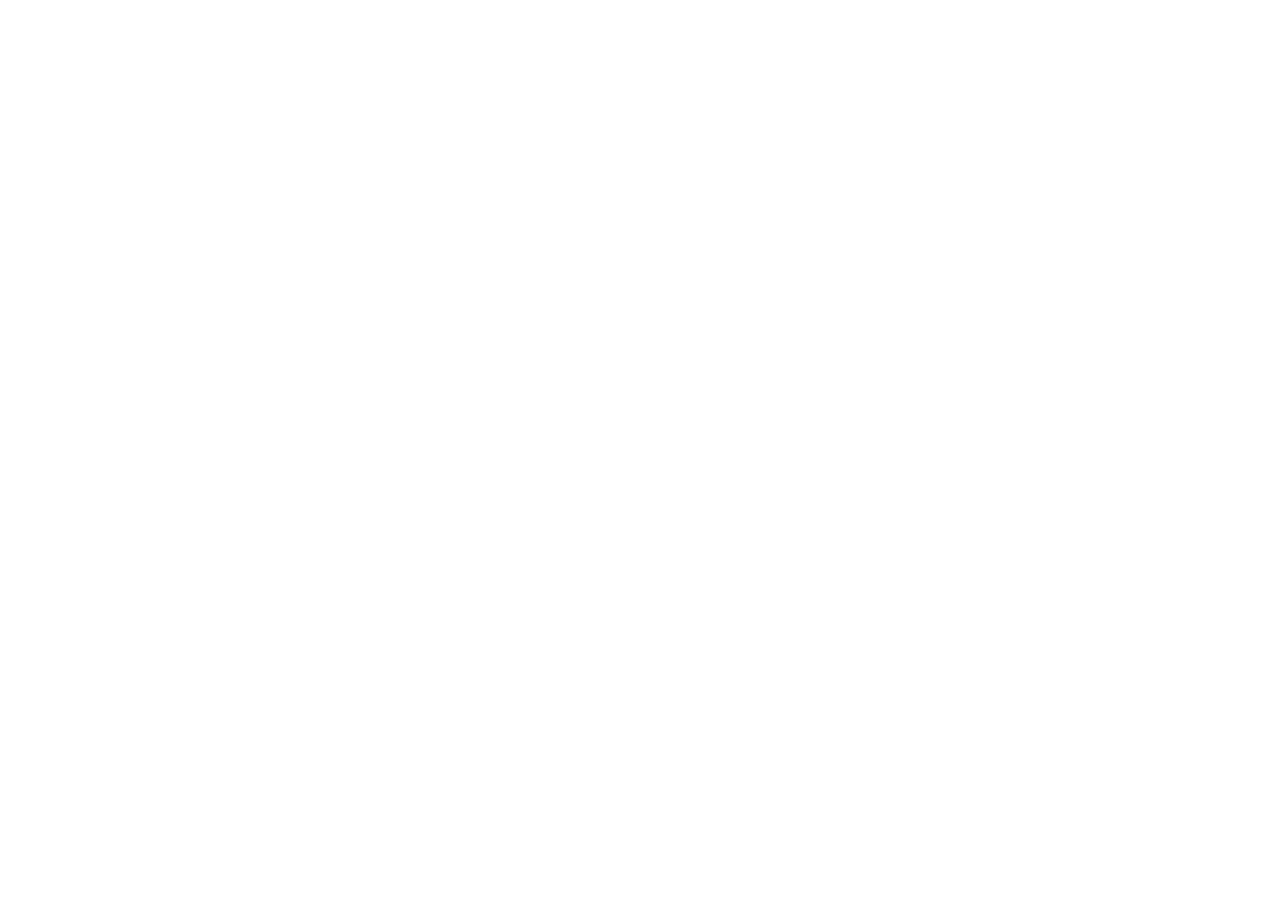
==== commit 4263e1c3: "Merge pull request #4 from MicahThePro/cursor/polish-profile-boards-mobile-11dd Polish profiles, lea" ====
--- a/index.html
+++ b/index.html
@@ -5,11 +5,9 @@
     <link rel="icon" type="image/svg+xml" href="./favicon.svg" />
     <meta name="viewport" content="width=device-width, initial-scale=1.0, viewport-fit=cover" />
     <title>GD List Roulette</title>
-    <script type="module" crossorigin src="./assets/App-D-9I2lbM.js"></script>
-    <script type="module" crossorigin src="./assets/main-CisJIml9.js"></script>
-    <link rel="stylesheet" crossorigin href="./assets/App-Dxd29VHm.css">
   </head>
   <body>
     <div id="root"></div>
+    <script type="module" src="/src/main.jsx"></script>
   </body>
 </html>
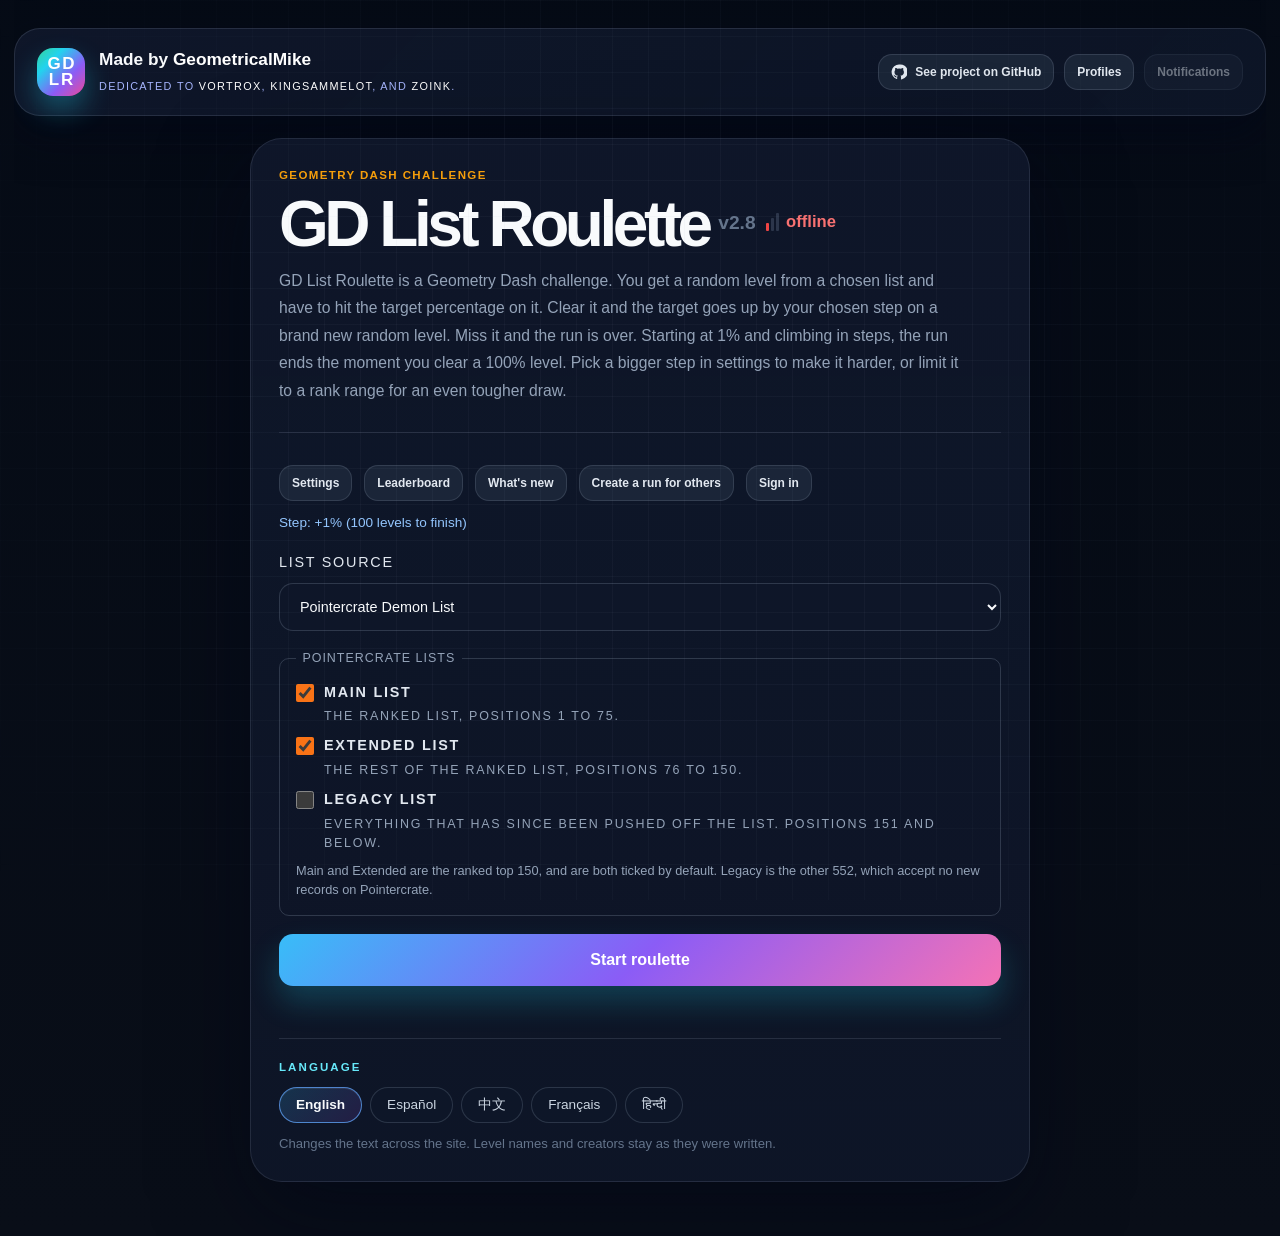
==== commit cdeca96d: "Updates" ====
--- a/index.html
+++ b/index.html
@@ -5,9 +5,11 @@
     <link rel="icon" type="image/svg+xml" href="./favicon.svg" />
     <meta name="viewport" content="width=device-width, initial-scale=1.0, viewport-fit=cover" />
     <title>GD List Roulette</title>
+    <script type="module" crossorigin src="./assets/App-D-9I2lbM.js"></script>
+    <script type="module" crossorigin src="./assets/main-es3mokAK.js"></script>
+    <link rel="stylesheet" crossorigin href="./assets/App-Dxd29VHm.css">
   </head>
   <body>
     <div id="root"></div>
-    <script type="module" src="/src/main.jsx"></script>
   </body>
 </html>
--- a/assets/App-Dxd29VHm.css
+++ b/assets/App-Dxd29VHm.css
@@ -0,0 +1 @@
+:root{color:#e2e8f0;--lightningcss-light: ;--lightningcss-dark:initial;color-scheme:dark;font-synthesis:none;text-rendering:optimizelegibility;-webkit-font-smoothing:antialiased;-moz-osx-font-smoothing:grayscale;background:radial-gradient(circle at 15% 0,#22d3ee2e,#0000 26%),radial-gradient(circle at 85% 10%,#a855f733,#0000 24%),radial-gradient(circle at 50% 100%,#ec489929,#0000 32%),#050b16;font-family:Inter,Segoe UI,Roboto,Helvetica,Arial,sans-serif;font-weight:400;line-height:1.5}*{box-sizing:border-box}html{scroll-behavior:smooth}body{color:#e2e8f0;background:linear-gradient(#050b16fa,#090e18),#050b16;min-width:0;min-height:100vh;margin:0;overflow-x:clip}body:before{content:"";pointer-events:none;background-image:linear-gradient(#94a3b80d 1px,#0000 1px),linear-gradient(90deg,#94a3b80d 1px,#0000 1px);background-size:36px 36px;position:fixed;inset:0;-webkit-mask-image:radial-gradient(circle,#000 42%,#0000 100%);mask-image:radial-gradient(circle,#000 42%,#0000 100%)}button,input,select,textarea{font:inherit}#root{min-height:100vh}h1,h2,h3,p{margin-top:0}.app-shell{width:min(1280px,100% - 28px);margin:0 auto;padding:28px 0 54px}.topbar{background:linear-gradient(135deg,#0f172af5,#0f172acc);border:1px solid #94a3b82e;border-radius:26px;flex:none;justify-content:space-between;align-items:center;gap:18px;margin-bottom:22px;padding:18px 22px;display:flex;box-shadow:0 18px 45px #02061780}.topbar-actions{flex-wrap:wrap;justify-content:flex-end;align-items:center;gap:10px;display:flex}.github-project-link{color:#e2e8f0;white-space:nowrap;justify-content:center;align-items:center;gap:8px;text-decoration:none;display:inline-flex}.github-project-link svg{flex:none;width:16px;height:16px}.brand-wrap{align-items:center;gap:14px;display:flex}.brand-mark{color:#fff;letter-spacing:.1em;background:linear-gradient(135deg,#34d399 0%,#22d3ee 28%,#8b5cf6 64%,#ec4899 100%);border-radius:16px;flex-direction:column;flex:none;justify-content:center;align-items:center;width:48px;height:48px;font-size:17px;font-weight:900;line-height:.95;display:inline-flex;box-shadow:0 14px 28px #22d3ee52}.brand-mark span{padding-left:.1em;display:block}.brand-wrap strong,.status-pill strong{color:#f8fafc;font-size:1.08rem;display:block}.brand-wrap small{color:#a5b4fc;letter-spacing:.12em;text-transform:uppercase;font-size:.68rem}.status-pill{background:#22c55e1a;border:1px solid #34d39957;border-radius:14px;flex-direction:column;align-items:flex-end;gap:4px;padding:10px 14px;display:flex}.status-pill span{text-transform:uppercase;color:#6ee7b7;letter-spacing:.14em;font-size:.6rem}.page-shell{justify-content:center;display:flex}.panel{background:linear-gradient(#0f172af2,#0f172ad1);border:1px solid #94a3b829;border-radius:32px;width:min(980px,100%);padding:28px;box-shadow:0 30px 90px #02061785}.hero-copy h1{letter-spacing:-.09em;color:#f8fafc;margin:0;font-size:clamp(2.8rem,6vw,5.2rem);line-height:.88}.worker-signal{vertical-align:.8em;color:#93c5fd;align-items:center;gap:.5em;margin-left:.5em;font-size:.26em;font-weight:700;display:inline-flex}.setup-form label{letter-spacing:.12em;text-transform:uppercase;color:#bfdbfe;gap:10px;font-size:.76rem;display:grid}.setup-form input,.setup-form select,.result-form input,.account-form input,.account-name-form input,.submit-field input,.submit-field select,.settings-field input,.modal-field textarea,.admin-gate input,.admin-note input,.admin-search input,.import-box textarea,.export-box textarea{box-sizing:border-box;color:#f8fafc;width:100%;font:inherit;background:#0f172ab3;border:1px solid #94a3b82e;border-radius:16px;padding:14px 16px;transition:border-color .14s,box-shadow .14s,background .14s}.setup-form input:focus,.setup-form select:focus,.result-form input:focus,.account-form input:focus,.account-name-form input:focus,.submit-field input:focus,.submit-field select:focus,.settings-field input:focus,.modal-field textarea:focus,.admin-gate input:focus,.admin-note input:focus,.admin-search input:focus,.import-box textarea:focus,.export-box textarea:focus{background:#0f172ad9;border-color:#67e8f9cc;outline:none;box-shadow:0 0 0 3px #22d3ee26}.lb-tabs,.lb-filters,.lb-part-filters{flex-wrap:wrap;gap:8px;display:flex}.lb-tabs{grid-area:tabs}.lb-filters{grid-area:filters}.lb-part-filters{grid-area:partfilters}.lb-filter,.lb-tab{color:#dbeafe;font:inherit;cursor:pointer;background:#0f172abf;border:1px solid #94a3b82e;border-radius:999px;justify-content:center;align-items:center;gap:7px;padding:8px 12px;font-size:.8rem;transition:background .15s,border-color .15s,color .15s,transform .15s;display:inline-flex}.lb-filter:hover,.lb-tab:hover{color:#f8fafc;border-color:#67e8f9b3;transform:translateY(-1px)}.lb-filter-active,.lb-tab-active{color:#f8fafc;background:linear-gradient(135deg,#22d3ee2e,#a855f72e);border-color:#67e8f9cc;font-weight:700}.lb-tab-count{color:#dbeafe;background:#94a3b82e;border-radius:999px;padding:0 6px;font-size:.7rem}.primary-button,.secondary-button,.danger-button{font:inherit;cursor:pointer;border:none;border-radius:14px;padding:14px 18px;font-weight:800;transition:transform .18s,opacity .18s,box-shadow .18s}.primary-button{color:#fff;background:linear-gradient(135deg,#22d3ee 0%,#8b5cf6 52%,#ec4899 100%);box-shadow:0 16px 30px #22d3ee38}.notification-button{justify-content:center;align-items:center;gap:10px;padding-right:18px;display:inline-flex;position:relative}.notification-badge{color:#fff;background:linear-gradient(135deg,#f59e0b,#ef4444);border:2px solid #0f172af2;border-radius:999px;justify-content:center;align-items:center;min-width:20px;height:20px;padding:0 6px;font-size:.7rem;font-weight:800;display:inline-flex;position:absolute;top:-8px;right:-8px;box-shadow:0 8px 18px #ef444447}.danger-button{color:#fecaca;background:#ef44441f;border:1px solid #f8717166}.primary-button:hover,.secondary-button:hover,.danger-button:hover{opacity:.98;transform:translateY(-1px)}@media (width>=1025px){.app-shell{flex-direction:column;min-height:100vh;display:flex;overflow:hidden auto}.page-shell{flex:1 0 auto;min-height:0}.page-shell>.panel{align-self:stretch}}.board-page{grid-template-rows:auto minmax(0,1fr) auto;gap:18px;max-width:1080px;min-height:0;display:grid}.board-page-bar{flex-wrap:wrap;justify-content:space-between;align-items:center;gap:16px;display:flex}.board-page-bar h2{color:#f8fafc;margin:0;font-size:clamp(1.4rem,2.4vw,2rem)}.board-page .export-box{flex:none}.hero-panel{gap:32px;max-width:780px;margin:0 auto;display:grid}.hero-panel-wide{max-width:1080px}.board-section{grid-template-rows:minmax(0,1fr) auto;gap:16px;height:100%;min-height:0;display:grid}.hero-columns{grid-template-columns:minmax(0,1fr);align-items:start;gap:28px;display:grid}.hero-column{align-content:start;gap:20px;display:grid}.hero-copy{border-bottom:1px solid #94a3b829;align-content:start;gap:0;padding-bottom:28px;display:grid}.hero-copy h1{letter-spacing:-.07em;margin:10px 0 12px;font-size:clamp(2.7rem,5vw,4.5rem);line-height:.95}.hero-version{letter-spacing:0;color:#64748b;vertical-align:.9em;margin-left:.5em;font-size:.3em;font-weight:600;display:inline-block}.pc-parts-badge{color:#cbd5e1;letter-spacing:.02em;white-space:nowrap;vertical-align:.1em;background:#94a3b81f;border:1px solid #94a3b859;border-radius:999px;margin-left:.5em;padding:.1em .5em;font-size:.72rem;font-style:normal;font-weight:600;display:inline-block}.pointercrate-parts{border:1px solid #94a3b840;border-radius:10px;flex-direction:column;gap:.6rem;margin:0;padding:.85rem 1rem 1rem;display:flex}.pointercrate-parts legend{letter-spacing:.08em;text-transform:uppercase;color:#94a3b8;padding:0 .4rem;font-size:.78rem}.pointercrate-parts .settings-toggle-row{align-items:flex-start}.pointercrate-parts-hint{color:#94a3b8;font-size:.8rem;line-height:1.45;display:block}.worker-signal{letter-spacing:0;vertical-align:.9em;color:#64748b;cursor:help;-webkit-user-select:none;user-select:none;align-items:center;gap:.45em;margin-left:.6em;font-size:.26em;font-weight:600;display:inline-flex}.worker-signal-bars{align-items:flex-end;gap:2px;height:18px;display:inline-flex}.worker-signal-bars span{background:#64748b59;border-radius:1px;width:3px;display:block}.worker-signal-text{white-space:nowrap}.worker-signal-good .worker-signal-bars span.lit{background:#22c55e}.worker-signal-good .worker-signal-text{color:#4ade80}.worker-signal-slow .worker-signal-bars span.lit{background:#f59e0b}.worker-signal-slow .worker-signal-text{color:#fbbf24}.worker-signal-none .worker-signal-bars span.lit{background:#ef4444}.worker-signal-none .worker-signal-text{color:#f87171}.eyebrow{color:#f59e0b;text-transform:uppercase;letter-spacing:.12em;margin:0;font-size:.72rem;font-weight:700}.lead{color:#94a3b8;max-width:44ch;margin:0;font-size:.98rem;line-height:1.75}@media (width>=1025px){.home-page .lead{max-width:78ch}}.setup-form{gap:18px;display:grid}.setup-form label{color:#e2e8f0;gap:10px;font-size:.9rem;display:grid}.setup-form input,.setup-form select{box-sizing:border-box;color:#f8fafc;width:100%;font:inherit;background:#0f172acc;border:1px solid #94a3b83d;border-radius:14px;padding:14px 16px}.range-row{grid-template-columns:repeat(2,minmax(0,1fr));gap:12px;display:grid}.range-row label{gap:8px;display:grid}.lb-badge{color:#e0f2fe;font-variant-numeric:tabular-nums;background:#38bdf838;border-radius:999px;margin-left:8px;padding:1px 7px;font-size:.72rem}.leaderboard{background:#0f172a99;border:1px solid #94a3b82e;border-radius:24px;grid-template-rows:auto auto auto minmax(0,1fr) auto auto;grid-template-areas:"tabs""filters""partfilters""list""note""actions";gap:16px;min-height:0;padding:22px;display:grid;box-shadow:inset 0 1px #ffffff08,0 16px 40px #02061738}.lb-tabs{flex-wrap:wrap;grid-area:tabs;gap:8px;display:flex}.lb-filters{flex-wrap:wrap;grid-area:filters;gap:8px;display:flex}.lb-part-filters{flex-wrap:wrap;grid-area:partfilters;gap:8px;display:flex}.lb-filter{color:#cbd5e1;font:inherit;cursor:pointer;background:#0f172ab3;border:1px solid #94a3b838;border-radius:999px;padding:6px 12px;font-size:.78rem;transition:all .18s}.lb-filter:hover{color:#e0f2fe;border-color:#7dd3fc99;transform:translateY(-1px)}.lb-filter-active{color:#f8fafc;background:linear-gradient(135deg,#38bdf82e,#a855f724);border-color:#60a5fabf;font-weight:600;box-shadow:inset 0 1px #ffffff14}.lb-empty{color:#94a3b8;grid-area:list;align-self:start;margin:0;font-size:.9rem;line-height:1.6}.lb-list{overscroll-behavior:contain;grid-area:list;align-content:start;gap:8px;min-height:0;padding-right:4px;display:grid;overflow-y:auto}.lb-note{color:#64748b;grid-area:note;margin:0;font-size:.75rem}.leaderboard>.action-row{grid-area:actions}.lb-tab{color:#cbd5e1;font:inherit;cursor:pointer;background:#0f172acc;border:1px solid #94a3b847;border-radius:999px;align-items:center;gap:7px;padding:7px 12px;font-size:.85rem;display:inline-flex}.lb-tab:hover{color:#e0f2fe;border-color:#7dd3fc80}.lb-tab-active{color:#e0f2fe;background:#38bdf833;border-color:#38bdf8;font-weight:600}.lb-tab-count{font-variant-numeric:tabular-nums;background:#94a3b838;border-radius:999px;padding:0 6px;font-size:.72rem}.board-section .stats-grid{grid-template-columns:repeat(auto-fit,minmax(150px,1fr));gap:12px}.board-section .stat-card{border-radius:14px;padding:14px 16px}.board-section .history-thumb{width:96px;height:55px}.board-section .history-item{grid-template-columns:96px 1fr auto;align-items:center}.board-section .history-thumb,.board-section .history-index{align-self:center}.lb-row{background:#02061780;border:1px solid #94a3b829;border-radius:14px;grid-template-columns:40px minmax(0,1fr) auto;align-items:center;gap:14px;padding:12px 14px;display:grid}.lb-row:hover{border-color:#7dd3fc59}.lb-rank{color:#64748b;font-variant-numeric:tabular-nums;text-align:center;font-size:.95rem;font-weight:600}.lb-main{min-width:0;color:inherit;font:inherit;text-align:left;cursor:pointer;background:0 0;border:0;gap:3px;padding:0;display:grid}.lb-top{align-items:center;gap:10px;display:flex}.lb-top strong{color:#fff;font-variant-numeric:tabular-nums;font-size:1.05rem}.lb-handle{color:#64748b;font-size:.82rem}.lb-status{letter-spacing:.04em;text-transform:uppercase;border-radius:999px;padding:2px 8px;font-size:.68rem;font-style:normal;font-weight:600}.lb-status-completed{color:#86efac;background:#22c55e29}.lb-status-gaveup{color:#c4b5fd;background:#a78bfa2e}.lb-status-failed{color:#fca5a5;background:#ef444429}.lb-sub,.lb-when{color:#94a3b8;text-overflow:ellipsis;white-space:nowrap;font-size:.78rem;overflow:hidden}.lb-when{color:#64748b}.lb-delete{color:#fca5a5;font:inherit;cursor:pointer;background:0 0;border:1px solid #f8717152;border-radius:10px;padding:6px 10px;font-size:.76rem}.lb-delete:hover{color:#fecaca;background:#ef444429}.lb-detail-wrap{display:grid}.lb-detail{background:#0f172a99;border:1px solid #94a3b82e;border-radius:20px;grid-template-rows:auto auto auto auto minmax(0,1fr);grid-template-areas:"head""stats""reasons""label""levels";gap:18px;min-height:0;padding:22px;display:grid}.lb-detail>.lb-detail-head{grid-area:head}.lb-detail>.stats-grid{grid-area:stats}.lb-detail>.results-section-label{grid-area:label}.lb-detail>.skip-breakdown{grid-area:reasons}.lb-detail>.history-list{overscroll-behavior:contain;grid-area:levels;min-height:0;overflow-y:auto}.lb-detail-head{grid-template-columns:auto minmax(0,1fr) auto;align-items:center;gap:12px;display:grid}.lb-back{color:#e2e8f0;font:inherit;cursor:pointer;background:#0f172acc;border:1px solid #94a3b847;border-radius:10px;padding:7px 12px;font-size:.85rem}.lb-back:hover{border-color:#7dd3fc80}.lb-detail-title{gap:2px;min-width:0;display:grid}.lb-detail-title strong{color:#fff;text-overflow:ellipsis;white-space:nowrap;overflow:hidden}.lb-detail-title span{color:#94a3b8;font-size:.78rem}.settings-row{flex-wrap:wrap;align-items:center;gap:12px;min-width:0;max-width:100%;display:flex}.settings-summary{color:#93c5fd;overflow-wrap:anywhere;min-width:0;font-size:.85rem}.profile-card{gap:18px;display:grid}.profile-run-panel{gap:12px;display:grid}.profile-run-nav{color:#cbd5e1;letter-spacing:.06em;text-transform:uppercase;justify-content:space-between;align-items:center;gap:12px;font-size:.8rem;display:flex}.profile-run-slider{grid-template-columns:repeat(auto-fit,minmax(min(100%,160px),1fr));gap:12px;display:grid}.profile-run-card{text-align:center;background:#0f172a94;border:1px solid #94a3b833;border-radius:18px;gap:8px;min-height:150px;padding:16px 14px;display:grid;box-shadow:inset 0 1px #ffffff0a}.profile-run-score{color:#f8fafc;font-size:1.35rem;font-weight:700}.profile-run-source{color:#93c5fd;letter-spacing:.06em;text-transform:uppercase;font-size:.76rem}.profile-run-meta{color:#cbd5e1;font-size:.78rem}.profile-run-number{color:#f8fafc;font-variant-numeric:tabular-nums;border-top:1px solid #94a3b82e;margin-top:auto;padding-top:8px;font-weight:700}.profile-header{background:#0f172a99;border:1px solid #94a3b82e;border-radius:20px;flex-wrap:wrap;justify-content:space-between;align-items:center;gap:16px;padding:18px 20px;display:flex}.profile-badges{flex-wrap:wrap;align-items:center;gap:8px;margin-top:10px;display:flex}.profile-badge{overflow-wrap:anywhere;border:1px solid #0f172a40;border-radius:999px;align-items:center;min-height:25px;padding:4px 10px;font-size:.78rem;font-weight:750;line-height:1.2;display:inline-flex}.profile-summary{grid-template-columns:repeat(auto-fit,minmax(min(100%,140px),1fr));gap:12px;display:grid}.profile-summary div{text-align:center;background:#0f172a80;border:1px solid #94a3b824;border-radius:16px;gap:5px;padding:16px 14px;display:grid}.profile-summary strong{color:#f8fafc;font-size:1.15rem}.profile-summary span{color:#9fb7d8;text-transform:uppercase;letter-spacing:.08em;font-size:.75rem}.user-results-wrap{gap:18px;display:grid}.user-grid{grid-template-columns:repeat(auto-fit,minmax(min(100%,160px),1fr));gap:14px;display:grid}.user-card{color:#f8fafc;text-align:left;cursor:pointer;background:#0f172a94;border:1px solid #94a3b833;border-radius:18px;justify-items:start;gap:6px;padding:18px 16px;transition:border-color .15s,transform .15s,background .15s;display:grid}.user-card:hover{background:#0f172ab8;border-color:#67e8f9bf;transform:translateY(-1px)}.user-card-avatar{color:#cffafe;background:linear-gradient(135deg,#22d3ee33,#a855f73d);border-radius:12px;justify-content:center;align-items:center;width:36px;height:36px;font-weight:800;display:inline-flex}.user-card strong{font-size:1.02rem}.user-card small,.user-card span{color:#cbd5e1}.pagination{flex-wrap:wrap;justify-content:center;gap:8px;display:flex}.page-button{color:#e2e8f0;cursor:pointer;background:#0f172aa3;border:1px solid #94a3b82e;border-radius:10px;min-width:36px;min-height:36px}.page-button-active{color:#f8fafc;background:#22d3ee1f;border-color:#67e8f9bf}.notification-list{gap:12px;display:grid}.notification-item{text-align:left;color:#f8fafc;cursor:pointer;background:linear-gradient(#0f172ab8,#0f172a7a);border:1px solid #94a3b82e;border-radius:18px;gap:8px;width:100%;padding:18px 20px;display:grid;box-shadow:inset 0 1px #94a3b814}.notification-item.unread{background:linear-gradient(#0c94882e,#0f172a94);border-color:#67e8f999}.notification-item strong{color:#f8fafc;font-size:1rem;line-height:1.4}.notification-item span,.notification-item small{color:#cbd5e1}.notification-item small{opacity:.82}.split-fields{grid-template-columns:1fr auto;align-items:end;gap:14px;display:grid}.toggle-row{background:#0f172ab3;border:1px solid #94a3b833;border-radius:14px;justify-content:center;align-items:center;gap:10px;min-height:56px;padding:0 16px;display:flex!important}.toggle-row input{accent-color:#f97316;width:18px;height:18px}.modal-backdrop{z-index:50;background:#020617e0;justify-content:center;align-items:safe center;padding:20px;display:flex;position:fixed;inset:0;overflow-y:auto}.modal{overscroll-behavior:contain;text-align:center;background:#0f172af7;border:1px solid #94a3b838;border-radius:20px;gap:14px;width:min(420px,100%);max-height:calc(100dvh - 40px);padding:26px 24px;display:grid;overflow-y:auto;box-shadow:0 24px 60px #02061799}.modal h2{color:#f8fafc;margin:0;font-size:1.4rem;line-height:1.2}.modal p{color:#94a3b8;margin:0;font-size:.92rem;line-height:1.6}.modal-actions{flex-wrap:wrap;gap:10px;margin-top:4px;display:flex}.modal-actions button{flex:160px}.export-box{background:#0f172a99;border:1px solid #94a3b82e;border-radius:14px;gap:8px;padding:14px;display:grid}.export-status{color:#93c5fd;margin:0;font-size:.85rem;line-height:1.5}.export-box textarea{box-sizing:border-box;resize:vertical;color:#7dd3fc;width:100%;font:inherit;background:#0f172ad9;border:1px solid #94a3b833;border-radius:12px;padding:12px 14px;font-size:.72rem}.changelog{text-align:left;grid-template-rows:auto minmax(0,1fr) auto;gap:0;width:min(680px,100%);max-height:min(84vh,760px);padding:0}.changelog-head{border-bottom:1px solid #94a3b829;justify-content:space-between;align-items:flex-start;gap:16px;padding:22px 24px 16px;display:flex}.changelog-head h2{color:#f8fafc;margin:4px 0 0;font-size:1.5rem;line-height:1.2}.changelog-list{overscroll-behavior:contain;align-content:start;gap:4px;min-height:0;padding:8px 24px 16px;display:grid;overflow-y:auto}.changelog-entry{border-bottom:1px solid #94a3b81a;padding:18px 0}.changelog-entry:last-child{border-bottom:0}.changelog-entry-head{align-items:center;gap:8px;margin-bottom:6px;display:flex}.changelog-version{color:#bae6fd;letter-spacing:.04em;background:#38bdf829;border:1px solid #38bdf84d;border-radius:999px;padding:2px 9px;font-size:.72rem;font-weight:700}.changelog-new{color:#fdba74;letter-spacing:.06em;text-transform:uppercase;background:#f973162e;border:1px solid #f9731666;border-radius:999px;padding:2px 9px;font-size:.7rem;font-weight:800}.changelog-play{color:#cbd5e1;white-space:nowrap;border:1px solid #94a3b866;border-radius:999px;margin-left:auto;padding:3px 10px;font-size:.72rem;font-weight:600;text-decoration:none;transition:border-color .15s,color .15s,background .15s}.changelog-play:hover{color:#bae6fd;background:#38bdf81a;border-color:#38bdf8b3}.changelog-play-missing{color:#64748b;cursor:default;border-color:#94a3b82e}.changelog-play-missing:hover{color:#64748b;background:0 0;border-color:#94a3b82e}.changelog-play-note{color:#64748b;margin:10px 0 0;font-size:.76rem;line-height:1.5}.changelog-entry h3{color:#f1f5f9;margin:0 0 4px;font-size:1.08rem;font-weight:700;line-height:1.3}.changelog-summary{color:#94a3b8;margin:0 0 10px;font-size:.88rem;line-height:1.6}.changelog-entry ul{gap:7px;margin:0;padding:0;list-style:none;display:grid}.changelog-entry li{color:#cbd5e1;padding-left:18px;font-size:.86rem;line-height:1.55;position:relative}.changelog-entry li:before{content:"";background:#38bdf8a6;border-radius:50%;width:6px;height:6px;position:absolute;top:.55em;left:2px}.changelog-foot{color:#64748b;border-top:1px solid #94a3b829;margin:0;padding:14px 24px 18px;font-size:.76rem;line-height:1.5}.settings-dialog{text-align:left;grid-template-rows:auto minmax(0,1fr);gap:0;width:min(440px,100%);max-height:calc(100dvh - 24px);padding:0;overflow:hidden}.settings-dialog:focus,.settings-dialog:focus-visible{outline:none}.settings-dialog-body{overscroll-behavior:contain;gap:10px;min-height:0;padding:20px 24px 24px;display:grid;overflow-y:auto}.custom-run-backdrop{align-items:center;padding:12px;overflow-y:auto}.custom-run-builder{text-align:left;grid-template-rows:auto minmax(0,1fr);gap:0;width:min(980px,100%);max-height:calc(100dvh - 24px);padding:0;overflow:hidden}.custom-run-builder-head{border-bottom:1px solid #94a3b829;justify-content:space-between;align-items:flex-start;gap:16px;padding:18px 22px;display:flex}.custom-run-builder-head h2,.custom-run-builder h3{color:#f8fafc;margin:4px 0}.custom-run-builder-head p:not(.eyebrow),.custom-run-order-head p{color:#94a3b8;margin:4px 0 0;font-size:.84rem;line-height:1.5}.custom-run-builder-body{overscroll-behavior:contain;min-height:0;padding:16px 20px 20px;overflow-y:auto}.custom-run-columns{grid-template-columns:repeat(2,minmax(0,1fr));gap:20px;display:grid}.custom-run-editor,.custom-run-rank-field,.custom-run-rules,.custom-run-order{align-content:start;gap:12px;min-width:0;display:grid}.custom-run-builder select,.custom-run-builder input:not([type=checkbox]){box-sizing:border-box;color:#f8fafc;width:100%;font:inherit;background:#0f172acc;border:1px solid #94a3b83d;border-radius:12px;padding:11px 13px}.custom-run-builder input[type=number]{--lightningcss-light: ;--lightningcss-dark:initial;color-scheme:dark}.custom-run-preview{background:#0f172a8f;border:1px solid #94a3b82e;border-radius:14px;grid-template-columns:120px minmax(0,1fr);align-items:center;gap:12px;min-width:0;padding:10px;display:grid}.custom-run-preview img,.custom-run-preview-placeholder{aspect-ratio:16/9;object-fit:cover;background:#94a3b81a;border-radius:9px;width:120px}.custom-run-preview-placeholder{box-sizing:border-box;color:#94a3b8;text-align:center;place-items:center;padding:8px;font-size:.7rem;display:grid}.custom-run-preview>div:last-child{gap:4px;min-width:0;display:grid}.custom-run-preview strong,.custom-run-order li>span{overflow-wrap:anywhere;color:#f8fafc}.custom-run-preview span,.custom-run-preview small{color:#94a3b8;font-size:.78rem}.custom-run-rules{border-top:1px solid #94a3b829;margin-top:8px;padding-top:14px}.custom-run-rules h3,.custom-run-order h3{margin:0;font-size:1rem}.custom-run-rules .settings-field small{color:#94a3b8;letter-spacing:0;text-transform:none;font-size:.75rem;line-height:1.4}.custom-run-order{background:#0f172a80;border:1px solid #94a3b82e;border-radius:16px;padding:16px}.custom-run-order ol{gap:8px;max-height:450px;margin:0;padding:0;list-style:none;display:grid;overflow-y:auto}.custom-run-order li{background:#02061747;border:1px solid #94a3b824;border-radius:10px;justify-content:space-between;align-items:center;gap:8px;min-width:0;padding:8px 10px;display:flex}.custom-run-order li>span{min-width:0;font-size:.84rem}.custom-run-order li small{color:#93c5fd;white-space:nowrap}.custom-run-order li>div{flex:none;gap:4px;display:flex}.custom-run-order li button{color:#e2e8f0;cursor:pointer;background:#1e293be6;border:1px solid #94a3b833;border-radius:8px;width:30px;height:30px}.custom-run-order li button:disabled{opacity:.4;cursor:not-allowed}.custom-run-builder-actions{justify-content:flex-end;margin-top:16px}.custom-run-share{gap:12px;min-height:0;padding:22px;display:grid;overflow-y:auto}.custom-run-share h3{margin:0}.custom-run-share label{color:#bfdbfe;gap:8px;font-size:.82rem;display:grid}.custom-run-landing{text-align:left;gap:16px;max-width:760px;display:grid}.custom-run-landing h1{color:#f8fafc;margin:0}.custom-run-rules-summary{grid-template-columns:repeat(2,minmax(0,1fr));gap:10px;display:grid}.custom-run-rules-summary>div{background:#0f172a8f;border:1px solid #94a3b829;border-radius:12px;gap:5px;padding:14px;display:grid}.custom-run-rules-summary span{color:#94a3b8;font-size:.76rem}.custom-run-rules-summary strong{color:#f8fafc}@media (width<=720px){.custom-run-backdrop{align-items:flex-start;padding:8px}.custom-run-builder{border-radius:16px;max-height:calc(100dvh - 16px)}.custom-run-builder-head{padding:14px}.custom-run-builder-body{padding:12px}.custom-run-columns{grid-template-columns:minmax(0,1fr);gap:14px}.custom-run-order ol{max-height:260px}}@media (width<=480px){.custom-run-preview{grid-template-columns:86px minmax(0,1fr);gap:9px}.custom-run-preview img,.custom-run-preview-placeholder{width:86px}.custom-run-rules-summary{grid-template-columns:minmax(0,1fr)}.custom-run-share{padding:14px}}.settings-section{border-bottom:1px solid #94a3b829;gap:10px;min-width:0;padding-bottom:10px;display:grid}.settings-note-footer{align-self:start}.settings-field{color:#e2e8f0;gap:10px;font-size:.9rem;display:grid}.settings-field input{box-sizing:border-box;color:#f8fafc;width:100%;font:inherit;background:#0f172acc;border:1px solid #94a3b83d;border-radius:14px;padding:13px 15px}.settings-hint{color:#93c5fd;margin:0;font-size:.82rem;line-height:1.5}.settings-note{color:#64748b;margin:0;font-size:.76rem;line-height:1.5}.modal-wide{width:min(560px,100%)}.modal-field{display:grid}.modal-field textarea{box-sizing:border-box;resize:vertical;color:#f8fafc;width:100%;font:inherit;background:#0f172ad9;border:1px solid #94a3b833;border-radius:12px;padding:12px 14px;font-size:.8rem}.import-success{color:#86efac;background:#22c55e1f;border:1px solid #22c55e47;border-radius:10px;align-items:center;width:fit-content;max-width:100%;padding:10px 12px;font-size:.82rem;display:inline-flex}.primary-button,.secondary-button{font:inherit;cursor:pointer;border:none;border-radius:14px;padding:14px 18px;font-weight:700;transition:background .18s,border-color .18s,opacity .18s}.primary-button{color:#fff;background:linear-gradient(135deg,#38bdf8 0%,#8b5cf6 50%,#f472b6 100%)}.secondary-button{color:#e2e8f0;background:#1e293bd9;border:1px solid #94a3b833}.danger-button{font:inherit;cursor:pointer;color:#fecaca;background:#ef444429;border:1px solid #f8717173;border-radius:14px;padding:14px 18px;font-weight:700;transition:background .18s,opacity .18s}.danger-button:hover,.primary-button:hover,.secondary-button:hover{opacity:.96}.changelog-close{flex:none;justify-content:center;align-items:center;height:40px;padding:0 16px;line-height:1;display:inline-flex}.timer-countdown{font-variant-numeric:tabular-nums}.timer-countdown-urgent{color:#fca5a5;background:#ef444424;border-color:#ef444466}.settings-divider{border:0;border-top:1px solid #94a3b829;margin:6px 0}.settings-toggle-row{color:#e2e8f0;cursor:pointer;align-items:flex-start;gap:12px;font-size:.9rem;display:flex!important}.settings-toggle-row input{accent-color:#f97316;cursor:pointer;flex:none;width:18px;height:18px;margin:2px 0 0}.settings-toggle-row span{gap:4px;display:grid}.settings-toggle-row small{color:#94a3b8;font-size:.78rem;line-height:1.5}.settings-censor-warning{color:#fcd34d;background:#f59e0b1f;border:1px solid #f59e0b4d;border-radius:10px;margin:0;padding:10px 12px;font-size:.8rem;line-height:1.55;display:block}.skip-picker{width:min(380px,100%)}.skip-reason-list{gap:8px;margin-top:4px;display:grid}.skip-reason-button{color:#e2e8f0;width:100%;font:inherit;cursor:pointer;text-align:left;background:#02061799;border:1px solid #94a3b83d;border-radius:12px;padding:12px 16px;font-weight:600}.skip-reason-button:hover{color:#e0f2fe;background:#38bdf81f;border-color:#7dd3fc80}.skip-breakdown{gap:10px;margin:-4px 0;display:grid}.skip-reason-chips{flex-wrap:wrap;gap:8px;display:flex}.skip-reason-chip{color:#bae6fd;background:#38bdf81f;border:1px solid #38bdf847;border-radius:999px;align-items:center;gap:8px;padding:5px 12px;font-size:.8rem;font-weight:600;display:inline-flex}.skip-reason-chip-count{color:#7dd3fc;font-variant-numeric:tabular-nums}.status-panel,.results-panel{gap:22px;display:grid}.recording-reminder{color:#cbd5e1;background:#0ea5e914;border:1px solid #7dd3fc47;border-radius:12px;gap:5px;padding:12px 15px;font-size:.86rem;line-height:1.5;display:grid}.recording-reminder strong{color:#bae6fd}.status-header{justify-content:space-between;align-items:center;gap:16px;display:flex}.status-header h2,.results-panel h2{margin:8px 0 0;font-size:clamp(2rem,3vw,3rem)}.badge{color:#7dd3fc;text-transform:capitalize;background:#0ea5e91f;border:1px solid #0ea5e933;border-radius:999px;align-items:center;padding:8px 12px;display:inline-flex}.level-card{background:linear-gradient(135deg,#3b82f626,#a855f71f);border:1px solid #94a3b82e;border-radius:22px;padding:22px 24px}.level-meta{color:#e0f2fe;text-transform:uppercase;letter-spacing:.12em;text-shadow:0 0 18px #7dd3fc59;margin:0 0 12px;font-size:clamp(.9rem,1.2vw,1.3rem);font-weight:900}.level-badges{flex-wrap:wrap;gap:8px;margin:-4px 0 14px;display:flex}.level-rate,.level-version{letter-spacing:.06em;border-radius:999px;padding:4px 12px;font-size:.82rem;font-weight:800;line-height:1.4;display:inline-block}.level-rate-tps{color:#fde68a;background:#f59e0b2e;border:1px solid #f59e0b66}.level-rate-fps{color:#a5f3fc;background:#22d3ee29;border:1px solid #22d3ee5c}.level-version{color:#ddd6fe;background:#8b5cf62e;border:1px solid #a78bfa66}.level-card h3{margin:0 0 10px;font-size:clamp(1.9rem,3vw,2.7rem);line-height:1.1}.level-card p{color:#dbeafe;margin:0}.level-thumbnail-link{margin-bottom:18px;display:block}.level-thumbnail{border:1px solid #94a3b82e;border-radius:18px;width:100%;max-width:520px;display:block;box-shadow:0 18px 40px #0f172a40}.level-id-link{color:#7dd3fc;letter-spacing:.04em;margin-top:10px;font-size:.82rem;font-weight:700;text-decoration:none;display:inline-flex}.level-id-button{appearance:none;cursor:pointer;text-align:left;background:0 0;border:none;padding:0}.copy-toast{color:#bbf7d0;letter-spacing:.04em;background:#22c55e24;border:1px solid #22c55e42;border-radius:999px;align-items:center;width:fit-content;margin-top:10px;padding:6px 10px;font-size:.72rem;font-weight:700;display:inline-flex}.level-id-link:hover,.level-id-button:hover{text-decoration:underline}.result-form{gap:18px;display:grid}.result-form label{color:#e2e8f0;gap:10px;display:grid}.result-form input{box-sizing:border-box;color:#fff;width:min(220px,100%);font:inherit;background:#0f172abf;border:1px solid #94a3b838;border-radius:12px;padding:12px 14px}.validation-message{color:#fca5a5;background:#ef44441f;border:1px solid #ef444447;border-radius:10px;align-items:center;width:fit-content;max-width:100%;padding:10px 12px;font-size:.82rem;display:inline-flex}.roulette-layout{grid-template-columns:minmax(0,1.7fr) minmax(300px,.9fr);align-items:stretch;gap:22px;display:grid}.challenge-panel{flex-direction:column;place-self:stretch end;gap:14px;width:100%;max-width:420px;height:clamp(300px,100vh - 250px,732px);min-height:0;padding:22px 18px 18px;display:flex}.challenge-header{gap:6px;display:grid}.challenge-header h3{margin:0;font-size:1.8rem;line-height:1.2}.challenge-list{flex:1;gap:10px;height:100%;min-height:0;padding-right:4px;display:grid;overflow-y:auto}.challenge-list::-webkit-scrollbar{width:7px}.challenge-list::-webkit-scrollbar-thumb{background:#94a3b847;border-radius:999px}.challenge-list::-webkit-scrollbar-track{background:0 0}.challenge-item{background:#0f172a85;border:1px solid #94a3b824;border-radius:12px;grid-template-columns:74px minmax(0,1fr);align-items:center;gap:12px;min-height:90px;padding:10px 12px;display:grid}.challenge-item.is-current{background:#f9731614;border-color:#f9731666}.challenge-thumb{object-fit:cover;border:1px solid #94a3b82e;border-radius:10px;width:66px;height:66px}.challenge-thumb-empty{background:linear-gradient(135deg,#94a3b824,#94a3b808);border-color:#94a3b824;display:block}.challenge-copy{align-content:center;gap:3px;min-width:0;display:grid}.challenge-copy strong,.challenge-copy span,.challenge-copy small{text-overflow:ellipsis;white-space:normal;line-height:1.25;overflow:hidden}.challenge-copy strong{color:#f8fafc;font-size:1.08rem;font-weight:700}.challenge-copy span{color:#cbd5e1;font-size:.8rem}.challenge-copy small{color:#93c5fd;font-size:.72rem}.action-row{flex-wrap:wrap;flex:none;align-content:flex-start;align-items:center;gap:12px;height:auto;display:flex}.action-row>*{justify-content:center;align-self:center;align-items:center;height:46px;min-height:46px;padding-block:0;display:inline-flex}.status-actions{flex:none;align-items:center;gap:10px;height:auto;display:flex}.status-actions>*{border-radius:12px;flex:none;justify-content:center;align-self:center;align-items:center;height:46px;min-height:46px;padding-block:0;line-height:1;display:inline-flex}.small-button{padding:8px 12px;font-size:.75rem}.stats-grid{grid-template-columns:repeat(3,minmax(0,1fr));gap:14px;display:grid}.stat-card{background:#0f172ad1;border:1px solid #94a3b82e;border-radius:18px;gap:6px;padding:18px 20px;display:grid}.stat-card span{color:#cbd5e1;text-transform:uppercase;letter-spacing:.08em;font-size:.74rem}.stat-card strong{color:#fff;font-size:clamp(1.4rem,2vw,2.1rem)}.stat-value-small{overflow-wrap:anywhere;line-height:1.3;font-size:clamp(1rem,1.4vw,1.25rem)!important}.results-section-label{color:#94a3b8;text-transform:uppercase;letter-spacing:.14em;margin:6px 0 -4px;font-size:.74rem}.history-list{overscroll-behavior:contain;align-content:start;gap:10px;min-height:0;display:grid;overflow-y:auto}.history-item{color:#e2e8f0;background:#0f172a99;border:1px solid #94a3b829;border-radius:12px;grid-template-columns:72px 1fr auto;grid-template-areas:"thumb index result""thumb copy result""thumb time time";align-items:center;gap:4px 12px;padding:12px 14px;display:grid}.history-thumb{object-fit:cover;background:#0f172acc;border:1px solid #94a3b833;border-radius:8px;grid-area:thumb;align-self:center;width:72px;height:41px}.history-thumb-empty{background:linear-gradient(135deg,#94a3b829,#94a3b80a);display:block}.history-index{color:#94a3b8;font-variant-numeric:tabular-nums;grid-area:index;align-self:center;font-size:.85rem}.history-copy{grid-area:copy;gap:2px;min-width:0;display:grid}.history-copy strong{-webkit-line-clamp:2;line-clamp:2;color:#fff;overflow-wrap:anywhere;-webkit-box-orient:vertical;font-size:.98rem;font-weight:700;line-height:1.3;display:-webkit-box;overflow:hidden}.history-copy small{color:#93c5fd;font-size:.8rem;font-weight:500}.history-result{white-space:nowrap;letter-spacing:.04em;text-transform:uppercase;border-radius:999px;grid-area:result;align-self:center;padding:4px 10px;font-size:.76rem;font-style:normal;font-weight:600}.history-result-success{color:#86efac;background:#22c55e24}.history-result-failure{color:#fca5a5;background:#ef444424}.history-result-skipped{color:#fcd34d;background:#fbbf2424}.history-result-gaveup{color:#c4b5fd;background:#a78bfa29}.history-result-timeout{color:#fdba74;background:#f9731629}.history-item-final{background:#1e1b4b8c;border-color:#a78bfa73;margin-top:4px}.history-item-final .history-copy small{color:#c4b5fd}.history-time{color:#93c5fd;font-variant-numeric:tabular-nums;text-align:right;grid-area:time;min-width:52px;font-size:.85rem}@media (width<=1024px){.hero-columns,.roulette-layout{grid-template-columns:minmax(0,1fr);gap:22px}.challenge-panel{justify-self:stretch;max-width:none;height:auto;max-height:70vh}.stats-grid{grid-template-columns:repeat(2,minmax(0,1fr))}.board-section .stats-grid{grid-template-columns:repeat(auto-fit,minmax(140px,1fr))}}@media (width<=760px){.app-shell{width:min(1200px,100% - 20px);padding:14px 0 calc(40px + env(safe-area-inset-bottom))}.topbar,.status-header{flex-direction:column;align-items:flex-start;gap:12px}.topbar{margin-bottom:16px;padding:14px 16px}.brand-wrap{gap:12px}.brand-mark{border-radius:12px;width:40px;height:40px;font-size:.9rem}.status-pill{align-items:flex-start;width:100%}.panel{border-radius:22px;padding:20px 16px}.hero-panel{gap:24px}.hero-copy{padding-bottom:20px}.hero-copy h1{letter-spacing:-.04em;font-size:clamp(2.1rem,9vw,3rem)}.lead{font-size:.95rem;line-height:1.65}.split-fields,.stats-grid{grid-template-columns:1fr}.settings-row{flex-direction:column;align-items:stretch;gap:10px;min-width:0}.settings-row>button{width:100%;min-width:0}.settings-row button{flex:auto;min-height:44px;padding:12px 14px;font-size:.85rem}.settings-summary{flex:none;width:100%;min-width:0;font-size:.8rem}.lb-badge{margin-left:6px}.leaderboard,.lb-detail{border-radius:16px;padding:16px 14px}.lb-tabs{gap:6px}.lb-tab{flex:auto;justify-content:center;min-height:44px;padding:10px 12px}.lb-list,.history-list{min-height:auto;overflow-y:visible}.lb-row{grid-template-columns:24px minmax(0,1fr);row-gap:8px}.lb-row .lb-delete{grid-column:2;justify-self:start}.lb-detail-head{grid-template-columns:1fr;justify-items:start}.lb-back,.lb-delete{min-height:44px}.history-item{text-align:left;grid-template-columns:64px minmax(0,1fr);grid-template-areas:"thumb copy""thumb result""time time";row-gap:6px}.history-thumb{width:64px;height:37px}.board-section .history-item{grid-template-columns:64px minmax(0,1fr)}.board-section .history-thumb{width:64px;height:37px}.history-index{display:none}.history-result{justify-self:start}.history-time{margin-left:auto}.level-card{border-radius:18px;padding:18px 16px}.level-card h3{font-size:clamp(1.5rem,7vw,2rem)}.level-thumbnail{border-radius:14px}.action-row{gap:10px}.action-row button,.status-actions button{flex:auto;min-height:48px}.status-actions{flex-wrap:wrap;width:100%}.challenge-panel{max-height:none}.challenge-list{height:auto;overflow-y:visible}.challenge-item{grid-template-columns:60px minmax(0,1fr);min-height:0;padding:10px}.challenge-thumb{width:60px;height:60px}.copy-toast{white-space:normal}.modal{padding:22px 18px}.settings-field input,.modal-field textarea,.account-form input,.account-name-form input{font-size:16px}.changelog{max-height:88vh;padding:0}.changelog-head,.changelog-list,.changelog-foot{padding-inline:16px}.modal-actions{flex-direction:column-reverse}.modal-actions button{flex:auto;width:100%}}@media (width<=480px){.app-shell{width:calc(100% - 16px)}.panel{padding:16px 13px}.setup-form input,.setup-form select,.result-form input{padding:12px 14px;font-size:16px}.range-row{grid-template-columns:1fr}.settings-row,.action-row,.lb-tabs{flex-direction:column;align-items:stretch}.settings-row button,.action-row button,.lb-tab{width:100%}.board-section .stats-grid{grid-template-columns:repeat(2,minmax(0,1fr))}.stat-card{padding:14px 12px}.stat-card strong{font-size:1.3rem}.lb-top{flex-wrap:wrap;gap:6px}.lb-delete{width:100%}.lb-row .lb-delete{grid-column:1/-1}.history-copy strong{font-size:.92rem}}@media (width>=680px) and (height<=1100px){.settings-dialog{width:min(760px,100vw - 32px);padding:0}.settings-dialog-body{grid-template-columns:repeat(2,minmax(0,1fr));gap:10px 18px;padding:14px 18px 18px}.settings-note-footer{grid-column:1/-1}.settings-dialog .changelog-head{padding:14px 18px 12px}}@media (height<=700px){.settings-dialog-body{gap:5px;padding:7px 10px 10px}.settings-section{gap:5px;padding-bottom:5px}.settings-dialog .settings-field,.settings-dialog .settings-toggle-row{font-size:.76rem}.settings-dialog .settings-hint,.settings-dialog .settings-note,.settings-dialog .settings-toggle-row small{font-size:.68rem;line-height:1.2}.settings-dialog .settings-field input{padding:5px 9px}.settings-dialog .changelog-head{padding:8px 12px}.settings-dialog .changelog-head h2{font-size:1.1rem}}@media (width>=560px) and (height<=700px){.settings-dialog{width:min(760px,100vw - 24px);padding:0}.settings-dialog-body{grid-template-columns:repeat(2,minmax(0,1fr))}.settings-note-footer{grid-column:1/-1}}@media (width>=560px) and (height<=400px){.settings-dialog-body{gap:3px;padding:4px 8px 8px}.settings-section{gap:3px;padding-bottom:3px}.settings-dialog .settings-field{gap:4px}.settings-dialog .settings-hint,.settings-dialog .settings-toggle-row small{font-size:.62rem;line-height:1.1}.settings-dialog .settings-field input{padding:2px 8px}.settings-dialog .settings-note{display:none}}@media (width>=1025px) and (height<=860px){.app-shell{padding:16px 0 20px}.topbar{margin-bottom:14px;padding:12px 18px}.brand-mark{border-radius:12px;width:38px;height:38px}.panel{padding:20px}.hero-panel,.status-panel,.results-panel{gap:20px}.hero-column{gap:16px}.setup-form,.result-form{gap:12px}.hero-copy{padding-bottom:18px}.leaderboard,.lb-detail{gap:12px;padding:16px}.challenge-panel{gap:10px;height:clamp(280px,100vh - 230px,732px);padding:16px 16px 14px}.level-card{padding:16px 20px}.level-thumbnail-link{margin-bottom:12px}.action-row>*,.status-actions>*{height:40px;min-height:40px}}@media (width>=1025px) and (height<=700px){.app-shell{padding:10px 0 12px}.topbar{margin-bottom:10px;padding:8px 16px}.brand-mark{border-radius:10px;width:32px;height:32px;font-size:.82rem}.panel{border-radius:20px;padding:14px 16px}.hero-panel,.status-panel,.results-panel{gap:14px}.hero-columns{gap:18px}.hero-column{gap:12px}.hero-copy{padding-bottom:12px}.hero-copy h1{margin:4px 0 8px;font-size:clamp(1.9rem,3.2vw,2.6rem)}.lead{font-size:.85rem;line-height:1.5}.setup-form,.result-form{gap:10px}.setup-form input,.setup-form select{padding:9px 12px}.status-pill{padding:6px 12px}.stat-card{padding:12px 14px}.lb-detail,.leaderboard{gap:10px;padding:12px}.lb-row,.challenge-item,.history-item{padding:8px 10px}.challenge-thumb{width:50px;height:50px}.challenge-item{grid-template-columns:58px minmax(0,1fr)}.challenge-panel{gap:8px;height:clamp(240px,100vh - 210px,732px);padding:12px 14px 10px}.challenge-header h3{font-size:1.35rem}.level-card{padding:12px 16px}.level-card h3{font-size:clamp(1.4rem,2.2vw,1.9rem)}.level-thumbnail-link{margin-bottom:8px}.action-row>*,.status-actions>*{border-radius:10px;height:34px;min-height:34px;font-size:.85rem}.action-row,.status-actions{gap:8px}}.visually-hidden{clip:rect(0, 0, 0, 0);white-space:nowrap;border:0;width:1px;height:1px;margin:-1px;padding:0;position:absolute;overflow:hidden}.board-body{flex-direction:column;gap:14px;min-width:0;min-height:0;display:flex}.board-personal{flex-direction:column;gap:14px;min-width:0;display:flex}.board-view-tabs{background:#0f172a99;border:1px solid #94a3b82e;border-radius:12px;flex:none;gap:8px;padding:4px;display:flex}.board-view-tab{color:#cbd5e1;font:inherit;cursor:pointer;background:0 0;border:1px solid #0000;border-radius:9px;flex:0 auto;justify-content:center;align-items:center;gap:8px;padding:9px 18px;font-size:.92rem;display:flex}.board-view-tab:hover{color:#e0f2fe;background:#94a3b81f}.board-view-tab-active{color:#e0f2fe;background:#38bdf82e;border-color:#38bdf88c;font-weight:600}.global-board{flex-direction:column;gap:12px;min-width:0;display:flex}.global-board-bar{flex-wrap:wrap;justify-content:space-between;align-items:center;gap:10px;display:flex}.global-board-boards{flex-wrap:wrap;gap:8px;display:flex}.global-board-message{color:#cbd5e1;text-align:center;background:#0f172a73;border:1px dashed #94a3b847;border-radius:12px;margin:0;padding:18px;font-size:.92rem}.board-chip-active{color:#e0f2fe;background:#38bdf833;border-color:#38bdf8}.global-board-source{flex:none;display:block}.global-board-source select{color:#e2e8f0;width:100%;min-width:160px;font:inherit;background:#0f172acc;border:1px solid #94a3b847;border-radius:9px;padding:8px 12px;font-size:.88rem}.lb-row-you{background:#0e749033;border-color:#38bdf88c}.lb-you-tag{color:#052e3a;text-transform:uppercase;letter-spacing:.04em;background:#38bdf8;border-radius:999px;padding:1px 7px;font-size:.68rem;font-style:normal;font-weight:700}.account-dialog{width:min(520px,100vw - 32px);padding:24px}.account-panel{gap:12px;display:grid}.account-name{margin:0;font-size:1.25rem;font-weight:700}.account-handle{color:#64748b;margin:-8px 0 0;font-size:.9rem}.account-name-form{border-top:1px solid #1e293b;gap:12px;padding-top:4px;display:grid}.account-name-form label{color:#cbd5f5;gap:7px;font-size:.9rem;font-weight:600;display:grid}.account-name-form input{color:#fff;width:100%;font:inherit;background:#0f172a;border:1px solid #334155;border-radius:8px;padding:10px 12px}.board-signed-out-note{background:#0b1220;border:1px solid #1e293b;border-radius:10px;margin:0 0 12px;padding:16px}.account-name-form input:disabled{opacity:.5;cursor:not-allowed}.primary-button:disabled,.secondary-button:disabled{opacity:.45;cursor:not-allowed;transform:none}.account-name-actions{flex-wrap:wrap;align-items:center;gap:12px;display:flex}.account-cooldown,.account-cooldown-timer{font-variant-numeric:tabular-nums}.account-cooldown strong,.account-cooldown-timer strong{color:#cbd5f5}.account-form{gap:16px;margin-top:16px;display:grid}.account-form label{color:#cbd5f5;gap:7px;font-size:.9rem;font-weight:600;display:grid}.account-form input{color:#e2e8f0;width:100%;font:inherit;background:#02061799;border:1px solid #94a3b847;border-radius:10px;padding:12px 14px}.account-form input:focus{outline-offset:1px;border-color:#38bdf8;outline:2px solid #38bdf899}.account-form .modal-actions{margin-top:4px}.account-form .primary-button,.account-form .secondary-button{flex:1;padding:12px 16px}.submit-panel{background:#02061780;border:1px solid #38bdf83d;border-radius:12px;gap:12px;margin:4px 0 8px;padding:16px;display:grid}.submit-panel p{margin:0}.record-row{background:#02061766;border:1px dashed #94a3b84d;border-radius:12px;flex-direction:column;align-items:flex-start;gap:8px;width:100%;margin-top:12px;padding:12px 14px;display:flex}.record-unsupported{margin-top:12px}.record-live{color:#fecaca;align-items:center;gap:8px;font-size:.9rem;font-weight:600;display:inline-flex}.record-dot{background:#ef4444;border-radius:50%;width:10px;height:10px}.record-dialog{width:min(520px,100vw - 32px)}.submit-proof{background:#0e749024;border:1px solid #38bdf859;border-radius:10px;gap:4px;padding:12px 14px;display:grid}.submit-proof strong{color:#bae6fd;font-size:.92rem}.submit-proof small{color:#cbd5e1}.admin-page{padding:24px 16px 48px}.admin-gate,.admin-panel{max-width:1180px;margin:0 auto}.admin-gate form{gap:14px;max-width:420px;display:grid}.admin-gate label,.admin-note{color:#cbd5f5;gap:6px;font-size:.9rem;font-weight:600;display:grid}.admin-gate input,.admin-note input{color:#e2e8f0;font:inherit;background:#02061799;border:1px solid #94a3b847;border-radius:10px;padding:11px 13px}.admin-body{grid-template-columns:minmax(240px,320px) minmax(0,1fr);align-items:start;gap:16px;margin-top:14px;display:grid}@media (width<=860px){.admin-body{grid-template-columns:minmax(0,1fr)}}.admin-queue{flex-direction:column;gap:8px;max-height:70vh;display:flex;overflow-y:auto}.admin-queue-row{color:#e2e8f0;text-align:left;font:inherit;cursor:pointer;background:#0f172a99;border:1px solid #94a3b82e;border-radius:10px;gap:3px;padding:11px 13px;display:grid}.admin-queue-row:hover{border-color:#38bdf866}.admin-queue-row-active{background:#0e749038;border-color:#38bdf8b3}.admin-queue-row small{color:#94a3b8;font-size:.8rem}.admin-status-pending{color:#fcd34d;font-style:normal}.admin-status-approved{color:#86efac;font-style:normal}.admin-status-rejected{color:#fca5a5;font-style:normal}.admin-detail{flex-direction:column;gap:12px;min-width:0;display:flex}.admin-detail-head h3{margin:0;font-size:1.15rem}.admin-facts{grid-template-columns:repeat(auto-fit,minmax(120px,1fr));gap:8px;display:grid}.admin-facts span{text-transform:uppercase;letter-spacing:.05em;color:#94a3b8;background:#02061773;border:1px solid #94a3b829;border-radius:9px;gap:2px;padding:9px 11px;font-size:.74rem;display:grid}.admin-facts strong{text-transform:none;letter-spacing:0;color:#e2e8f0;font-size:1rem}.admin-video{background:#000;border:1px solid #94a3b838;border-radius:12px;width:100%;max-height:60vh}.admin-rounds summary{cursor:pointer;color:#cbd5e1;padding:8px 0;font-size:.9rem}.submit-picker input[type=file]{color:#cbd5e1;width:100%;font:inherit;cursor:pointer;background:#0206178c;border:1px dashed #94a3b866;border-radius:10px;padding:11px 13px;font-size:.88rem}.submit-picker input[type=file]::file-selector-button{color:#e2e8f0;font:inherit;cursor:pointer;background:#1e293be6;border:1px solid #94a3b84d;border-radius:8px;margin-right:12px;padding:8px 14px;font-size:.85rem;font-weight:600}.submit-picker input[type=file]::file-selector-button:hover{background:#0e749080;border-color:#38bdf8}.admin-remember{cursor:pointer;align-items:center;gap:9px;color:#94a3b8!important;font-size:.86rem!important;font-weight:500!important;display:flex!important}.admin-remember input{accent-color:#38bdf8;width:auto;margin:0}.host-list{gap:8px;margin:10px 0 0;padding:0;list-style:none;display:grid}.host-list li{background:#02061773;border:1px solid #94a3b829;border-radius:9px;gap:2px;padding:9px 12px;display:grid}.host-list strong{color:#bae6fd;font-size:.88rem}.host-list span{color:#94a3b8;font-size:.8rem;line-height:1.45}.submit-field{color:#cbd5f5;gap:7px;font-size:.9rem;font-weight:600;display:grid}.submit-field input,.submit-field select{color:#e2e8f0;width:100%;font:inherit;background:#02061799;border:1px solid #94a3b847;border-radius:10px;padding:11px 13px;font-weight:400}.submit-field input:focus,.submit-field select:focus{outline-offset:1px;border-color:#38bdf8;outline:2px solid #38bdf899}.submit-proof p{margin:0}.submit-proof>strong{color:#bae6fd;font-size:.92rem;display:block}.admin-video-box{background:#02061773;border:1px solid #38bdf838;border-radius:12px;gap:10px;padding:14px;display:grid}.admin-video-box p{margin:0}.admin-video-link{color:#e0f2fe;background:#0e749038;border:1px solid #38bdf866;border-radius:10px;justify-content:space-between;align-items:center;gap:12px;padding:12px 16px;font-weight:600;text-decoration:none;display:flex}.admin-video-link:hover{background:#0e749066;border-color:#38bdf8}.admin-video-link small{color:#94a3b8;font-size:.8rem;font-weight:400}.admin-search{color:#cbd5f5;gap:6px;margin-bottom:14px;font-size:.9rem;font-weight:600;display:grid}.admin-search input{color:#e2e8f0;font:inherit;background:#02061799;border:1px solid #94a3b847;border-radius:10px;padding:11px 13px}.admin-account-list{gap:8px;display:grid}.admin-account-row{width:100%;color:inherit;text-align:left;cursor:pointer;background:#02061773;border:1px solid #94a3b82e;border-radius:12px;gap:4px;padding:12px 14px;transition:border-color .15s,background .15s;display:grid}.admin-account-row:hover{background:#020617b3;border-color:#f9731680}.admin-account-row-active{background:#f973161a;border-color:#f97316b3}.admin-account-row strong{color:#f8fafc}.admin-account-username,.admin-account-stats,.admin-account-when{color:#94a3b8;font-size:.82rem}.admin-account-section{border-top:1px solid #94a3b824;margin-top:22px;padding-top:18px}.admin-account-section h3{color:#f8fafc;margin:0 0 8px;font-size:1rem}.admin-badges{grid-template-columns:minmax(220px,.8fr) minmax(280px,1.2fr);gap:20px;padding:20px;display:grid}.admin-badge-search,.admin-badge-detail{min-width:0}.admin-badge-detail{align-content:start;gap:18px;display:grid}.admin-badge-detail .admin-detail-head{justify-content:space-between;align-items:center;gap:12px;display:flex}.admin-badge-detail .admin-detail-head>div{gap:4px;display:grid}.admin-badge-detail .admin-detail-head span{color:#94a3b8;font-size:.85rem}.admin-badge-item{flex-wrap:wrap;align-items:center;gap:10px;display:flex}.admin-badge-item small{color:#93c5fd;font-size:.8rem}.admin-badge-form{border-top:1px solid #94a3b82e;gap:12px;padding-top:16px;display:grid}.admin-badge-form h3{color:#f8fafc;margin:0;font-size:1rem}.admin-badge-form label{color:#cbd5f5;gap:7px;font-size:.9rem;font-weight:600;display:grid}.admin-badge-form input[type=text]{color:#f8fafc;width:100%;font:inherit;background:#0f172a;border:1px solid #334155;border-radius:8px;padding:10px 12px}.admin-badge-color-field{grid-template-columns:auto 54px 1fr;align-items:center}.admin-badge-color-field input{cursor:pointer;background:#0f172a;border:1px solid #334155;border-radius:7px;width:48px;height:36px;padding:2px}.admin-badge-color-field span{color:#94a3b8;font-variant-numeric:tabular-nums;font-size:.8rem}.admin-badge-preview{justify-self:start}@media (width<=760px){.admin-badges{grid-template-columns:1fr;padding:16px}}.admin-danger-zone{border-top-color:#ef444459}.admin-danger-zone h3{color:#fca5a5}.admin-code-box{background:#f9731614;border:1px solid #f9731666;border-radius:14px;margin-top:12px;padding:16px}.admin-code{color:#fdba74;letter-spacing:.14em;text-align:center;word-break:break-all;-webkit-user-select:all;user-select:all;background:#020617bf;border-radius:10px;margin:10px 0;padding:14px;font-family:ui-monospace,SFMono-Regular,Menlo,Consolas,monospace;font-size:1.3rem;font-weight:700;display:block}.admin-data-list{gap:6px;margin:10px 0;display:grid}.admin-data-row{color:#94a3b8;background:#02061766;border:1px solid #94a3b81f;border-radius:10px;grid-template-columns:64px minmax(0,1fr) minmax(0,1.2fr) auto auto auto;align-items:center;gap:10px;padding:9px 12px;font-size:.85rem;display:grid}.admin-data-row strong{color:#f8fafc;font-size:.95rem}.admin-data-row-trashed{opacity:.75;background:#7f1d1d29;border-color:#f8717140;grid-template-columns:64px minmax(0,1fr) minmax(0,1.2fr) auto auto}.admin-data-row-trashed strong{text-decoration:line-through}.admin-run-actions{justify-content:flex-end;align-items:center;gap:8px;display:inline-flex}.admin-trash-head{flex-wrap:wrap;justify-content:space-between;align-items:center;gap:12px;display:flex}.admin-trash-head h3{margin:0}.admin-trash-flag{color:#fca5a5;white-space:nowrap;font-size:.78rem;font-style:normal}.admin-trash-box{background:#7f1d1d24;border:1px solid #f8717147;border-radius:10px;gap:10px;margin:10px 0 4px;padding:12px;display:grid}@media (width<=720px){.admin-data-row{grid-template-columns:56px minmax(0,1fr)}.admin-data-row>:nth-child(n+3){grid-column:2}}.admin-audit-list{gap:6px;margin:12px 0 0;padding:0;list-style:none;display:grid}.admin-audit-list li{color:#94a3b8;background:#02061766;border:1px solid #94a3b81f;border-radius:10px;flex-wrap:wrap;align-items:baseline;gap:8px;padding:9px 12px;font-size:.85rem;display:flex}.admin-audit-list strong{color:#fdba74;font-family:ui-monospace,SFMono-Regular,Menlo,Consolas,monospace;font-size:.82rem}.admin-audit-when{color:#64748b;margin-left:auto}.preview-outline{z-index:2147483000;pointer-events:none;position:fixed;inset:0;box-shadow:inset 0 0 0 3px #f97316,inset 0 0 26px #f9731659}.preview-banner{z-index:2147483001;color:#fff7ed;background:linear-gradient(90deg,#9a3412,#c2410c);flex-wrap:wrap;align-items:center;gap:10px;padding:10px 16px;font-size:.9rem;display:flex;position:fixed;top:0;left:0;right:0;box-shadow:0 4px 18px #00000059}.preview-banner strong{letter-spacing:.01em;font-weight:800}.preview-note{color:#fed7aa;font-size:.83rem}.preview-dot{background:#fbbf24;border-radius:50%;width:9px;height:9px;box-shadow:0 0 0 2px #fbbf2433}.preview-active{padding-top:58px}.preview-exit{color:#fff7ed;font:inherit;cursor:pointer;background:#00000040;border:1px solid #fff7ed80;border-radius:8px;margin-left:auto;padding:6px 14px;font-size:.85rem;font-weight:600}.preview-exit:hover{background:#0006}@media (prefers-reduced-motion:reduce){.preview-dot{animation:none}}.language-picker{border-top:1px solid #94a3b82e;flex-direction:column;gap:.65rem;margin-top:1.5rem;padding-top:1.25rem;display:flex}.language-picker-label{color:#67e8f9;text-transform:uppercase;letter-spacing:.18em;font-size:.72rem;font-weight:800}.language-picker-options{flex-wrap:wrap;gap:.5rem;display:flex}.language-button{color:#cbd5e1;font:inherit;cursor:pointer;background:#0f172ab3;border:1px solid #94a3b838;border-radius:999px;padding:7px 16px;font-size:.85rem;line-height:1.5;transition:all .18s}.language-button:hover{color:#e0f2fe;border-color:#7dd3fc99;transform:translateY(-1px)}.language-button-active{color:#f8fafc;background:linear-gradient(135deg,#38bdf82e,#a855f724);border-color:#60a5fabf;font-weight:600;box-shadow:inset 0 1px #ffffff14}.language-button:focus-visible,.language-picker-options .language-button:focus-visible{outline-offset:2px;outline:2px solid #7dd3fccc}.language-picker-hint{color:#64748b;font-size:.82rem;line-height:1.5}.profile-identity{align-items:center;gap:16px;min-width:0;display:flex}.profile-identity-copy{gap:2px;min-width:0;display:grid}.profile-avatar{color:#fff;letter-spacing:-.03em;background:linear-gradient(135deg,#34d399 0%,#22d3ee 32%,#8b5cf6 70%,#ec4899 100%);border-radius:20px;flex:none;place-items:center;width:64px;height:64px;font-size:1.55rem;font-weight:800;display:grid;box-shadow:0 12px 28px #22d3ee47}.profile-header{background:linear-gradient(135deg,#22d3ee14,#0000 42%),linear-gradient(#0f172ae0,#0206178c);box-shadow:inset 0 1px #ffffff0d}.profile-header h3{color:#f8fafc;letter-spacing:-.045em;overflow-wrap:anywhere;margin:0;font-size:clamp(1.55rem,3vw,2.15rem);line-height:1.05}.profile-header .account-handle{margin:0}.profile-summary div{background:linear-gradient(#0f172ac7,#02061780);box-shadow:inset 0 1px #ffffff0a}.profile-summary strong{letter-spacing:-.03em;font-variant-numeric:tabular-nums;font-size:clamp(1.2rem,2.2vw,1.55rem)}.profile-run-card{background:linear-gradient(#0f172ad1,#0206178c);border-color:#7dd3fc33}.profile-run-score{letter-spacing:-.04em;background:linear-gradient(135deg,#e0f2fe,#c4b5fd 55%,#f9a8d4);color:#0000;-webkit-background-clip:text;background-clip:text;font-size:clamp(1.45rem,3vw,1.85rem)}.user-card-avatar{color:#fff;background:linear-gradient(135deg,#34d399,#22d3ee 45%,#8b5cf6);box-shadow:0 8px 18px #22d3ee38}.lb-row{background:linear-gradient(#0f172ac7,#0206178c);box-shadow:inset 0 1px #ffffff0a}.lb-rank{color:#7dd3fc;justify-content:center;align-items:center;min-width:2.4rem;font-weight:700;display:inline-flex}.lb-pct{color:#f8fafc;letter-spacing:-.03em;font-variant-numeric:tabular-nums;background:linear-gradient(135deg,#38bdf82e,#a855f72e);border:1px solid #7dd3fc59;border-radius:14px;justify-content:center;align-items:center;min-width:4.4rem;padding:8px 12px;font-size:1.12rem;display:inline-flex}.lb-top{flex-wrap:wrap;min-width:0}.lb-top strong,.lb-handle{overflow-wrap:anywhere;min-width:0}.board-view-tabs{background:linear-gradient(#0f172acc,#0206178c)}.global-board-boards .board-chip{min-height:40px}@media (width<=1024px){.app-shell{width:min(1280px,100% - 20px);padding-left:env(safe-area-inset-left);padding-right:env(safe-area-inset-right);padding-bottom:calc(36px + env(safe-area-inset-bottom))}.board-view-tabs{width:100%}.board-view-tab,.language-button,.page-button,.lb-filter{min-height:44px}.board-view-tab{flex:1 1 0}.global-board-source,.global-board-source select{width:100%;min-width:0}}@media (width<=760px){.topbar-actions{grid-template-columns:repeat(2,minmax(0,1fr));width:100%;display:grid}.topbar-actions>*{text-align:center;justify-content:center;min-height:44px}.github-project-link{white-space:normal}.profile-header .primary-button,.profile-header .secondary-button{width:100%;min-height:44px}.lb-row .lb-pct{grid-column:2;justify-self:start}.lb-sub,.lb-when{white-space:normal}}@media (width<=380px){.app-shell{width:calc(100% - 10px)}.topbar-actions{grid-template-columns:minmax(0,1fr)}.brand-wrap{align-items:flex-start}.brand-wrap strong,.brand-wrap small{overflow-wrap:anywhere}.profile-avatar{border-radius:16px;width:52px;height:52px;font-size:1.3rem}.panel{border-radius:18px}}@media (hover:none){.language-button:hover,.user-card:hover{transform:none}}
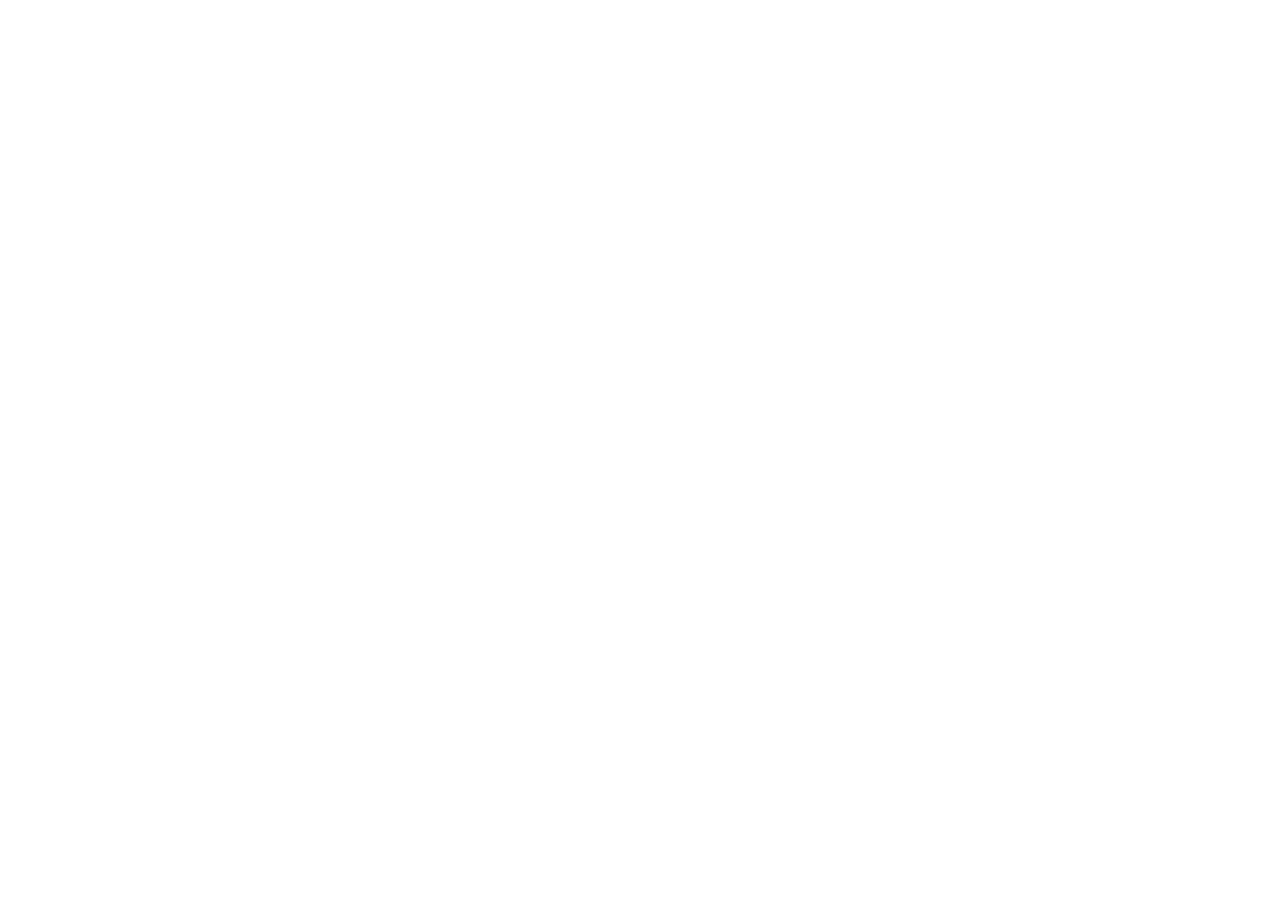
==== commit 3202ea76: "Release v2.8 (#5) * Polish profiles, leaderboards, and small screens  Profile and leaderboard rows n" ====
--- a/index.html
+++ b/index.html
@@ -5,11 +5,9 @@
     <link rel="icon" type="image/svg+xml" href="./favicon.svg" />
     <meta name="viewport" content="width=device-width, initial-scale=1.0, viewport-fit=cover" />
     <title>GD List Roulette</title>
-    <script type="module" crossorigin src="./assets/App-D-9I2lbM.js"></script>
-    <script type="module" crossorigin src="./assets/main-es3mokAK.js"></script>
-    <link rel="stylesheet" crossorigin href="./assets/App-Dxd29VHm.css">
   </head>
   <body>
     <div id="root"></div>
+    <script type="module" src="/src/main.jsx"></script>
   </body>
 </html>
